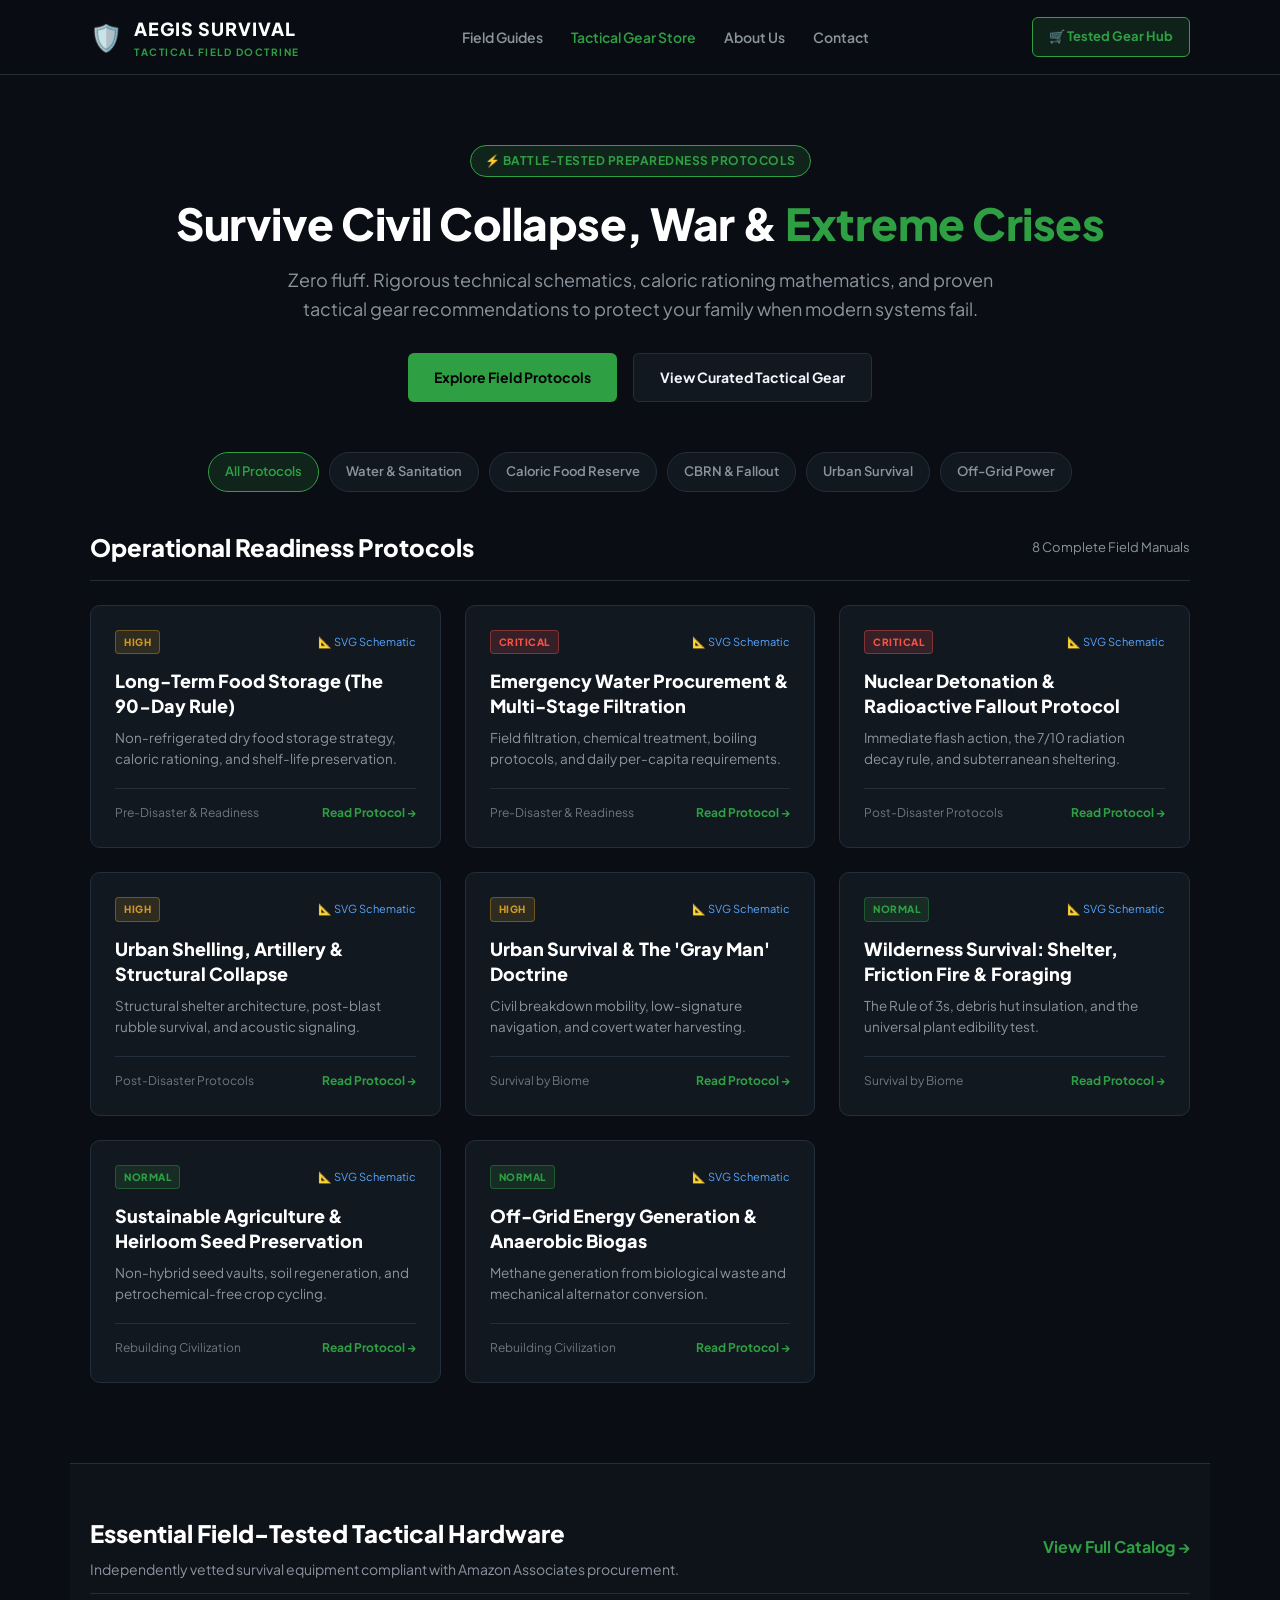
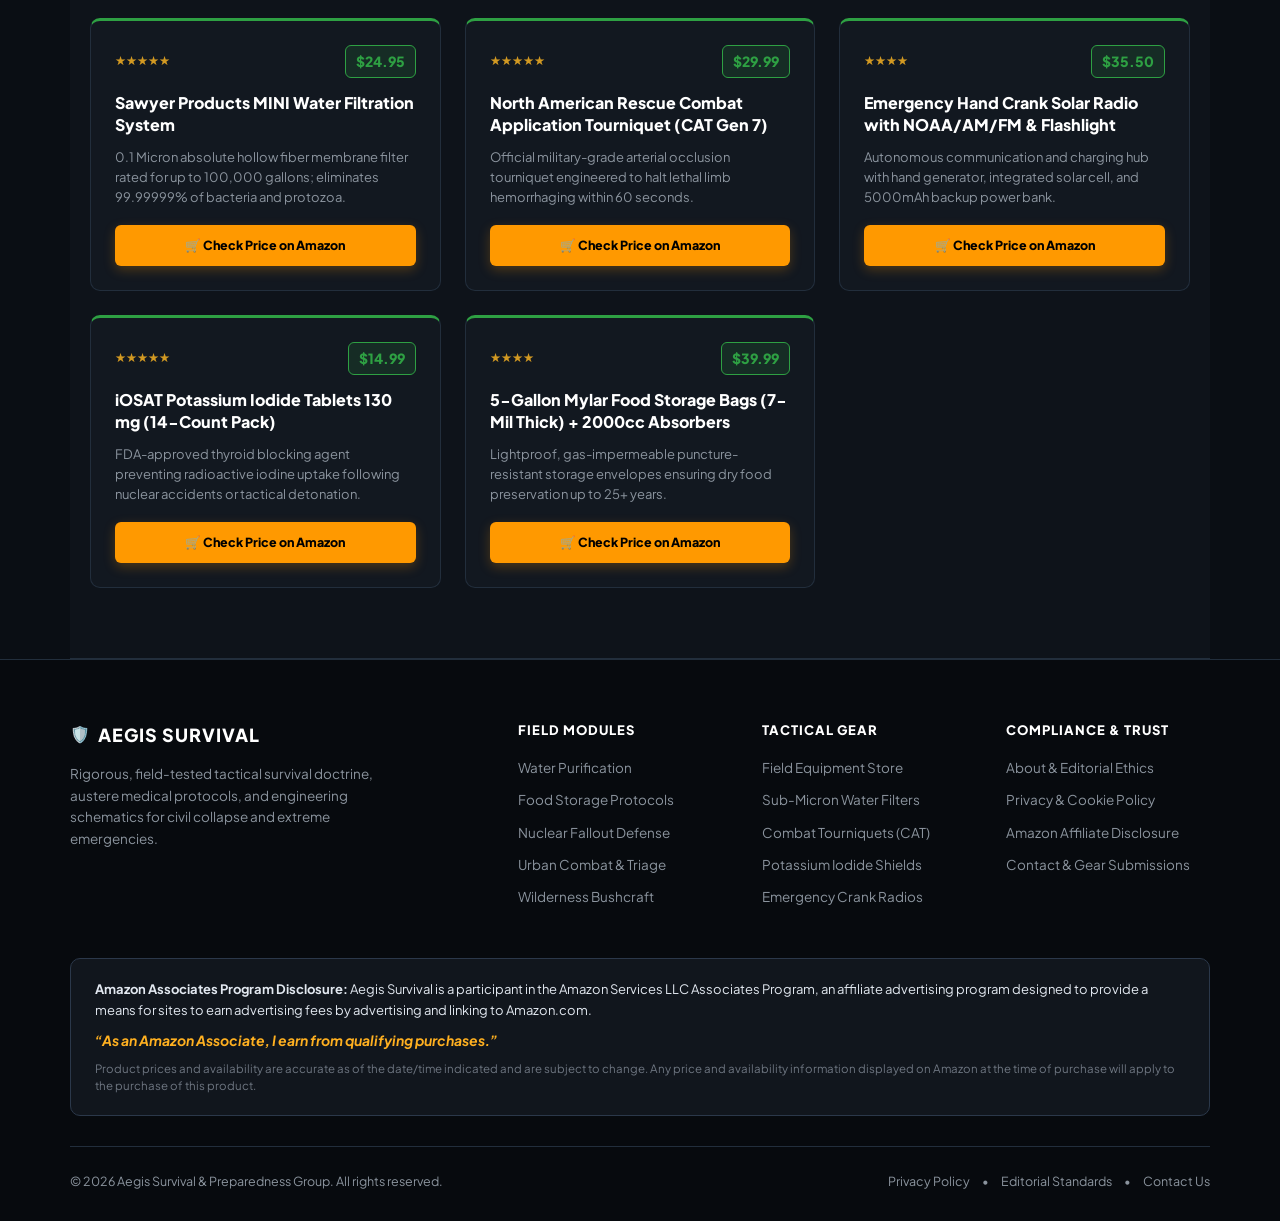
==== docs/index.html @ 5882fcbf "feat: Add production landing page & blog in docs/ for GitHub Pages" ====
<!DOCTYPE html>
<html lang="en">
<head>
  <meta charset="UTF-8">
  <meta name="viewport" content="width=device-width, initial-scale=1.0">
  <title>Aegis Survival | Operational Doctrine, Field Guides &amp; Tactical Gear</title>
  <meta name="description" content="Production-grade civil readiness protocols, bio-sand water filtration schematics, fallout protection factors, and field-tested emergency gear reviews.">
  <link rel="stylesheet" href="css/style.css">
  <link rel="preconnect" href="https://fonts.googleapis.com">
  <link rel="preconnect" href="https://fonts.gstatic.com" crossorigin>
  <link href="https://fonts.googleapis.com/css2?family=JetBrains+Mono:wght@400;600&family=Plus+Jakarta+Sans:wght@400;600;700;800&display=swap" rel="stylesheet">
</head>
<body>

  
  <header class="site-header">
    <div class="header-inner">
      <a href="index.html" class="site-logo">
        <span class="logo-shield">🛡️</span>
        <div class="logo-text">
          <span class="title">AEGIS SURVIVAL</span>
          <span class="subtitle">TACTICAL FIELD DOCTRINE</span>
        </div>
      </a>

      <nav class="nav-links">
        <a href="index.html">Field Guides</a>
        <a href="gear.html" class="nav-gear">Tactical Gear Store</a>
        <a href="about.html">About Us</a>
        <a href="contact.html">Contact</a>
      </nav>

      <div class="header-action">
        <a href="gear.html" class="btn-gear-nav">
          <span>🛒 Tested Gear Hub</span>
        </a>
      </div>
    </div>
  </header>


  <section class="hero-section">
    <div class="hero-badge">⚡ BATTLE-TESTED PREPAREDNESS PROTOCOLS</div>
    <h1 class="hero-title">Survive Civil Collapse, War &amp; <span>Extreme Crises</span></h1>
    <p class="hero-subtitle">
      Zero fluff. Rigorous technical schematics, caloric rationing mathematics, and proven tactical gear recommendations to protect your family when modern systems fail.
    </p>
    <div class="hero-actions">
      <a href="#protocols" class="btn-hero-primary">Explore Field Protocols</a>
      <a href="gear.html" class="btn-hero-secondary">View Curated Tactical Gear</a>
    </div>
  </section>

  <div class="filter-bar">
    <span class="filter-pill active">All Protocols</span>
    <span class="filter-pill">Water &amp; Sanitation</span>
    <span class="filter-pill">Caloric Food Reserve</span>
    <span class="filter-pill">CBRN &amp; Fallout</span>
    <span class="filter-pill">Urban Survival</span>
    <span class="filter-pill">Off-Grid Power</span>
  </div>

  <section class="articles-container" id="protocols">
    <div class="section-heading">
      <h2>Operational Readiness Protocols</h2>
      <span style="color: var(--text-muted); font-size: 13px;">8 Complete Field Manuals</span>
    </div>
    <div class="article-grid">
      
    <article class="article-card">
      <div class="card-meta">
        <span class="badge-priority priority-high">HIGH</span>
        <span class="badge-diagram">📐 SVG Schematic</span>
      </div>
      <h3 class="card-title">
        <a href="articles/food-storage.html">Long-Term Food Storage (The 90-Day Rule)</a>
      </h3>
      <p class="card-desc">Non-refrigerated dry food storage strategy, caloric rationing, and shelf-life preservation.</p>
      <div class="card-footer">
        <span>Pre-Disaster & Readiness</span>
        <a href="articles/food-storage.html" class="read-link">Read Protocol &rarr;</a>
      </div>
    </article>
    
    <article class="article-card">
      <div class="card-meta">
        <span class="badge-priority priority-critical">CRITICAL</span>
        <span class="badge-diagram">📐 SVG Schematic</span>
      </div>
      <h3 class="card-title">
        <a href="articles/water-purification.html">Emergency Water Procurement & Multi-Stage Filtration</a>
      </h3>
      <p class="card-desc">Field filtration, chemical treatment, boiling protocols, and daily per-capita requirements.</p>
      <div class="card-footer">
        <span>Pre-Disaster & Readiness</span>
        <a href="articles/water-purification.html" class="read-link">Read Protocol &rarr;</a>
      </div>
    </article>
    
    <article class="article-card">
      <div class="card-meta">
        <span class="badge-priority priority-critical">CRITICAL</span>
        <span class="badge-diagram">📐 SVG Schematic</span>
      </div>
      <h3 class="card-title">
        <a href="articles/nuclear-fallout-shelter.html">Nuclear Detonation & Radioactive Fallout Protocol</a>
      </h3>
      <p class="card-desc">Immediate flash action, the 7/10 radiation decay rule, and subterranean sheltering.</p>
      <div class="card-footer">
        <span>Post-Disaster Protocols</span>
        <a href="articles/nuclear-fallout-shelter.html" class="read-link">Read Protocol &rarr;</a>
      </div>
    </article>
    
    <article class="article-card">
      <div class="card-meta">
        <span class="badge-priority priority-high">HIGH</span>
        <span class="badge-diagram">📐 SVG Schematic</span>
      </div>
      <h3 class="card-title">
        <a href="articles/urban-combat-collapse.html">Urban Shelling, Artillery & Structural Collapse</a>
      </h3>
      <p class="card-desc">Structural shelter architecture, post-blast rubble survival, and acoustic signaling.</p>
      <div class="card-footer">
        <span>Post-Disaster Protocols</span>
        <a href="articles/urban-combat-collapse.html" class="read-link">Read Protocol &rarr;</a>
      </div>
    </article>
    
    <article class="article-card">
      <div class="card-meta">
        <span class="badge-priority priority-high">HIGH</span>
        <span class="badge-diagram">📐 SVG Schematic</span>
      </div>
      <h3 class="card-title">
        <a href="articles/urban-grayman.html">Urban Survival & The 'Gray Man' Doctrine</a>
      </h3>
      <p class="card-desc">Civil breakdown mobility, low-signature navigation, and covert water harvesting.</p>
      <div class="card-footer">
        <span>Survival by Biome</span>
        <a href="articles/urban-grayman.html" class="read-link">Read Protocol &rarr;</a>
      </div>
    </article>
    
    <article class="article-card">
      <div class="card-meta">
        <span class="badge-priority priority-normal">NORMAL</span>
        <span class="badge-diagram">📐 SVG Schematic</span>
      </div>
      <h3 class="card-title">
        <a href="articles/wilderness-survival.html">Wilderness Survival: Shelter, Friction Fire & Foraging</a>
      </h3>
      <p class="card-desc">The Rule of 3s, debris hut insulation, and the universal plant edibility test.</p>
      <div class="card-footer">
        <span>Survival by Biome</span>
        <a href="articles/wilderness-survival.html" class="read-link">Read Protocol &rarr;</a>
      </div>
    </article>
    
    <article class="article-card">
      <div class="card-meta">
        <span class="badge-priority priority-normal">NORMAL</span>
        <span class="badge-diagram">📐 SVG Schematic</span>
      </div>
      <h3 class="card-title">
        <a href="articles/heirloom-agriculture.html">Sustainable Agriculture & Heirloom Seed Preservation</a>
      </h3>
      <p class="card-desc">Non-hybrid seed vaults, soil regeneration, and petrochemical-free crop cycling.</p>
      <div class="card-footer">
        <span>Rebuilding Civilization</span>
        <a href="articles/heirloom-agriculture.html" class="read-link">Read Protocol &rarr;</a>
      </div>
    </article>
    
    <article class="article-card">
      <div class="card-meta">
        <span class="badge-priority priority-normal">NORMAL</span>
        <span class="badge-diagram">📐 SVG Schematic</span>
      </div>
      <h3 class="card-title">
        <a href="articles/offgrid-energy.html">Off-Grid Energy Generation & Anaerobic Biogas</a>
      </h3>
      <p class="card-desc">Methane generation from biological waste and mechanical alternator conversion.</p>
      <div class="card-footer">
        <span>Rebuilding Civilization</span>
        <a href="articles/offgrid-energy.html" class="read-link">Read Protocol &rarr;</a>
      </div>
    </article>
    
    </div>
  </section>

  <!-- Featured Curated Gear Showcase -->
  <section class="articles-container" style="background: rgba(18, 24, 32, 0.5); padding: 50px 20px 70px; border-top: 1px solid var(--border); border-bottom: 1px solid var(--border);">
    <div class="section-heading">
      <div>
        <h2>Essential Field-Tested Tactical Hardware</h2>
        <p style="color: var(--text-muted); font-size: 14px; margin-top: 4px;">Independently vetted survival equipment compliant with Amazon Associates procurement.</p>
      </div>
      <a href="gear.html" class="read-link">View Full Catalog &rarr;</a>
    </div>
    <div class="article-grid">
      
    <div class="article-card" style="border-top: 3px solid var(--primary);">
      <div class="card-meta">
        <span style="color: var(--amber); font-size: 12px; font-weight: 700;">★★★★★</span>
        <span class="gear-price-pill">$24.95</span>
      </div>
      <h3 class="card-title" style="font-size: 16px;">
        <a href="https://www.amazon.com/dp/B00FA2RLX2?tag=YOUR_PREP_TAG-20" target="_blank" rel="nofollow noopener sponsored">Sawyer Products MINI Water Filtration System</a>
      </h3>
      <p class="card-desc" style="font-size: 13px;">0.1 Micron absolute hollow fiber membrane filter rated for up to 100,000 gallons; eliminates 99.99999% of bacteria and protozoa.</p>
      <a href="https://www.amazon.com/dp/B00FA2RLX2?tag=YOUR_PREP_TAG-20" target="_blank" rel="nofollow noopener sponsored" class="btn-amazon-cta" style="margin-top: auto; padding: 10px 14px; font-size: 12.5px;">
        🛒 Check Price on Amazon
      </a>
    </div>
    
    <div class="article-card" style="border-top: 3px solid var(--primary);">
      <div class="card-meta">
        <span style="color: var(--amber); font-size: 12px; font-weight: 700;">★★★★★</span>
        <span class="gear-price-pill">$29.99</span>
      </div>
      <h3 class="card-title" style="font-size: 16px;">
        <a href="https://www.amazon.com/dp/B01ITAKG6A?tag=YOUR_PREP_TAG-20" target="_blank" rel="nofollow noopener sponsored">North American Rescue Combat Application Tourniquet (CAT Gen 7)</a>
      </h3>
      <p class="card-desc" style="font-size: 13px;">Official military-grade arterial occlusion tourniquet engineered to halt lethal limb hemorrhaging within 60 seconds.</p>
      <a href="https://www.amazon.com/dp/B01ITAKG6A?tag=YOUR_PREP_TAG-20" target="_blank" rel="nofollow noopener sponsored" class="btn-amazon-cta" style="margin-top: auto; padding: 10px 14px; font-size: 12.5px;">
        🛒 Check Price on Amazon
      </a>
    </div>
    
    <div class="article-card" style="border-top: 3px solid var(--primary);">
      <div class="card-meta">
        <span style="color: var(--amber); font-size: 12px; font-weight: 700;">★★★★</span>
        <span class="gear-price-pill">$35.50</span>
      </div>
      <h3 class="card-title" style="font-size: 16px;">
        <a href="https://www.amazon.com/dp/B08CZFWJVT?tag=YOUR_PREP_TAG-20" target="_blank" rel="nofollow noopener sponsored">Emergency Hand Crank Solar Radio with NOAA/AM/FM & Flashlight</a>
      </h3>
      <p class="card-desc" style="font-size: 13px;">Autonomous communication and charging hub with hand generator, integrated solar cell, and 5000mAh backup power bank.</p>
      <a href="https://www.amazon.com/dp/B08CZFWJVT?tag=YOUR_PREP_TAG-20" target="_blank" rel="nofollow noopener sponsored" class="btn-amazon-cta" style="margin-top: auto; padding: 10px 14px; font-size: 12.5px;">
        🛒 Check Price on Amazon
      </a>
    </div>
    
    <div class="article-card" style="border-top: 3px solid var(--primary);">
      <div class="card-meta">
        <span style="color: var(--amber); font-size: 12px; font-weight: 700;">★★★★★</span>
        <span class="gear-price-pill">$14.99</span>
      </div>
      <h3 class="card-title" style="font-size: 16px;">
        <a href="https://www.amazon.com/dp/B000068336?tag=YOUR_PREP_TAG-20" target="_blank" rel="nofollow noopener sponsored">iOSAT Potassium Iodide Tablets 130 mg (14-Count Pack)</a>
      </h3>
      <p class="card-desc" style="font-size: 13px;">FDA-approved thyroid blocking agent preventing radioactive iodine uptake following nuclear accidents or tactical detonation.</p>
      <a href="https://www.amazon.com/dp/B000068336?tag=YOUR_PREP_TAG-20" target="_blank" rel="nofollow noopener sponsored" class="btn-amazon-cta" style="margin-top: auto; padding: 10px 14px; font-size: 12.5px;">
        🛒 Check Price on Amazon
      </a>
    </div>
    
    <div class="article-card" style="border-top: 3px solid var(--primary);">
      <div class="card-meta">
        <span style="color: var(--amber); font-size: 12px; font-weight: 700;">★★★★</span>
        <span class="gear-price-pill">$39.99</span>
      </div>
      <h3 class="card-title" style="font-size: 16px;">
        <a href="https://www.amazon.com/dp/B089CVRPK3?tag=YOUR_PREP_TAG-20" target="_blank" rel="nofollow noopener sponsored">5-Gallon Mylar Food Storage Bags (7-Mil Thick) + 2000cc Absorbers</a>
      </h3>
      <p class="card-desc" style="font-size: 13px;">Lightproof, gas-impermeable puncture-resistant storage envelopes ensuring dry food preservation up to 25+ years.</p>
      <a href="https://www.amazon.com/dp/B089CVRPK3?tag=YOUR_PREP_TAG-20" target="_blank" rel="nofollow noopener sponsored" class="btn-amazon-cta" style="margin-top: auto; padding: 10px 14px; font-size: 12.5px;">
        🛒 Check Price on Amazon
      </a>
    </div>
    
    </div>
  </section>

  
  <footer class="site-footer">
    <div class="footer-container">
      <div class="footer-grid">
        <div class="footer-col brand-col">
          <div class="footer-logo">
            <span class="shield-icon">🛡️</span>
            <span class="brand-name">AEGIS SURVIVAL</span>
          </div>
          <p class="footer-desc">
            Rigorous, field-tested tactical survival doctrine, austere medical protocols, and engineering schematics for civil collapse and extreme emergencies.
          </p>
        </div>
        
        <div class="footer-col">
          <h4>Field Modules</h4>
          <ul>
            <li><a href="articles/water-purification.html">Water Purification</a></li>
            <li><a href="articles/food-storage.html">Food Storage Protocols</a></li>
            <li><a href="articles/nuclear-fallout-shelter.html">Nuclear Fallout Defense</a></li>
            <li><a href="articles/urban-combat-collapse.html">Urban Combat &amp; Triage</a></li>
            <li><a href="articles/wilderness-survival.html">Wilderness Bushcraft</a></li>
          </ul>
        </div>
        
        <div class="footer-col">
          <h4>Tactical Gear</h4>
          <ul>
            <li><a href="gear.html">Field Equipment Store</a></li>
            <li><a href="gear.html#filtration">Sub-Micron Water Filters</a></li>
            <li><a href="gear.html#medical">Combat Tourniquets (CAT)</a></li>
            <li><a href="gear.html#radiological">Potassium Iodide Shields</a></li>
            <li><a href="gear.html#comms">Emergency Crank Radios</a></li>
          </ul>
        </div>
        
        <div class="footer-col">
          <h4>Compliance &amp; Trust</h4>
          <ul>
            <li><a href="about.html">About &amp; Editorial Ethics</a></li>
            <li><a href="privacy-policy.html">Privacy &amp; Cookie Policy</a></li>
            <li><a href="privacy-policy.html#amazon-disclosure">Amazon Affiliate Disclosure</a></li>
            <li><a href="contact.html">Contact &amp; Gear Submissions</a></li>
          </ul>
        </div>
      </div>

      <!-- MANDATORY AMAZON AFFILIATE STATEMENT -->
      <div class="amazon-compliance-box">
        <p class="amazon-legal-statement">
          <strong>Amazon Associates Program Disclosure:</strong> Aegis Survival is a participant in the Amazon Services LLC Associates Program, an affiliate advertising program designed to provide a means for sites to earn advertising fees by advertising and linking to Amazon.com.
        </p>
        <p class="amazon-mandate-quote">
          <em>“As an Amazon Associate, I earn from qualifying purchases.”</em>
        </p>
        <p class="amazon-pricing-note">
          Product prices and availability are accurate as of the date/time indicated and are subject to change. Any price and availability information displayed on Amazon at the time of purchase will apply to the purchase of this product.
        </p>
      </div>

      <div class="footer-bottom">
        <p>&copy; 2026 Aegis Survival &amp; Preparedness Group. All rights reserved.</p>
        <div class="footer-bottom-links">
          <a href="privacy-policy.html">Privacy Policy</a>
          <span>•</span>
          <a href="about.html">Editorial Standards</a>
          <span>•</span>
          <a href="contact.html">Contact Us</a>
        </div>
      </div>
    </div>
  </footer>


</body>
</html>
---- docs/css/style.css ----
/* Aegis Survival - Modern Tactical Military Theme */
:root {
  --bg-dark: #0A0E14;
  --bg-card: #121820;
  --bg-surface: #18202B;
  --bg-surface-elevated: #1F2A38;
  --border: #222E3C;
  --border-focus: #35475E;
  
  --primary: #2EA043;
  --primary-hover: #3FB950;
  --primary-soft: rgba(46, 160, 67, 0.15);
  
  --amber: #D29922;
  --amber-soft: rgba(210, 153, 34, 0.15);
  
  --red: #F85149;
  --red-soft: rgba(248, 81, 73, 0.15);
  
  --cyan: #58A6FF;
  --cyan-soft: rgba(88, 166, 255, 0.15);
  
  --text-main: #F0F6FC;
  --text-muted: #8B949E;
  --text-dim: #6E7681;
  
  --container-max: 1140px;
  --radius-sm: 6px;
  --radius-md: 10px;
  --radius-lg: 16px;
}

* { box-sizing: border-box; margin: 0; padding: 0; }
html { scroll-behavior: smooth; }
body {
  font-family: 'Plus Jakarta Sans', -apple-system, BlinkMacSystemFont, "Segoe UI", Roboto, sans-serif;
  background-color: var(--bg-dark);
  color: var(--text-main);
  line-height: 1.65;
  font-size: 16px;
  overflow-x: hidden;
}

a { color: var(--cyan); text-decoration: none; transition: all 0.2s; }
a:hover { color: #80BFFF; }

/* Header & Nav */
.site-header {
  position: sticky;
  top: 0;
  z-index: 1000;
  background: rgba(10, 14, 20, 0.92);
  backdrop-filter: blur(12px);
  border-bottom: 1px solid var(--border);
}
.header-inner {
  max-width: var(--container-max);
  margin: 0 auto;
  padding: 14px 20px;
  display: flex;
  align-items: center;
  justify-content: space-between;
}
.site-logo {
  display: flex;
  align-items: center;
  gap: 12px;
  color: var(--text-main);
}
.site-logo:hover { color: var(--text-main); }
.logo-shield { font-size: 26px; }
.logo-text { display: flex; flex-direction: column; }
.logo-text .title { font-size: 18px; font-weight: 800; letter-spacing: 1px; color: #fff; }
.logo-text .subtitle { font-size: 10px; font-weight: 700; color: var(--primary); letter-spacing: 1.5px; }

.nav-links {
  display: flex;
  gap: 28px;
  align-items: center;
}
.nav-links a {
  color: var(--text-muted);
  font-weight: 600;
  font-size: 14px;
}
.nav-links a:hover { color: var(--text-main); }
.nav-links .nav-gear { color: var(--primary); }

.btn-gear-nav {
  background: var(--primary-soft);
  color: var(--primary);
  border: 1px solid var(--primary);
  padding: 8px 16px;
  border-radius: var(--radius-sm);
  font-size: 13px;
  font-weight: 700;
  display: inline-flex;
  align-items: center;
  gap: 8px;
  transition: all 0.2s;
}
.btn-gear-nav:hover {
  background: var(--primary);
  color: #000;
  box-shadow: 0 0 16px rgba(46, 160, 67, 0.4);
}

/* Hero Section */
.hero-section {
  padding: 70px 20px 50px;
  max-width: var(--container-max);
  margin: 0 auto;
  text-align: center;
}
.hero-badge {
  display: inline-flex;
  align-items: center;
  gap: 8px;
  background: var(--primary-soft);
  color: var(--primary);
  border: 1px solid var(--primary);
  padding: 5px 14px;
  border-radius: 20px;
  font-size: 12px;
  font-weight: 700;
  letter-spacing: 0.5px;
  margin-bottom: 20px;
}
.hero-title {
  font-size: 44px;
  font-weight: 800;
  letter-spacing: -0.5px;
  line-height: 1.2;
  margin-bottom: 16px;
  color: #fff;
}
.hero-title span { color: var(--primary); }
.hero-subtitle {
  font-size: 18px;
  color: var(--text-muted);
  max-width: 720px;
  margin: 0 auto 30px;
  line-height: 1.6;
}
.hero-actions {
  display: flex;
  justify-content: center;
  gap: 16px;
  flex-wrap: wrap;
}
.btn-hero-primary {
  background: var(--primary);
  color: #000;
  font-weight: 700;
  padding: 12px 26px;
  border-radius: var(--radius-sm);
  font-size: 14px;
  display: inline-flex;
  align-items: center;
  gap: 8px;
}
.btn-hero-primary:hover {
  background: var(--primary-hover);
  color: #000;
  box-shadow: 0 0 20px rgba(46, 160, 67, 0.4);
}
.btn-hero-secondary {
  background: var(--bg-card);
  border: 1px solid var(--border);
  color: var(--text-main);
  font-weight: 700;
  padding: 12px 26px;
  border-radius: var(--radius-sm);
  font-size: 14px;
}
.btn-hero-secondary:hover {
  border-color: var(--cyan);
  color: #fff;
}

/* Category Filter Bar */
.filter-bar {
  max-width: var(--container-max);
  margin: 0 auto 36px;
  padding: 0 20px;
  display: flex;
  gap: 10px;
  flex-wrap: wrap;
  justify-content: center;
}
.filter-pill {
  background: var(--bg-card);
  border: 1px solid var(--border);
  color: var(--text-muted);
  padding: 8px 16px;
  border-radius: 20px;
  font-size: 13px;
  font-weight: 600;
  cursor: pointer;
  transition: all 0.2s;
}
.filter-pill:hover, .filter-pill.active {
  background: var(--primary-soft);
  border-color: var(--primary);
  color: var(--primary);
}

/* Article Grid */
.articles-container {
  max-width: var(--container-max);
  margin: 0 auto;
  padding: 0 20px 80px;
}
.section-heading {
  display: flex;
  align-items: center;
  justify-content: space-between;
  margin-bottom: 24px;
  border-bottom: 1px solid var(--border);
  padding-bottom: 12px;
}
.section-heading h2 {
  font-size: 24px;
  font-weight: 800;
  color: #fff;
}

.article-grid {
  display: grid;
  grid-template-columns: repeat(auto-fill, minmax(340px, 1fr));
  gap: 24px;
}
.article-card {
  background: var(--bg-card);
  border: 1px solid var(--border);
  border-radius: var(--radius-md);
  padding: 24px;
  display: flex;
  flex-direction: column;
  transition: transform 0.2s, border-color 0.2s;
}
.article-card:hover {
  transform: translateY(-4px);
  border-color: var(--border-focus);
}
.card-meta {
  display: flex;
  align-items: center;
  justify-content: space-between;
  margin-bottom: 14px;
}
.badge-priority {
  font-size: 10px;
  font-weight: 800;
  padding: 3px 8px;
  border-radius: 4px;
  letter-spacing: 0.5px;
}
.priority-critical { background: var(--red-soft); color: var(--red); border: 1px solid rgba(248, 81, 73, 0.4); }
.priority-high { background: var(--amber-soft); color: var(--amber); border: 1px solid rgba(210, 153, 34, 0.4); }
.priority-normal { background: var(--primary-soft); color: var(--primary); border: 1px solid rgba(46, 160, 67, 0.4); }

.badge-diagram {
  font-size: 11px;
  color: var(--cyan);
  display: inline-flex;
  align-items: center;
  gap: 4px;
}
.card-title {
  font-size: 18px;
  font-weight: 800;
  line-height: 1.4;
  margin-bottom: 10px;
}
.card-title a { color: #fff; }
.card-title a:hover { color: var(--cyan); }
.card-desc {
  font-size: 13.5px;
  color: var(--text-muted);
  line-height: 1.55;
  margin-bottom: 18px;
  flex: 1;
}
.card-footer {
  display: flex;
  align-items: center;
  justify-content: space-between;
  border-top: 1px solid var(--border);
  padding-top: 14px;
  font-size: 12px;
  color: var(--text-dim);
}
.read-link {
  color: var(--primary);
  font-weight: 700;
  display: inline-flex;
  align-items: center;
  gap: 4px;
}
.read-link:hover { color: var(--primary-hover); }

/* Article Detail Page Layout */
.article-layout {
  max-width: 860px;
  margin: 40px auto 80px;
  padding: 0 20px;
}
.breadcrumbs {
  font-size: 13px;
  color: var(--text-dim);
  margin-bottom: 24px;
}
.breadcrumbs a { color: var(--text-muted); }
.breadcrumbs a:hover { color: var(--cyan); }

.article-header { margin-bottom: 30px; }
.article-header .priority-pill {
  display: inline-block;
  margin-bottom: 12px;
}
.article-page-title {
  font-size: 38px;
  font-weight: 800;
  line-height: 1.25;
  color: #fff;
  margin-bottom: 16px;
}
.article-byline {
  display: flex;
  gap: 16px;
  font-size: 13px;
  color: var(--text-muted);
  border-bottom: 1px solid var(--border);
  padding-bottom: 18px;
}

.article-lead {
  background: var(--bg-card);
  border-left: 4px solid var(--primary);
  padding: 16px 20px;
  border-radius: 0 var(--radius-sm) var(--radius-sm) 0;
  font-size: 16px;
  color: var(--text-main);
  line-height: 1.6;
  margin-bottom: 36px;
}

/* Diagram Container */
.diagram-wrapper {
  background: #000;
  border: 1px solid var(--border);
  border-radius: var(--radius-md);
  padding: 20px;
  margin: 36px 0;
}
.diagram-header {
  display: flex;
  justify-content: space-between;
  align-items: center;
  margin-bottom: 14px;
  font-size: 12px;
}
.diagram-label {
  color: var(--cyan);
  font-weight: 700;
  letter-spacing: 0.5px;
  text-transform: uppercase;
}
.diagram-asset-name {
  color: var(--text-dim);
  font-family: 'JetBrains Mono', monospace;
}
.diagram-box {
  width: 100%;
  max-height: 520px;
  display: flex;
  justify-content: center;
  align-items: center;
  background: #090D11;
  border-radius: var(--radius-sm);
  padding: 16px;
}
.diagram-box img, .diagram-box svg {
  max-width: 100%;
  max-height: 480px;
  object-fit: contain;
}

/* Article Markdown Typography */
.article-body {
  font-size: 16px;
  line-height: 1.75;
  color: #D1D5DB;
}
.article-body h2 {
  font-size: 24px;
  font-weight: 800;
  color: #fff;
  margin: 38px 0 16px;
  padding-bottom: 8px;
  border-bottom: 1px solid var(--border);
}
.article-body h3 {
  font-size: 19px;
  font-weight: 700;
  color: var(--amber);
  margin: 28px 0 12px;
}
.article-body p { margin-bottom: 18px; }
.article-body ul, .article-body ol {
  margin: 0 0 20px 24px;
}
.article-body li { margin-bottom: 8px; }
.article-body strong { color: #fff; }
.article-body code {
  background: var(--bg-surface);
  border: 1px solid var(--border);
  color: var(--cyan);
  padding: 2px 6px;
  border-radius: 4px;
  font-family: 'JetBrains Mono', monospace;
  font-size: 14px;
}
.article-body blockquote {
  background: rgba(210, 153, 34, 0.1);
  border-left: 3px solid var(--amber);
  padding: 12px 18px;
  margin: 24px 0;
  color: #F8FAFC;
  font-style: italic;
}

/* Checklist Section */
.checklist-section {
  background: var(--bg-card);
  border: 1px solid var(--border);
  border-radius: var(--radius-md);
  padding: 24px;
  margin: 40px 0;
}
.checklist-header {
  color: var(--primary);
  font-size: 16px;
  font-weight: 800;
  margin-bottom: 16px;
  display: flex;
  align-items: center;
  gap: 8px;
}
.checklist-item {
  display: flex;
  gap: 12px;
  padding: 12px 0;
  border-bottom: 1px solid rgba(255,255,255,0.06);
}
.checklist-item:last-child { border-bottom: none; }
.chk-box {
  color: var(--primary);
  font-size: 18px;
  line-height: 1;
}
.chk-title { font-weight: 700; font-size: 14px; color: #fff; }
.chk-spec { font-size: 13px; color: var(--text-muted); margin-top: 2px; }
.chk-formula {
  display: inline-block;
  background: var(--amber-soft);
  color: var(--amber);
  font-size: 11px;
  font-weight: 700;
  padding: 2px 8px;
  border-radius: 4px;
  margin-top: 4px;
}

/* STYLED CURATED TACTICAL GEAR CARD (AMAZON COMPLIANT) */
.curated-gear-box {
  background: linear-gradient(180deg, #16202C 0%, #10161F 100%);
  border: 2px solid #2B3D52;
  border-radius: var(--radius-lg);
  padding: 28px;
  margin: 50px 0 30px;
  box-shadow: 0 10px 30px rgba(0,0,0,0.4);
  position: relative;
}
.curated-gear-box::before {
  content: 'FIELD-TESTED EQUIPMENT RECOMMENDATION';
  position: absolute;
  top: -11px;
  left: 24px;
  background: var(--primary);
  color: #000;
  font-size: 10px;
  font-weight: 800;
  letter-spacing: 1px;
  padding: 3px 10px;
  border-radius: 4px;
}
.gear-grid {
  display: grid;
  grid-template-columns: 1fr;
  gap: 20px;
  margin-top: 10px;
}
.gear-product-card {
  background: var(--bg-card);
  border: 1px solid var(--border);
  border-radius: var(--radius-md);
  padding: 20px;
  display: flex;
  flex-direction: column;
}
.gear-card-top {
  display: flex;
  justify-content: space-between;
  align-items: flex-start;
  gap: 12px;
  margin-bottom: 8px;
}
.gear-title {
  font-size: 17px;
  font-weight: 800;
  color: #fff;
  line-height: 1.35;
}
.gear-price-pill {
  background: var(--primary-soft);
  color: var(--primary);
  border: 1px solid var(--primary);
  font-weight: 800;
  font-size: 14px;
  padding: 4px 10px;
  border-radius: var(--radius-sm);
  white-space: nowrap;
}
.gear-rating-row {
  display: flex;
  align-items: center;
  gap: 8px;
  font-size: 12px;
  color: var(--amber);
  font-weight: 700;
  margin-bottom: 12px;
}
.gear-specs {
  font-size: 13.5px;
  color: #C5D1DE;
  line-height: 1.5;
  margin-bottom: 16px;
}
.btn-amazon-cta {
  background: #FF9900;
  color: #000;
  font-weight: 800;
  font-size: 13.5px;
  padding: 12px 20px;
  border-radius: var(--radius-sm);
  display: inline-flex;
  align-items: center;
  justify-content: center;
  gap: 8px;
  transition: all 0.2s;
  box-shadow: 0 4px 12px rgba(255, 153, 0, 0.25);
}
.btn-amazon-cta:hover {
  background: #FFAC33;
  color: #000;
  box-shadow: 0 4px 18px rgba(255, 153, 0, 0.4);
}
.gear-asin-tag {
  font-size: 11px;
  color: var(--text-dim);
  margin-top: 8px;
  text-align: center;
}

/* Static Trust Pages (About, Privacy, Contact) */
.page-container {
  max-width: 860px;
  margin: 40px auto 80px;
  padding: 0 20px;
}
.page-header {
  border-bottom: 1px solid var(--border);
  padding-bottom: 24px;
  margin-bottom: 32px;
}
.page-header h1 {
  font-size: 36px;
  font-weight: 800;
  color: #fff;
  margin-bottom: 8px;
}
.page-header p {
  font-size: 16px;
  color: var(--text-muted);
}

.legal-card {
  background: var(--bg-card);
  border: 1px solid var(--border);
  border-radius: var(--radius-md);
  padding: 24px;
  margin-bottom: 24px;
}
.legal-card h2 {
  font-size: 20px;
  font-weight: 800;
  color: #fff;
  margin-bottom: 12px;
}
.legal-card p {
  color: #C5D1DE;
  margin-bottom: 12px;
  font-size: 14.5px;
}
.legal-card ul {
  margin: 0 0 16px 20px;
  color: #C5D1DE;
  font-size: 14.5px;
}

/* Contact Form */
.contact-form {
  background: var(--bg-card);
  border: 1px solid var(--border);
  border-radius: var(--radius-md);
  padding: 28px;
}
.form-group { margin-bottom: 18px; }
.form-group label {
  display: block;
  font-size: 12px;
  font-weight: 700;
  color: var(--text-muted);
  text-transform: uppercase;
  letter-spacing: 0.5px;
  margin-bottom: 6px;
}
.form-input, .form-textarea {
  width: 100%;
  background: var(--bg-surface);
  border: 1px solid var(--border);
  color: #fff;
  padding: 10px 14px;
  border-radius: var(--radius-sm);
  font-size: 14px;
  outline: none;
  font-family: inherit;
}
.form-input:focus, .form-textarea:focus { border-color: var(--cyan); }
.form-textarea { min-height: 120px; resize: vertical; }

/* Footer */
.site-footer {
  background: #070A0E;
  border-top: 1px solid var(--border);
  padding: 60px 20px 30px;
  color: var(--text-muted);
}
.footer-container {
  max-width: var(--container-max);
  margin: 0 auto;
}
.footer-grid {
  display: grid;
  grid-template-columns: 2fr 1fr 1fr 1fr;
  gap: 40px;
  margin-bottom: 40px;
}
.brand-col .footer-logo {
  display: flex;
  align-items: center;
  gap: 8px;
  margin-bottom: 14px;
}
.brand-col .brand-name {
  font-size: 18px;
  font-weight: 800;
  color: #fff;
  letter-spacing: 1px;
}
.brand-col .footer-desc {
  font-size: 13.5px;
  line-height: 1.6;
  max-width: 320px;
}

.footer-col h4 {
  font-size: 13px;
  font-weight: 800;
  color: #fff;
  text-transform: uppercase;
  letter-spacing: 1px;
  margin-bottom: 16px;
}
.footer-col ul { list-style: none; }
.footer-col li { margin-bottom: 10px; font-size: 13.5px; }
.footer-col a { color: var(--text-muted); }
.footer-col a:hover { color: var(--primary); }

/* Amazon Compliance Box */
.amazon-compliance-box {
  background: rgba(18, 24, 32, 0.9);
  border: 1px solid #2B384A;
  border-radius: var(--radius-md);
  padding: 20px 24px;
  margin-bottom: 30px;
}
.amazon-legal-statement {
  font-size: 13px;
  color: #E2E8F0;
  line-height: 1.6;
  margin-bottom: 8px;
}
.amazon-mandate-quote {
  font-size: 14px;
  font-weight: 700;
  color: #FFB020;
  display: block;
  margin-bottom: 8px;
}
.amazon-pricing-note {
  font-size: 11.5px;
  color: var(--text-dim);
  line-height: 1.5;
}

.footer-bottom {
  border-top: 1px solid var(--border);
  padding-top: 24px;
  display: flex;
  justify-content: space-between;
  align-items: center;
  font-size: 12.5px;
  flex-wrap: wrap;
  gap: 12px;
}
.footer-bottom-links {
  display: flex;
  gap: 12px;
  align-items: center;
}
.footer-bottom-links a { color: var(--text-muted); }
.footer-bottom-links a:hover { color: #fff; }

@media (max-width: 868px) {
  .hero-title { font-size: 32px; }
  .footer-grid { grid-template-columns: 1fr 1fr; }
  .nav-links { display: none; }
}
@media (max-width: 580px) {
  .footer-grid { grid-template-columns: 1fr; }
  .article-grid { grid-template-columns: 1fr; }
}
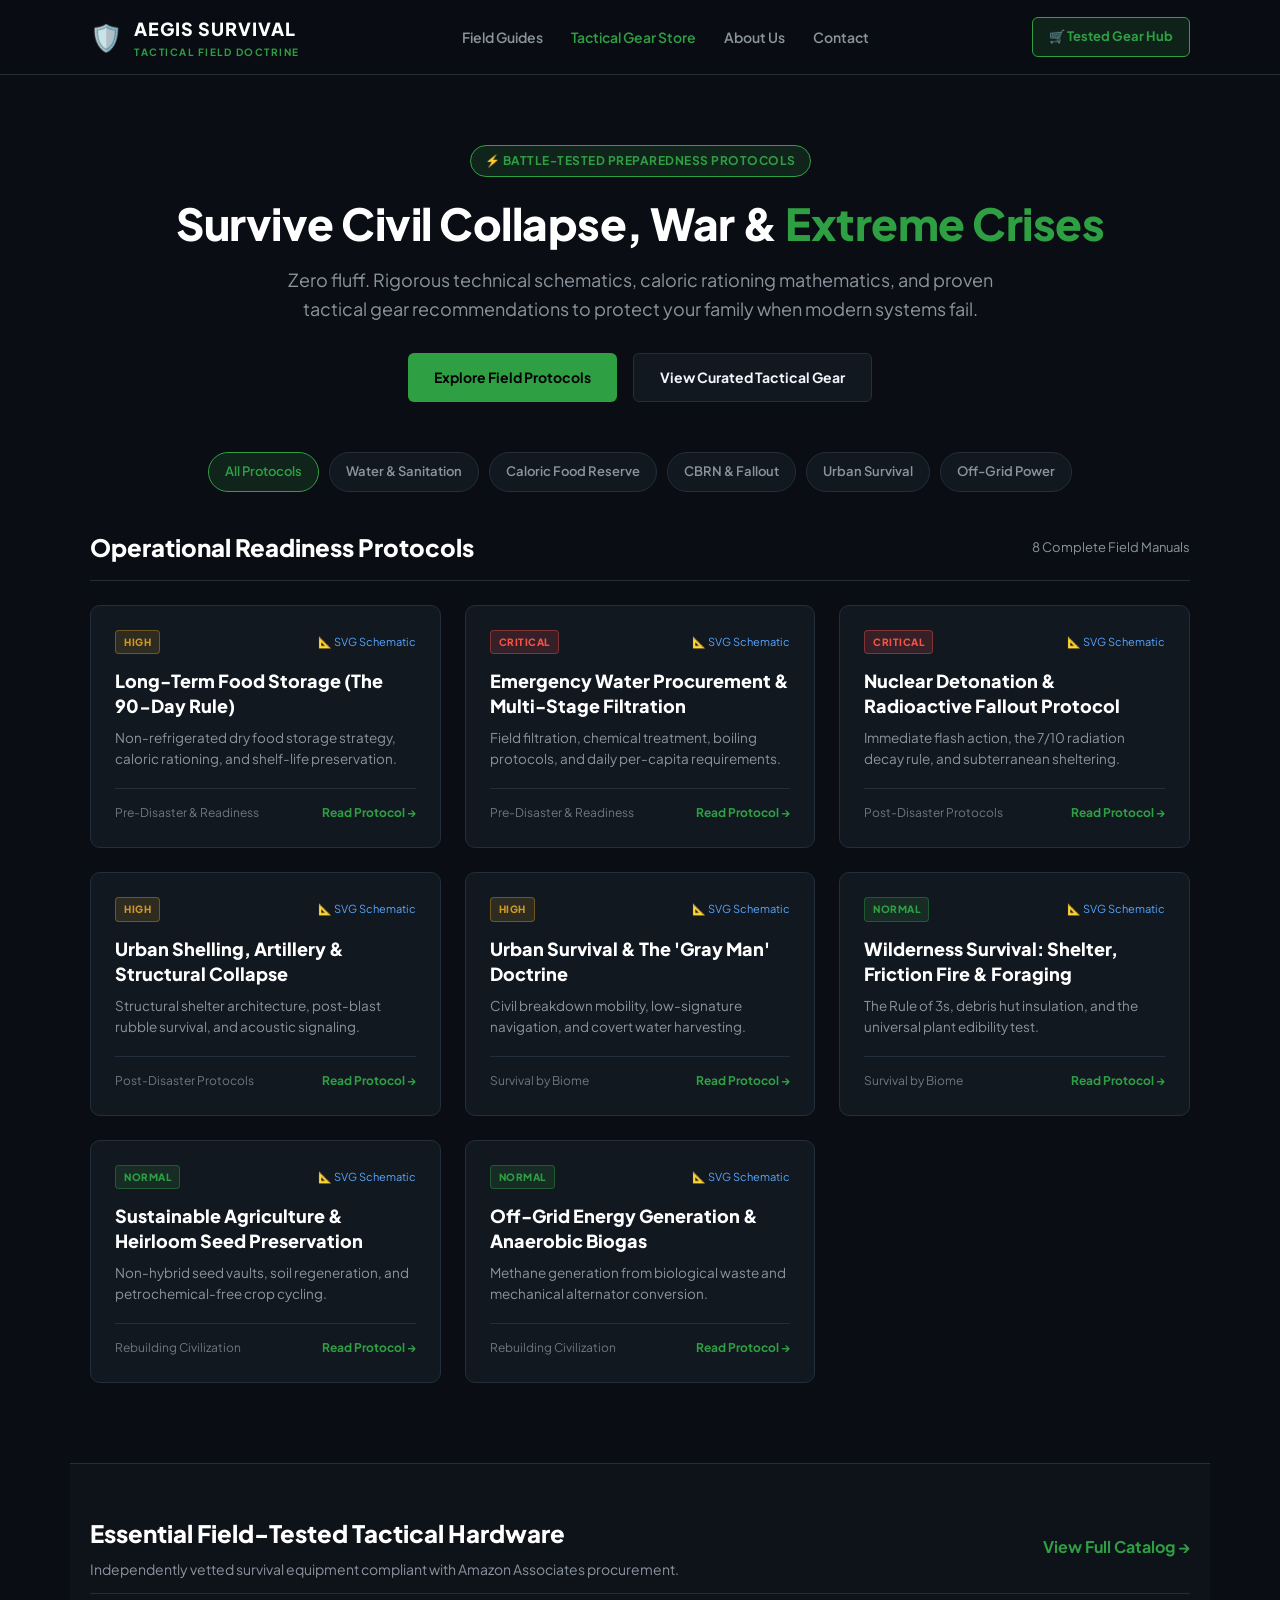
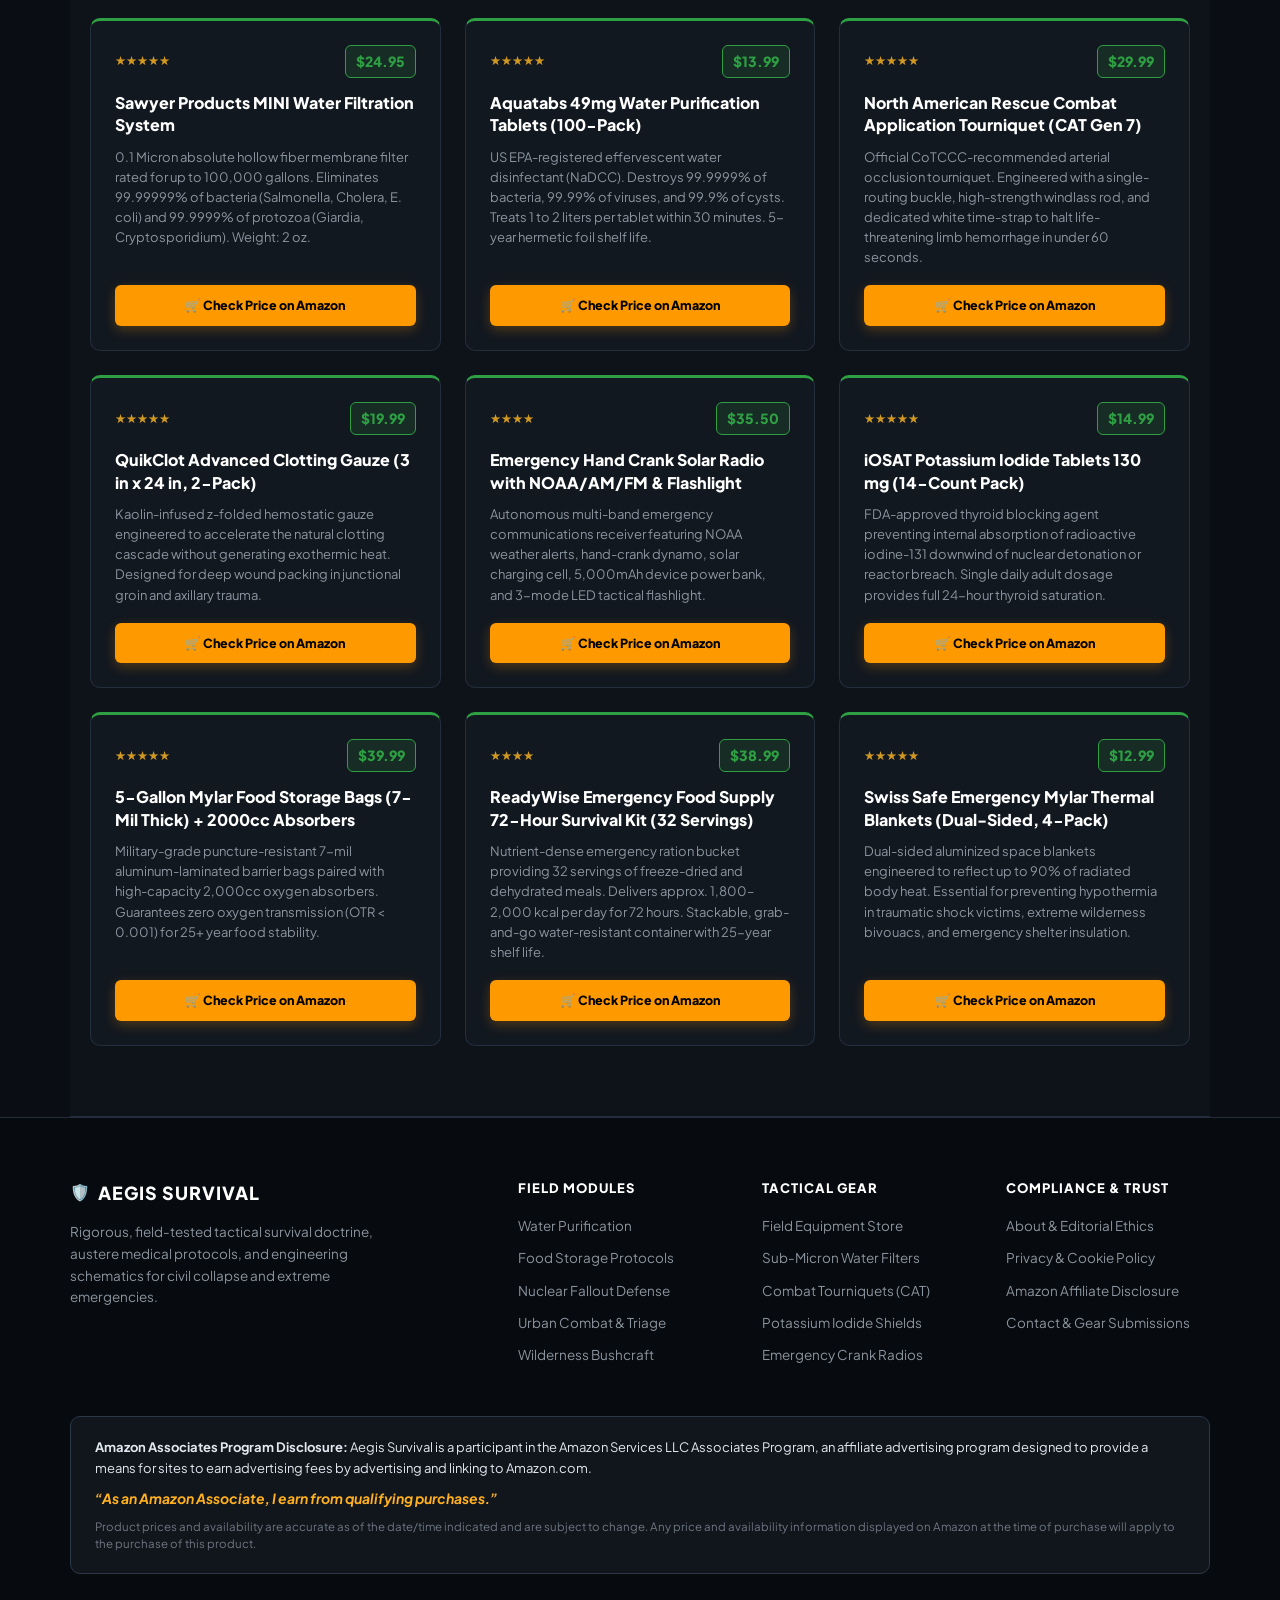
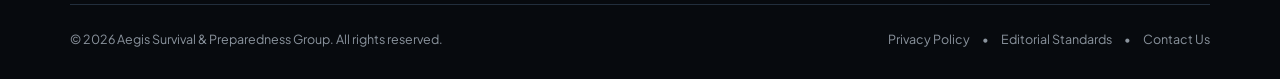
==== commit 057d2daf: "feat: expand official tactical gear catalog with live tag aegissurvival-20" ====
--- a/docs/index.html
+++ b/docs/index.html
@@ -207,10 +207,24 @@
         <span class="gear-price-pill">$24.95</span>
       </div>
       <h3 class="card-title" style="font-size: 16px;">
-        <a href="https://www.amazon.com/dp/B00FA2RLX2?tag=YOUR_PREP_TAG-20" target="_blank" rel="nofollow noopener sponsored">Sawyer Products MINI Water Filtration System</a>
-      </h3>
-      <p class="card-desc" style="font-size: 13px;">0.1 Micron absolute hollow fiber membrane filter rated for up to 100,000 gallons; eliminates 99.99999% of bacteria and protozoa.</p>
-      <a href="https://www.amazon.com/dp/B00FA2RLX2?tag=YOUR_PREP_TAG-20" target="_blank" rel="nofollow noopener sponsored" class="btn-amazon-cta" style="margin-top: auto; padding: 10px 14px; font-size: 12.5px;">
+        <a href="https://www.amazon.com/dp/B00FA2RLX2?tag=aegissurvival-20" target="_blank" rel="nofollow noopener sponsored">Sawyer Products MINI Water Filtration System</a>
+      </h3>
+      <p class="card-desc" style="font-size: 13px;">0.1 Micron absolute hollow fiber membrane filter rated for up to 100,000 gallons. Eliminates 99.99999% of bacteria (Salmonella, Cholera, E. coli) and 99.9999% of protozoa (Giardia, Cryptosporidium). Weight: 2 oz.</p>
+      <a href="https://www.amazon.com/dp/B00FA2RLX2?tag=aegissurvival-20" target="_blank" rel="nofollow noopener sponsored" class="btn-amazon-cta" style="margin-top: auto; padding: 10px 14px; font-size: 12.5px;">
+        🛒 Check Price on Amazon
+      </a>
+    </div>
+    
+    <div class="article-card" style="border-top: 3px solid var(--primary);">
+      <div class="card-meta">
+        <span style="color: var(--amber); font-size: 12px; font-weight: 700;">★★★★★</span>
+        <span class="gear-price-pill">$13.99</span>
+      </div>
+      <h3 class="card-title" style="font-size: 16px;">
+        <a href="https://www.amazon.com/dp/B00T72BFM6?tag=aegissurvival-20" target="_blank" rel="nofollow noopener sponsored">Aquatabs 49mg Water Purification Tablets (100-Pack)</a>
+      </h3>
+      <p class="card-desc" style="font-size: 13px;">US EPA-registered effervescent water disinfectant (NaDCC). Destroys 99.9999% of bacteria, 99.99% of viruses, and 99.9% of cysts. Treats 1 to 2 liters per tablet within 30 minutes. 5-year hermetic foil shelf life.</p>
+      <a href="https://www.amazon.com/dp/B00T72BFM6?tag=aegissurvival-20" target="_blank" rel="nofollow noopener sponsored" class="btn-amazon-cta" style="margin-top: auto; padding: 10px 14px; font-size: 12.5px;">
         🛒 Check Price on Amazon
       </a>
     </div>
@@ -221,10 +235,24 @@
         <span class="gear-price-pill">$29.99</span>
       </div>
       <h3 class="card-title" style="font-size: 16px;">
-        <a href="https://www.amazon.com/dp/B01ITAKG6A?tag=YOUR_PREP_TAG-20" target="_blank" rel="nofollow noopener sponsored">North American Rescue Combat Application Tourniquet (CAT Gen 7)</a>
-      </h3>
-      <p class="card-desc" style="font-size: 13px;">Official military-grade arterial occlusion tourniquet engineered to halt lethal limb hemorrhaging within 60 seconds.</p>
-      <a href="https://www.amazon.com/dp/B01ITAKG6A?tag=YOUR_PREP_TAG-20" target="_blank" rel="nofollow noopener sponsored" class="btn-amazon-cta" style="margin-top: auto; padding: 10px 14px; font-size: 12.5px;">
+        <a href="https://www.amazon.com/dp/B01ITAKG6A?tag=aegissurvival-20" target="_blank" rel="nofollow noopener sponsored">North American Rescue Combat Application Tourniquet (CAT Gen 7)</a>
+      </h3>
+      <p class="card-desc" style="font-size: 13px;">Official CoTCCC-recommended arterial occlusion tourniquet. Engineered with a single-routing buckle, high-strength windlass rod, and dedicated white time-strap to halt life-threatening limb hemorrhage in under 60 seconds.</p>
+      <a href="https://www.amazon.com/dp/B01ITAKG6A?tag=aegissurvival-20" target="_blank" rel="nofollow noopener sponsored" class="btn-amazon-cta" style="margin-top: auto; padding: 10px 14px; font-size: 12.5px;">
+        🛒 Check Price on Amazon
+      </a>
+    </div>
+    
+    <div class="article-card" style="border-top: 3px solid var(--primary);">
+      <div class="card-meta">
+        <span style="color: var(--amber); font-size: 12px; font-weight: 700;">★★★★★</span>
+        <span class="gear-price-pill">$19.99</span>
+      </div>
+      <h3 class="card-title" style="font-size: 16px;">
+        <a href="https://www.amazon.com/dp/B00HJTH506?tag=aegissurvival-20" target="_blank" rel="nofollow noopener sponsored">QuikClot Advanced Clotting Gauze (3 in x 24 in, 2-Pack)</a>
+      </h3>
+      <p class="card-desc" style="font-size: 13px;">Kaolin-infused z-folded hemostatic gauze engineered to accelerate the natural clotting cascade without generating exothermic heat. Designed for deep wound packing in junctional groin and axillary trauma.</p>
+      <a href="https://www.amazon.com/dp/B00HJTH506?tag=aegissurvival-20" target="_blank" rel="nofollow noopener sponsored" class="btn-amazon-cta" style="margin-top: auto; padding: 10px 14px; font-size: 12.5px;">
         🛒 Check Price on Amazon
       </a>
     </div>
@@ -235,10 +263,10 @@
         <span class="gear-price-pill">$35.50</span>
       </div>
       <h3 class="card-title" style="font-size: 16px;">
-        <a href="https://www.amazon.com/dp/B08CZFWJVT?tag=YOUR_PREP_TAG-20" target="_blank" rel="nofollow noopener sponsored">Emergency Hand Crank Solar Radio with NOAA/AM/FM & Flashlight</a>
-      </h3>
-      <p class="card-desc" style="font-size: 13px;">Autonomous communication and charging hub with hand generator, integrated solar cell, and 5000mAh backup power bank.</p>
-      <a href="https://www.amazon.com/dp/B08CZFWJVT?tag=YOUR_PREP_TAG-20" target="_blank" rel="nofollow noopener sponsored" class="btn-amazon-cta" style="margin-top: auto; padding: 10px 14px; font-size: 12.5px;">
+        <a href="https://www.amazon.com/dp/B08CZFWJVT?tag=aegissurvival-20" target="_blank" rel="nofollow noopener sponsored">Emergency Hand Crank Solar Radio with NOAA/AM/FM & Flashlight</a>
+      </h3>
+      <p class="card-desc" style="font-size: 13px;">Autonomous multi-band emergency communications receiver featuring NOAA weather alerts, hand-crank dynamo, solar charging cell, 5,000mAh device power bank, and 3-mode LED tactical flashlight.</p>
+      <a href="https://www.amazon.com/dp/B08CZFWJVT?tag=aegissurvival-20" target="_blank" rel="nofollow noopener sponsored" class="btn-amazon-cta" style="margin-top: auto; padding: 10px 14px; font-size: 12.5px;">
         🛒 Check Price on Amazon
       </a>
     </div>
@@ -249,10 +277,24 @@
         <span class="gear-price-pill">$14.99</span>
       </div>
       <h3 class="card-title" style="font-size: 16px;">
-        <a href="https://www.amazon.com/dp/B000068336?tag=YOUR_PREP_TAG-20" target="_blank" rel="nofollow noopener sponsored">iOSAT Potassium Iodide Tablets 130 mg (14-Count Pack)</a>
-      </h3>
-      <p class="card-desc" style="font-size: 13px;">FDA-approved thyroid blocking agent preventing radioactive iodine uptake following nuclear accidents or tactical detonation.</p>
-      <a href="https://www.amazon.com/dp/B000068336?tag=YOUR_PREP_TAG-20" target="_blank" rel="nofollow noopener sponsored" class="btn-amazon-cta" style="margin-top: auto; padding: 10px 14px; font-size: 12.5px;">
+        <a href="https://www.amazon.com/dp/B000068336?tag=aegissurvival-20" target="_blank" rel="nofollow noopener sponsored">iOSAT Potassium Iodide Tablets 130 mg (14-Count Pack)</a>
+      </h3>
+      <p class="card-desc" style="font-size: 13px;">FDA-approved thyroid blocking agent preventing internal absorption of radioactive iodine-131 downwind of nuclear detonation or reactor breach. Single daily adult dosage provides full 24-hour thyroid saturation.</p>
+      <a href="https://www.amazon.com/dp/B000068336?tag=aegissurvival-20" target="_blank" rel="nofollow noopener sponsored" class="btn-amazon-cta" style="margin-top: auto; padding: 10px 14px; font-size: 12.5px;">
+        🛒 Check Price on Amazon
+      </a>
+    </div>
+    
+    <div class="article-card" style="border-top: 3px solid var(--primary);">
+      <div class="card-meta">
+        <span style="color: var(--amber); font-size: 12px; font-weight: 700;">★★★★★</span>
+        <span class="gear-price-pill">$39.99</span>
+      </div>
+      <h3 class="card-title" style="font-size: 16px;">
+        <a href="https://www.amazon.com/dp/B089CVRPK3?tag=aegissurvival-20" target="_blank" rel="nofollow noopener sponsored">5-Gallon Mylar Food Storage Bags (7-Mil Thick) + 2000cc Absorbers</a>
+      </h3>
+      <p class="card-desc" style="font-size: 13px;">Military-grade puncture-resistant 7-mil aluminum-laminated barrier bags paired with high-capacity 2,000cc oxygen absorbers. Guarantees zero oxygen transmission (OTR < 0.001) for 25+ year food stability.</p>
+      <a href="https://www.amazon.com/dp/B089CVRPK3?tag=aegissurvival-20" target="_blank" rel="nofollow noopener sponsored" class="btn-amazon-cta" style="margin-top: auto; padding: 10px 14px; font-size: 12.5px;">
         🛒 Check Price on Amazon
       </a>
     </div>
@@ -260,13 +302,27 @@
     <div class="article-card" style="border-top: 3px solid var(--primary);">
       <div class="card-meta">
         <span style="color: var(--amber); font-size: 12px; font-weight: 700;">★★★★</span>
-        <span class="gear-price-pill">$39.99</span>
-      </div>
-      <h3 class="card-title" style="font-size: 16px;">
-        <a href="https://www.amazon.com/dp/B089CVRPK3?tag=YOUR_PREP_TAG-20" target="_blank" rel="nofollow noopener sponsored">5-Gallon Mylar Food Storage Bags (7-Mil Thick) + 2000cc Absorbers</a>
-      </h3>
-      <p class="card-desc" style="font-size: 13px;">Lightproof, gas-impermeable puncture-resistant storage envelopes ensuring dry food preservation up to 25+ years.</p>
-      <a href="https://www.amazon.com/dp/B089CVRPK3?tag=YOUR_PREP_TAG-20" target="_blank" rel="nofollow noopener sponsored" class="btn-amazon-cta" style="margin-top: auto; padding: 10px 14px; font-size: 12.5px;">
+        <span class="gear-price-pill">$38.99</span>
+      </div>
+      <h3 class="card-title" style="font-size: 16px;">
+        <a href="https://www.amazon.com/dp/B00G8S15B6?tag=aegissurvival-20" target="_blank" rel="nofollow noopener sponsored">ReadyWise Emergency Food Supply 72-Hour Survival Kit (32 Servings)</a>
+      </h3>
+      <p class="card-desc" style="font-size: 13px;">Nutrient-dense emergency ration bucket providing 32 servings of freeze-dried and dehydrated meals. Delivers approx. 1,800–2,000 kcal per day for 72 hours. Stackable, grab-and-go water-resistant container with 25-year shelf life.</p>
+      <a href="https://www.amazon.com/dp/B00G8S15B6?tag=aegissurvival-20" target="_blank" rel="nofollow noopener sponsored" class="btn-amazon-cta" style="margin-top: auto; padding: 10px 14px; font-size: 12.5px;">
+        🛒 Check Price on Amazon
+      </a>
+    </div>
+    
+    <div class="article-card" style="border-top: 3px solid var(--primary);">
+      <div class="card-meta">
+        <span style="color: var(--amber); font-size: 12px; font-weight: 700;">★★★★★</span>
+        <span class="gear-price-pill">$12.99</span>
+      </div>
+      <h3 class="card-title" style="font-size: 16px;">
+        <a href="https://www.amazon.com/dp/B01BW4KWW8?tag=aegissurvival-20" target="_blank" rel="nofollow noopener sponsored">Swiss Safe Emergency Mylar Thermal Blankets (Dual-Sided, 4-Pack)</a>
+      </h3>
+      <p class="card-desc" style="font-size: 13px;">Dual-sided aluminized space blankets engineered to reflect up to 90% of radiated body heat. Essential for preventing hypothermia in traumatic shock victims, extreme wilderness bivouacs, and emergency shelter insulation.</p>
+      <a href="https://www.amazon.com/dp/B01BW4KWW8?tag=aegissurvival-20" target="_blank" rel="nofollow noopener sponsored" class="btn-amazon-cta" style="margin-top: auto; padding: 10px 14px; font-size: 12.5px;">
         🛒 Check Price on Amazon
       </a>
     </div>
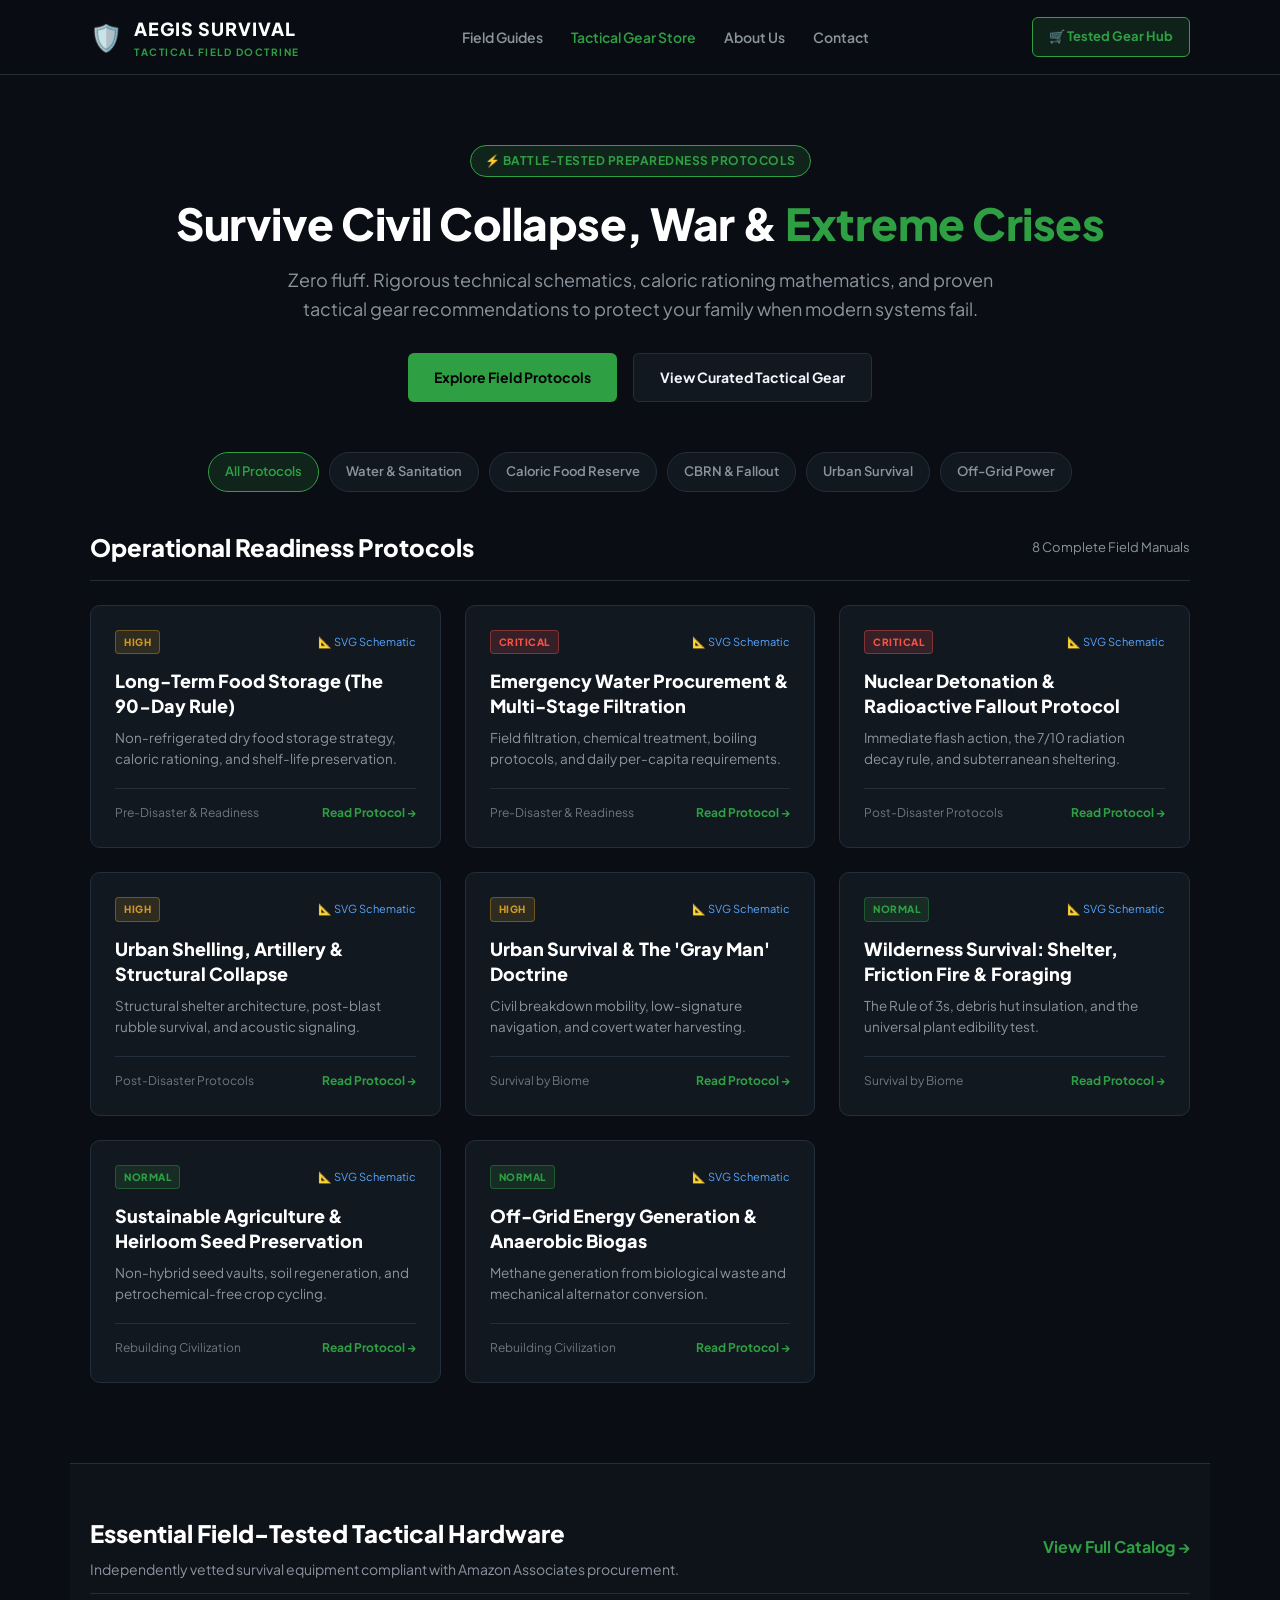
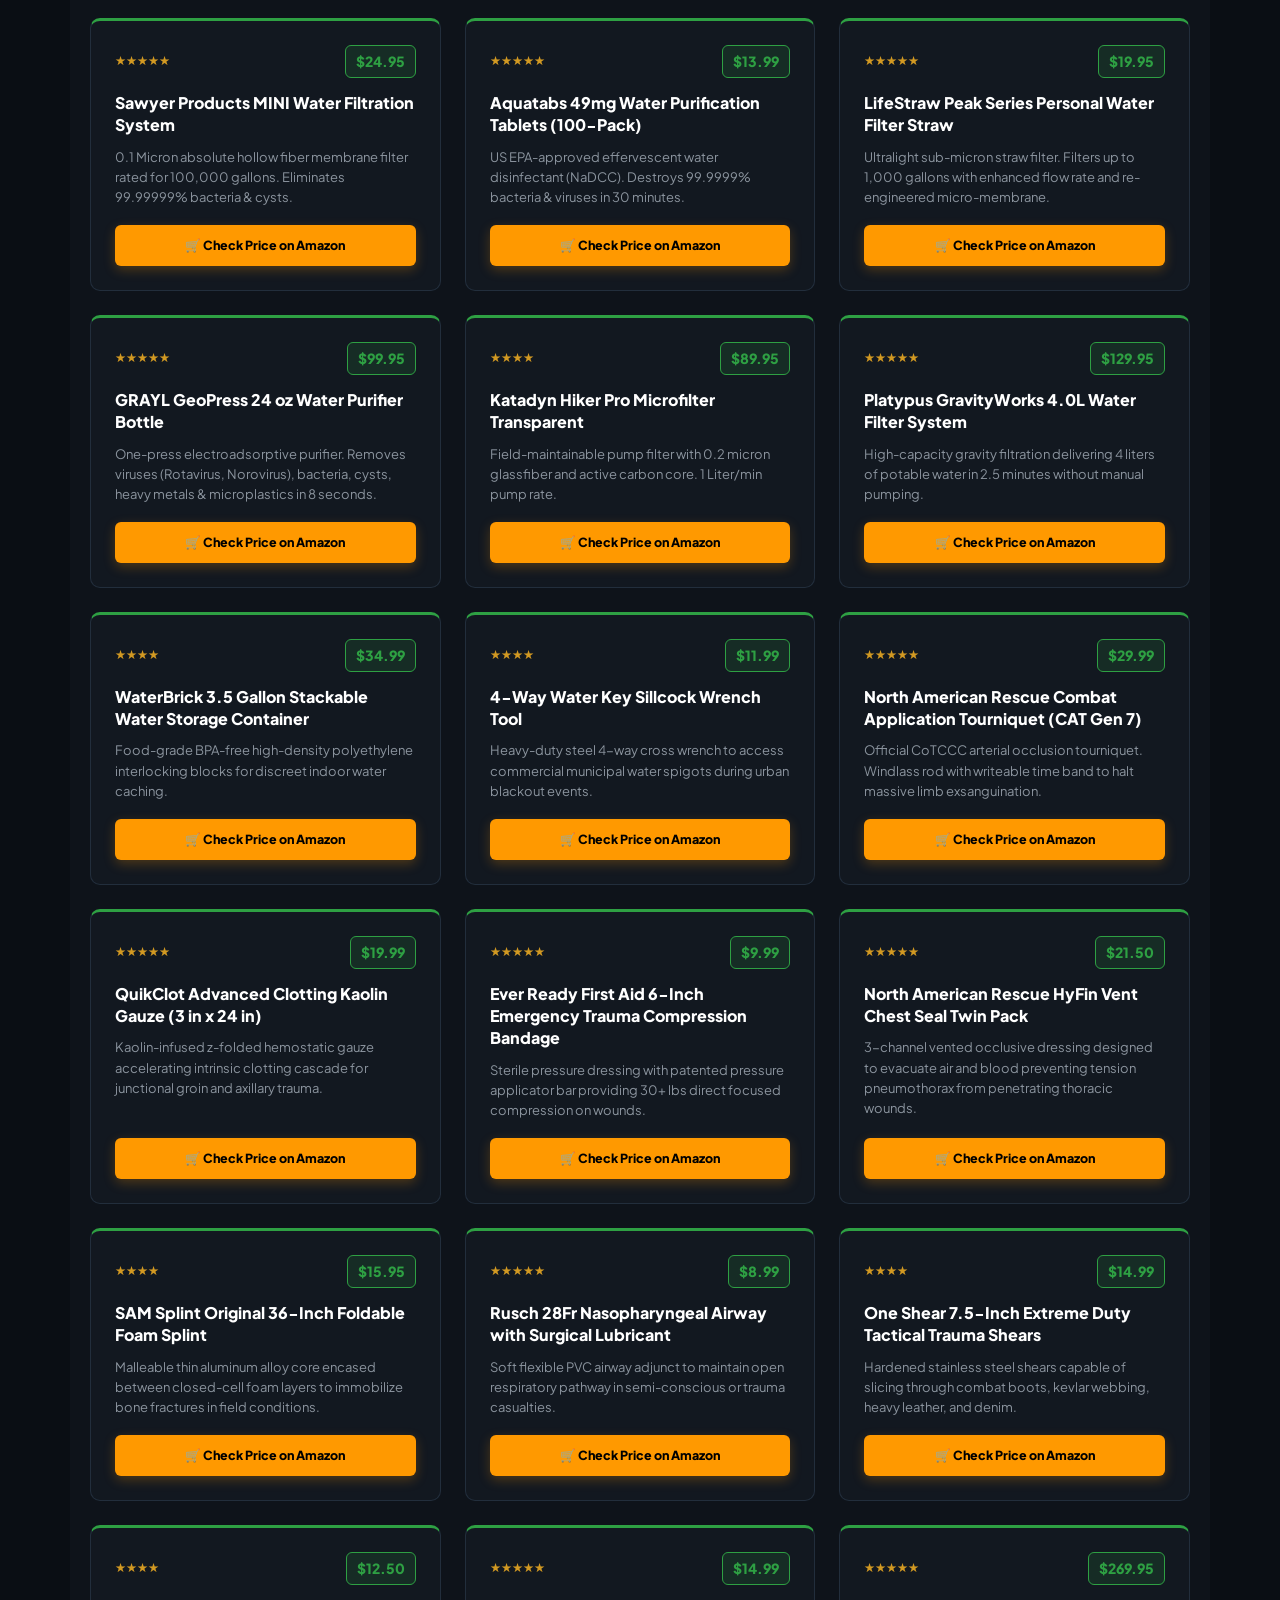
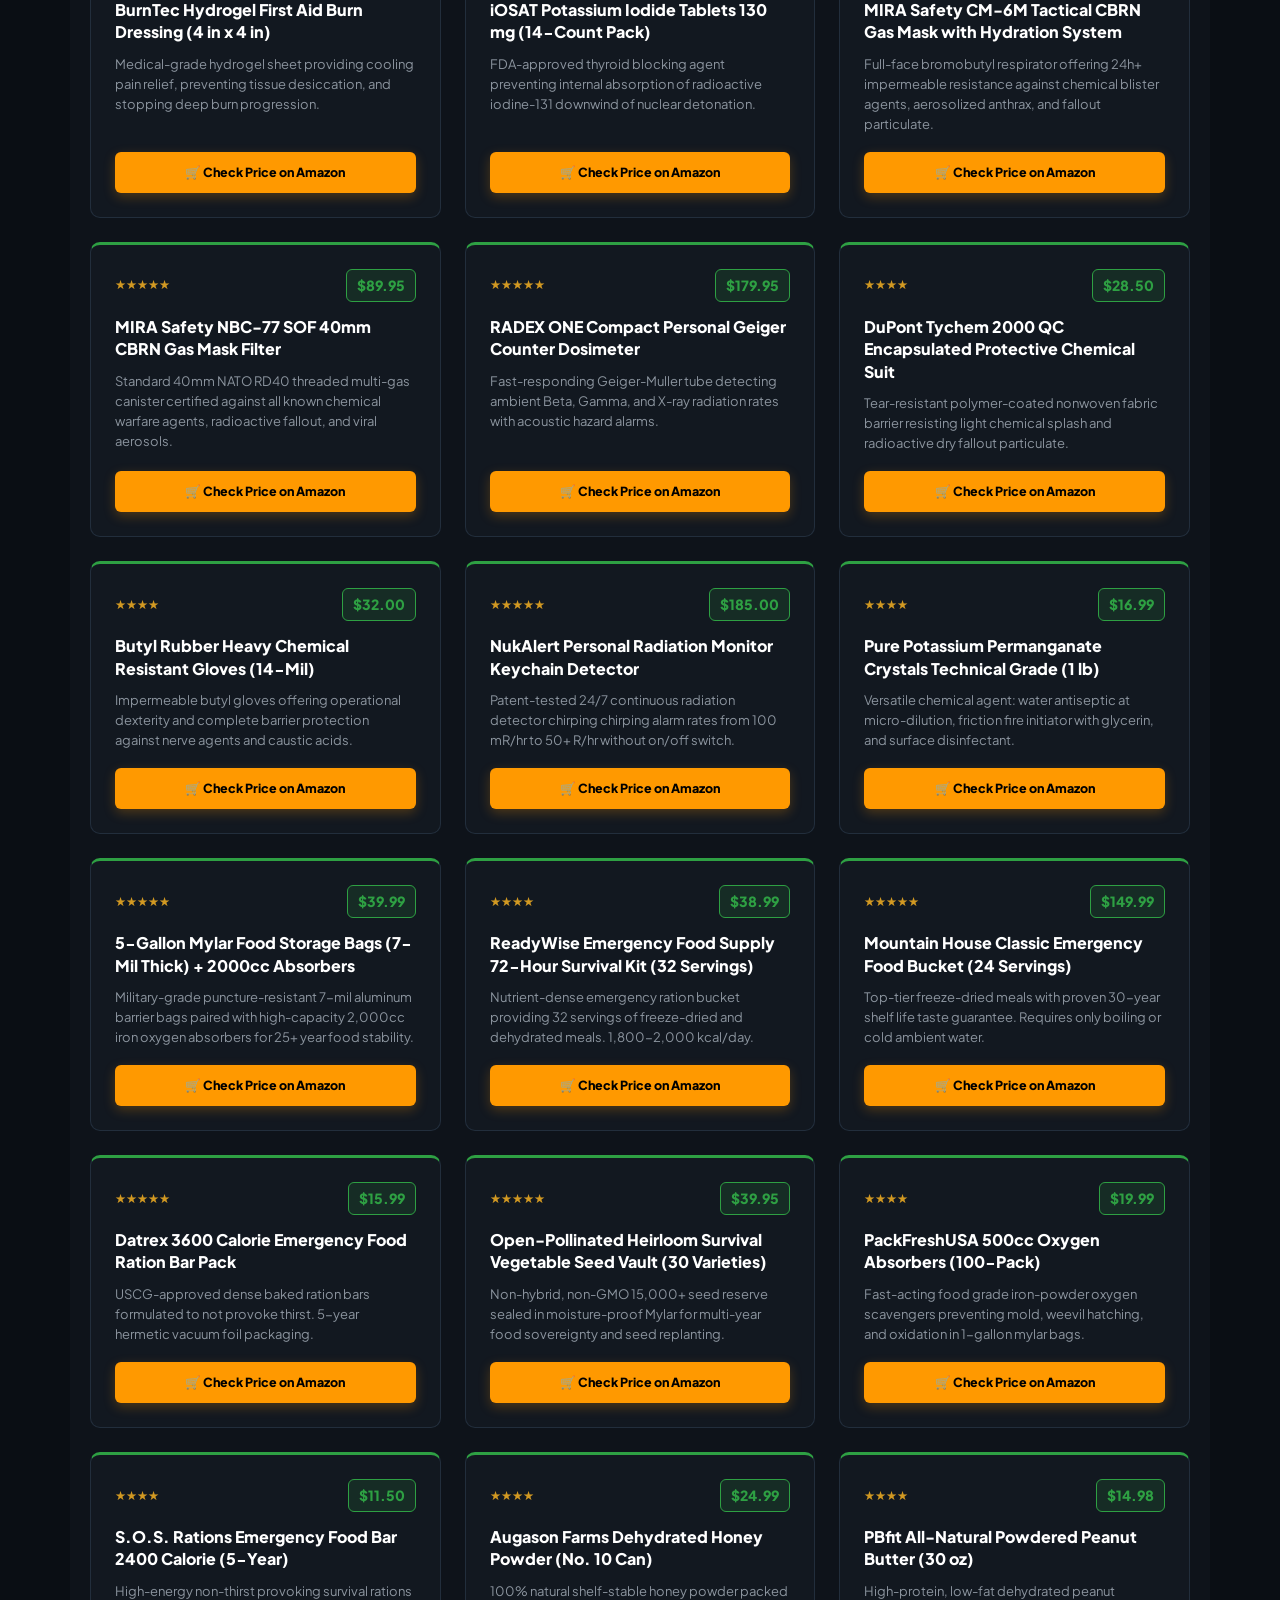
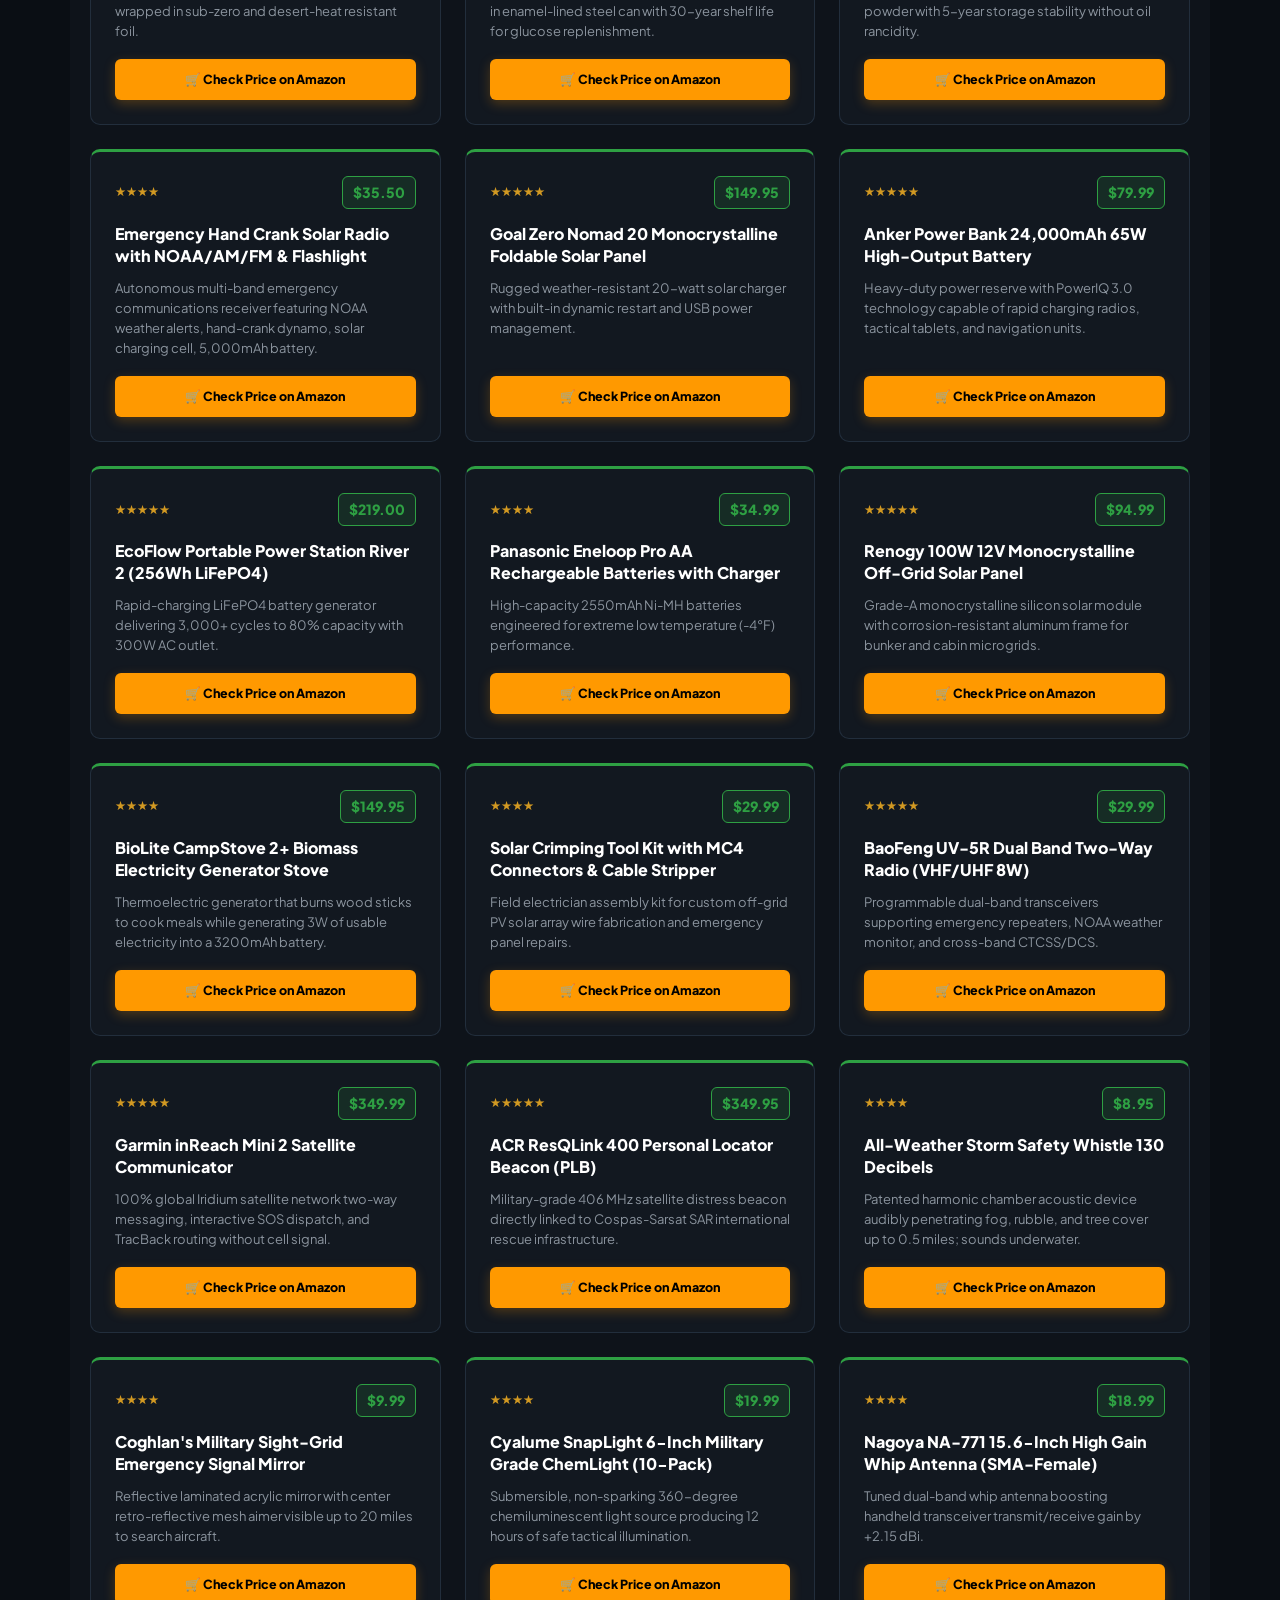
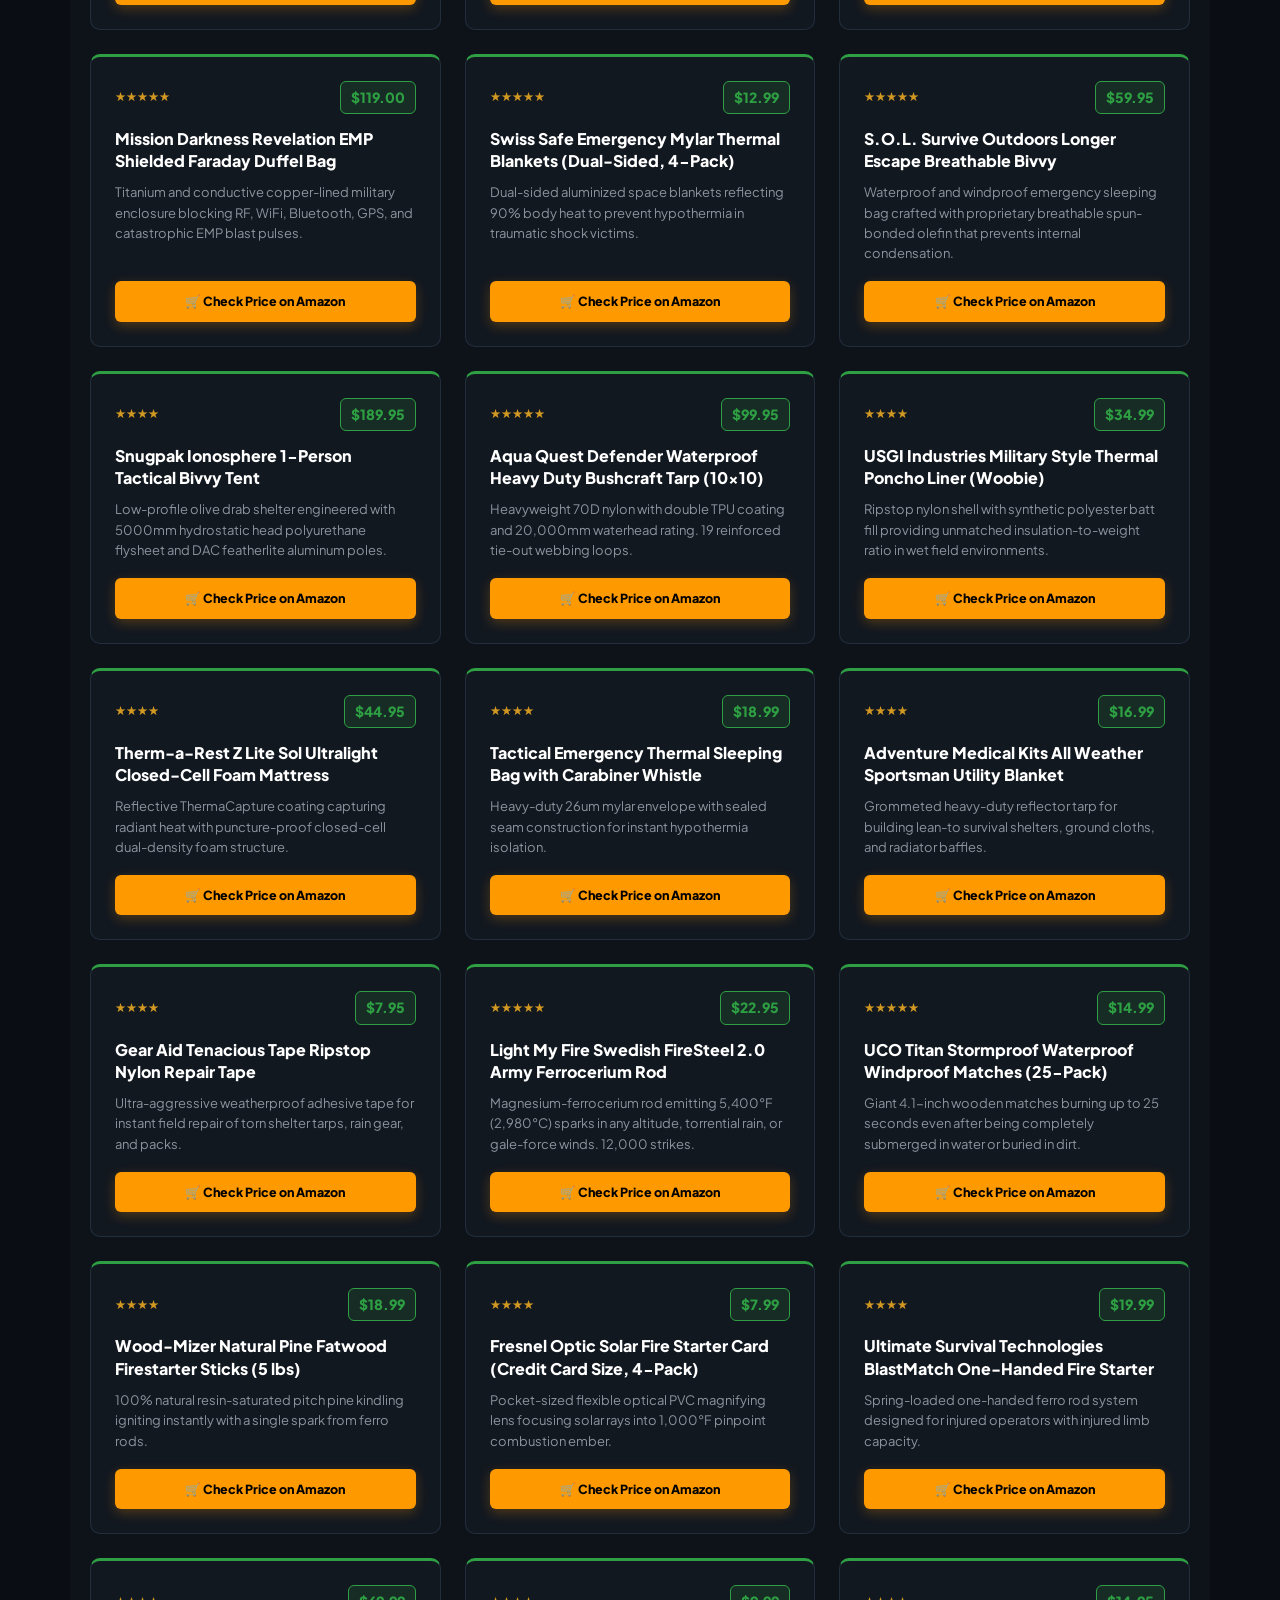
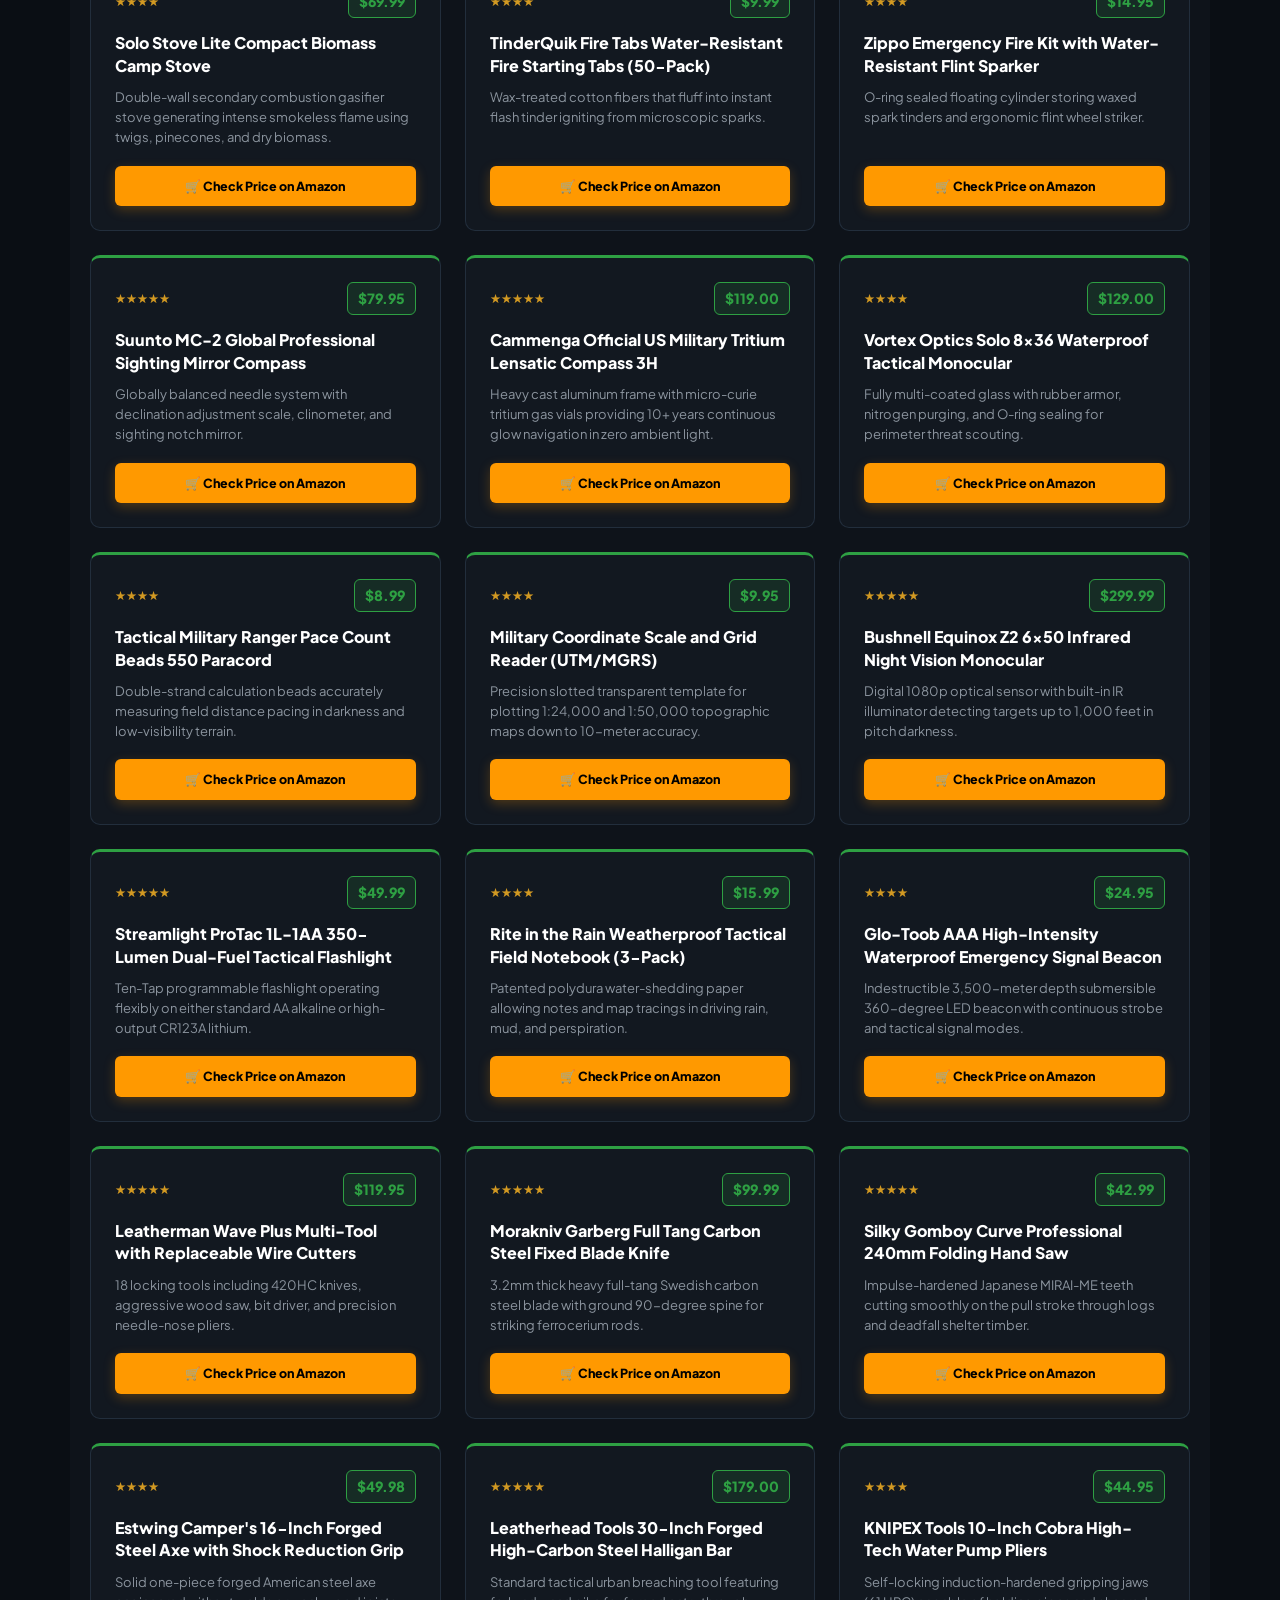
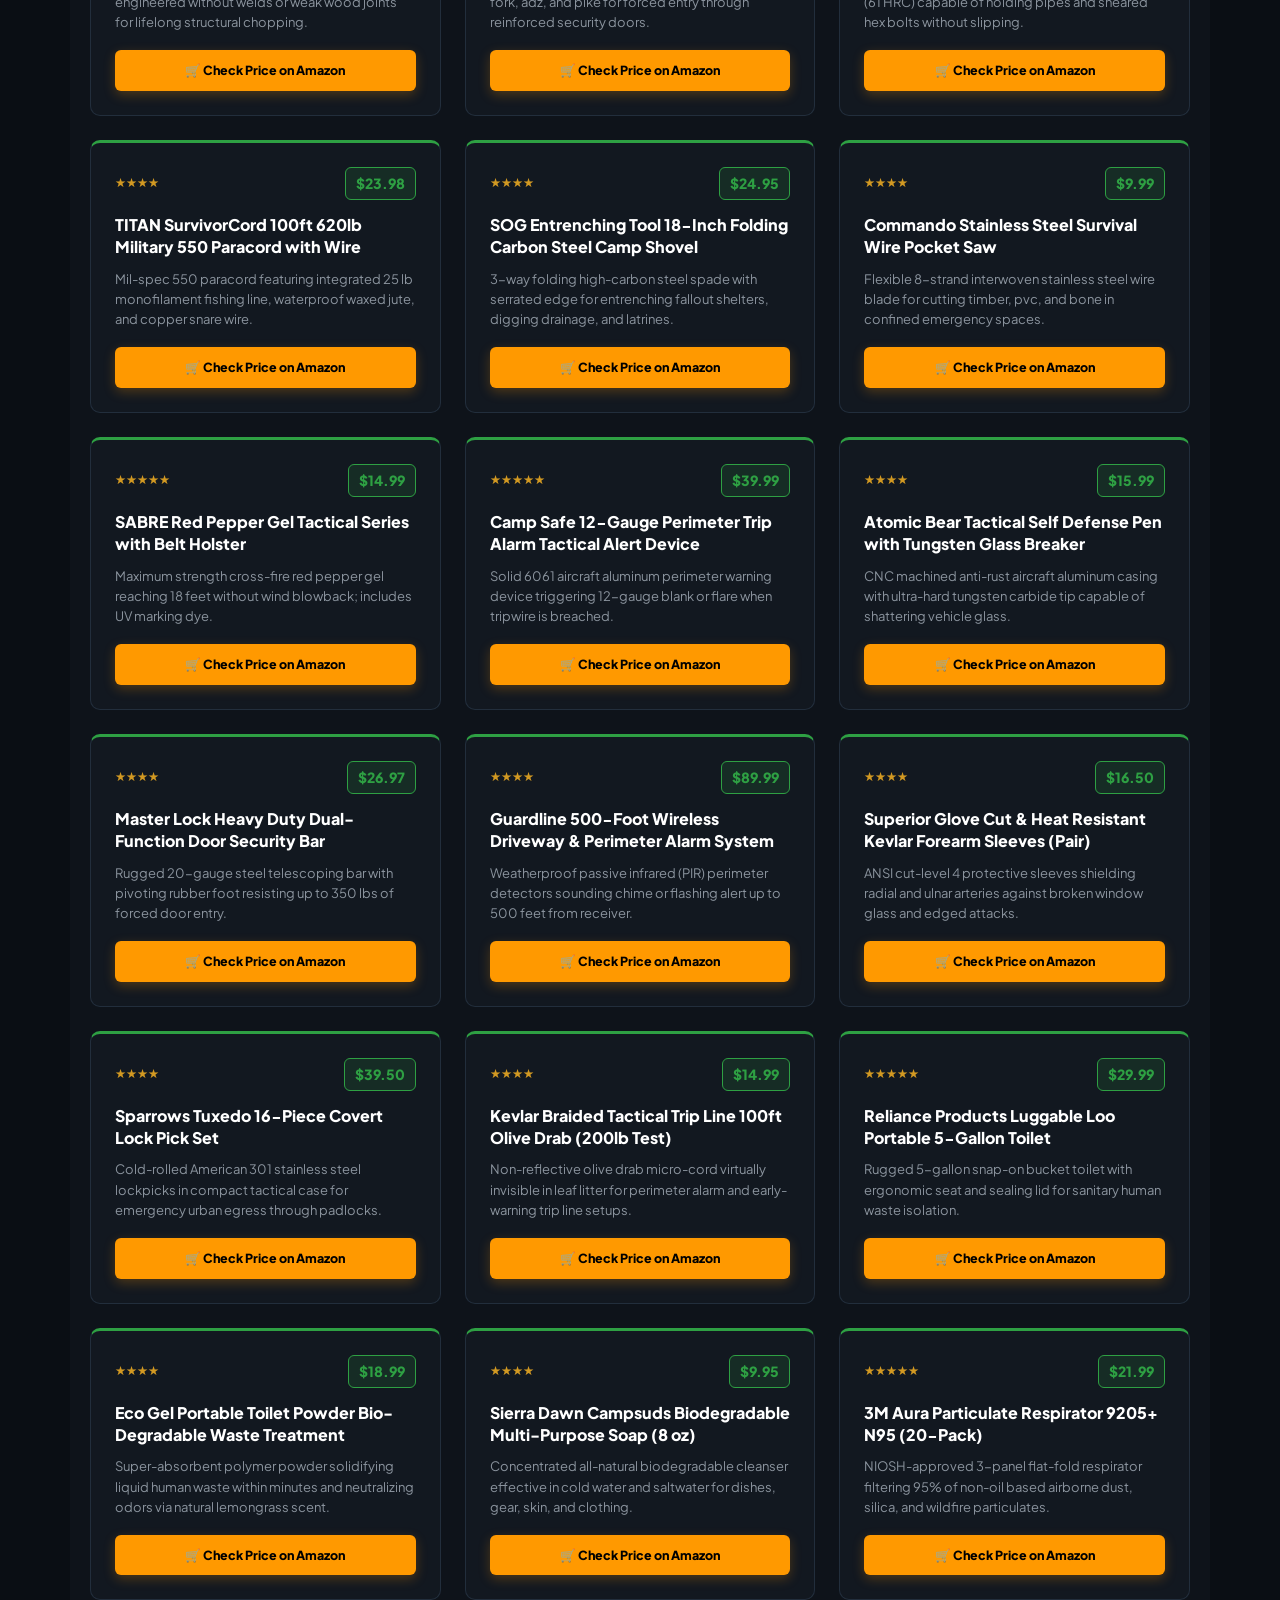
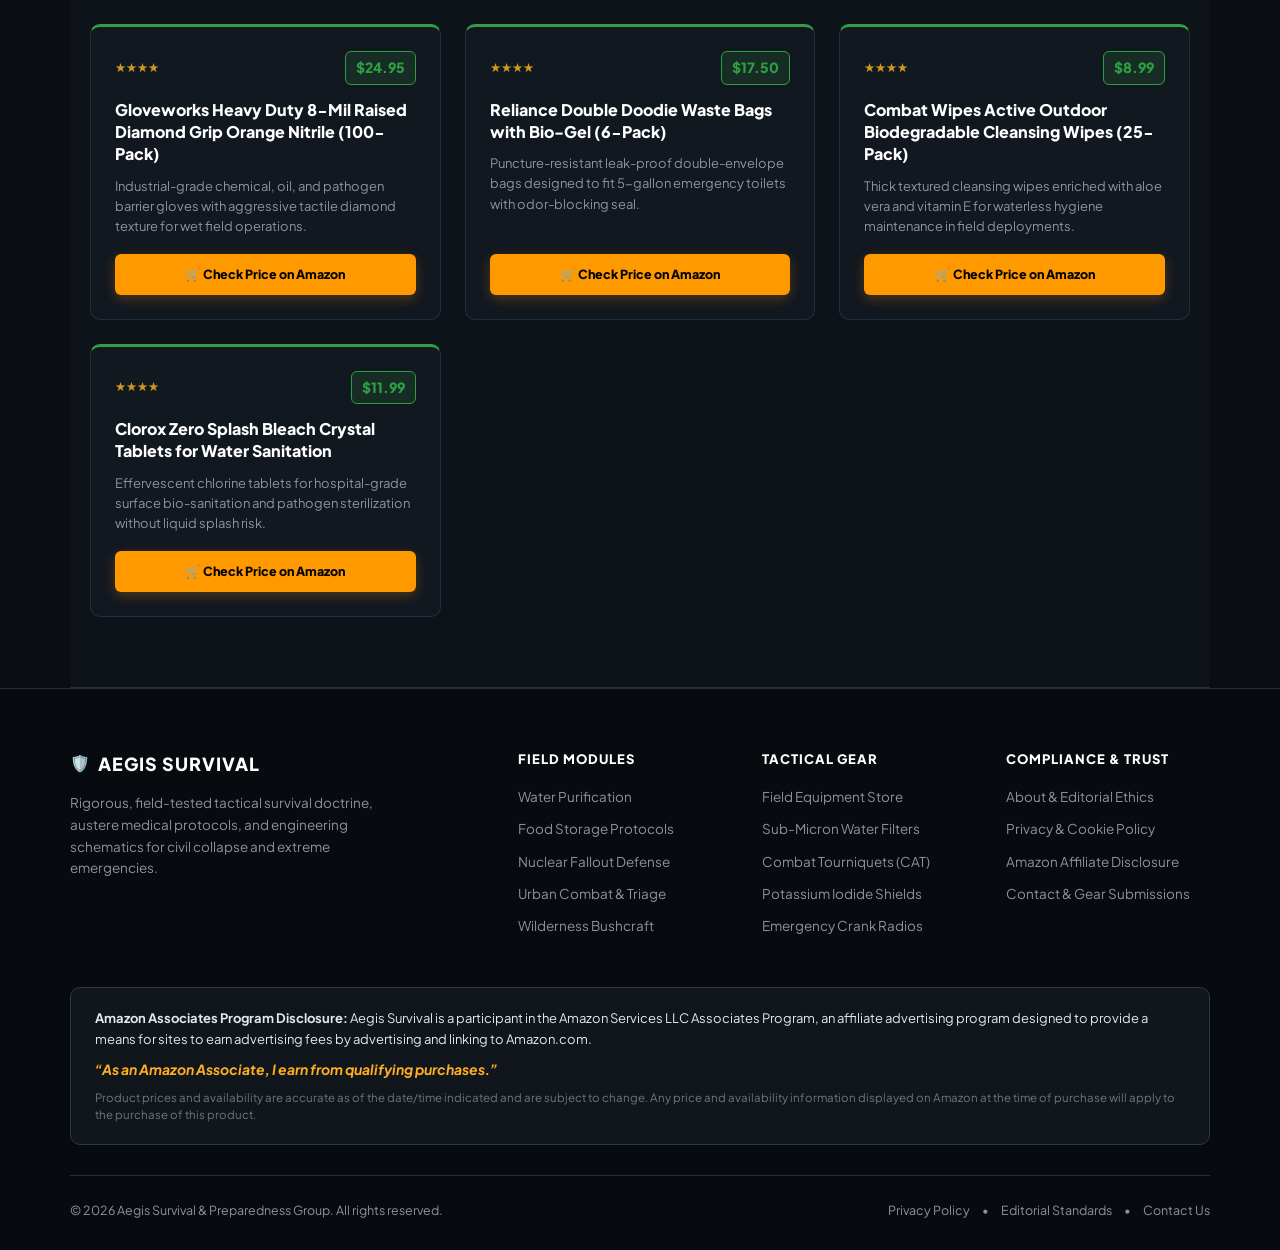
==== commit fbcab751: "feat: expand store to 100 core survival items" ====
--- a/docs/index.html
+++ b/docs/index.html
@@ -209,7 +209,7 @@
       <h3 class="card-title" style="font-size: 16px;">
         <a href="https://www.amazon.com/dp/B00FA2RLX2?tag=aegissurvival-20" target="_blank" rel="nofollow noopener sponsored">Sawyer Products MINI Water Filtration System</a>
       </h3>
-      <p class="card-desc" style="font-size: 13px;">0.1 Micron absolute hollow fiber membrane filter rated for up to 100,000 gallons. Eliminates 99.99999% of bacteria (Salmonella, Cholera, E. coli) and 99.9999% of protozoa (Giardia, Cryptosporidium). Weight: 2 oz.</p>
+      <p class="card-desc" style="font-size: 13px;">0.1 Micron absolute hollow fiber membrane filter rated for 100,000 gallons. Eliminates 99.99999% bacteria & cysts.</p>
       <a href="https://www.amazon.com/dp/B00FA2RLX2?tag=aegissurvival-20" target="_blank" rel="nofollow noopener sponsored" class="btn-amazon-cta" style="margin-top: auto; padding: 10px 14px; font-size: 12.5px;">
         🛒 Check Price on Amazon
       </a>
@@ -223,7 +223,7 @@
       <h3 class="card-title" style="font-size: 16px;">
         <a href="https://www.amazon.com/dp/B00T72BFM6?tag=aegissurvival-20" target="_blank" rel="nofollow noopener sponsored">Aquatabs 49mg Water Purification Tablets (100-Pack)</a>
       </h3>
-      <p class="card-desc" style="font-size: 13px;">US EPA-registered effervescent water disinfectant (NaDCC). Destroys 99.9999% of bacteria, 99.99% of viruses, and 99.9% of cysts. Treats 1 to 2 liters per tablet within 30 minutes. 5-year hermetic foil shelf life.</p>
+      <p class="card-desc" style="font-size: 13px;">US EPA-approved effervescent water disinfectant (NaDCC). Destroys 99.9999% bacteria & viruses in 30 minutes.</p>
       <a href="https://www.amazon.com/dp/B00T72BFM6?tag=aegissurvival-20" target="_blank" rel="nofollow noopener sponsored" class="btn-amazon-cta" style="margin-top: auto; padding: 10px 14px; font-size: 12.5px;">
         🛒 Check Price on Amazon
       </a>
@@ -232,12 +232,96 @@
     <div class="article-card" style="border-top: 3px solid var(--primary);">
       <div class="card-meta">
         <span style="color: var(--amber); font-size: 12px; font-weight: 700;">★★★★★</span>
+        <span class="gear-price-pill">$19.95</span>
+      </div>
+      <h3 class="card-title" style="font-size: 16px;">
+        <a href="https://www.amazon.com/dp/B09VVM27MD?tag=aegissurvival-20" target="_blank" rel="nofollow noopener sponsored">LifeStraw Peak Series Personal Water Filter Straw</a>
+      </h3>
+      <p class="card-desc" style="font-size: 13px;">Ultralight sub-micron straw filter. Filters up to 1,000 gallons with enhanced flow rate and re-engineered micro-membrane.</p>
+      <a href="https://www.amazon.com/dp/B09VVM27MD?tag=aegissurvival-20" target="_blank" rel="nofollow noopener sponsored" class="btn-amazon-cta" style="margin-top: auto; padding: 10px 14px; font-size: 12.5px;">
+        🛒 Check Price on Amazon
+      </a>
+    </div>
+    
+    <div class="article-card" style="border-top: 3px solid var(--primary);">
+      <div class="card-meta">
+        <span style="color: var(--amber); font-size: 12px; font-weight: 700;">★★★★★</span>
+        <span class="gear-price-pill">$99.95</span>
+      </div>
+      <h3 class="card-title" style="font-size: 16px;">
+        <a href="https://www.amazon.com/dp/B07H9Z9V3X?tag=aegissurvival-20" target="_blank" rel="nofollow noopener sponsored">GRAYL GeoPress 24 oz Water Purifier Bottle</a>
+      </h3>
+      <p class="card-desc" style="font-size: 13px;">One-press electroadsorptive purifier. Removes viruses (Rotavirus, Norovirus), bacteria, cysts, heavy metals & microplastics in 8 seconds.</p>
+      <a href="https://www.amazon.com/dp/B07H9Z9V3X?tag=aegissurvival-20" target="_blank" rel="nofollow noopener sponsored" class="btn-amazon-cta" style="margin-top: auto; padding: 10px 14px; font-size: 12.5px;">
+        🛒 Check Price on Amazon
+      </a>
+    </div>
+    
+    <div class="article-card" style="border-top: 3px solid var(--primary);">
+      <div class="card-meta">
+        <span style="color: var(--amber); font-size: 12px; font-weight: 700;">★★★★</span>
+        <span class="gear-price-pill">$89.95</span>
+      </div>
+      <h3 class="card-title" style="font-size: 16px;">
+        <a href="https://www.amazon.com/dp/B0007U019M?tag=aegissurvival-20" target="_blank" rel="nofollow noopener sponsored">Katadyn Hiker Pro Microfilter Transparent</a>
+      </h3>
+      <p class="card-desc" style="font-size: 13px;">Field-maintainable pump filter with 0.2 micron glassfiber and active carbon core. 1 Liter/min pump rate.</p>
+      <a href="https://www.amazon.com/dp/B0007U019M?tag=aegissurvival-20" target="_blank" rel="nofollow noopener sponsored" class="btn-amazon-cta" style="margin-top: auto; padding: 10px 14px; font-size: 12.5px;">
+        🛒 Check Price on Amazon
+      </a>
+    </div>
+    
+    <div class="article-card" style="border-top: 3px solid var(--primary);">
+      <div class="card-meta">
+        <span style="color: var(--amber); font-size: 12px; font-weight: 700;">★★★★★</span>
+        <span class="gear-price-pill">$129.95</span>
+      </div>
+      <h3 class="card-title" style="font-size: 16px;">
+        <a href="https://www.amazon.com/dp/B00AWN48UY?tag=aegissurvival-20" target="_blank" rel="nofollow noopener sponsored">Platypus GravityWorks 4.0L Water Filter System</a>
+      </h3>
+      <p class="card-desc" style="font-size: 13px;">High-capacity gravity filtration delivering 4 liters of potable water in 2.5 minutes without manual pumping.</p>
+      <a href="https://www.amazon.com/dp/B00AWN48UY?tag=aegissurvival-20" target="_blank" rel="nofollow noopener sponsored" class="btn-amazon-cta" style="margin-top: auto; padding: 10px 14px; font-size: 12.5px;">
+        🛒 Check Price on Amazon
+      </a>
+    </div>
+    
+    <div class="article-card" style="border-top: 3px solid var(--primary);">
+      <div class="card-meta">
+        <span style="color: var(--amber); font-size: 12px; font-weight: 700;">★★★★</span>
+        <span class="gear-price-pill">$34.99</span>
+      </div>
+      <h3 class="card-title" style="font-size: 16px;">
+        <a href="https://www.amazon.com/dp/B0053GVRJA?tag=aegissurvival-20" target="_blank" rel="nofollow noopener sponsored">WaterBrick 3.5 Gallon Stackable Water Storage Container</a>
+      </h3>
+      <p class="card-desc" style="font-size: 13px;">Food-grade BPA-free high-density polyethylene interlocking blocks for discreet indoor water caching.</p>
+      <a href="https://www.amazon.com/dp/B0053GVRJA?tag=aegissurvival-20" target="_blank" rel="nofollow noopener sponsored" class="btn-amazon-cta" style="margin-top: auto; padding: 10px 14px; font-size: 12.5px;">
+        🛒 Check Price on Amazon
+      </a>
+    </div>
+    
+    <div class="article-card" style="border-top: 3px solid var(--primary);">
+      <div class="card-meta">
+        <span style="color: var(--amber); font-size: 12px; font-weight: 700;">★★★★</span>
+        <span class="gear-price-pill">$11.99</span>
+      </div>
+      <h3 class="card-title" style="font-size: 16px;">
+        <a href="https://www.amazon.com/dp/B07PBWMBP3?tag=aegissurvival-20" target="_blank" rel="nofollow noopener sponsored">4-Way Water Key Sillcock Wrench Tool</a>
+      </h3>
+      <p class="card-desc" style="font-size: 13px;">Heavy-duty steel 4-way cross wrench to access commercial municipal water spigots during urban blackout events.</p>
+      <a href="https://www.amazon.com/dp/B07PBWMBP3?tag=aegissurvival-20" target="_blank" rel="nofollow noopener sponsored" class="btn-amazon-cta" style="margin-top: auto; padding: 10px 14px; font-size: 12.5px;">
+        🛒 Check Price on Amazon
+      </a>
+    </div>
+    
+    <div class="article-card" style="border-top: 3px solid var(--primary);">
+      <div class="card-meta">
+        <span style="color: var(--amber); font-size: 12px; font-weight: 700;">★★★★★</span>
         <span class="gear-price-pill">$29.99</span>
       </div>
       <h3 class="card-title" style="font-size: 16px;">
         <a href="https://www.amazon.com/dp/B01ITAKG6A?tag=aegissurvival-20" target="_blank" rel="nofollow noopener sponsored">North American Rescue Combat Application Tourniquet (CAT Gen 7)</a>
       </h3>
-      <p class="card-desc" style="font-size: 13px;">Official CoTCCC-recommended arterial occlusion tourniquet. Engineered with a single-routing buckle, high-strength windlass rod, and dedicated white time-strap to halt life-threatening limb hemorrhage in under 60 seconds.</p>
+      <p class="card-desc" style="font-size: 13px;">Official CoTCCC arterial occlusion tourniquet. Windlass rod with writeable time band to halt massive limb exsanguination.</p>
       <a href="https://www.amazon.com/dp/B01ITAKG6A?tag=aegissurvival-20" target="_blank" rel="nofollow noopener sponsored" class="btn-amazon-cta" style="margin-top: auto; padding: 10px 14px; font-size: 12.5px;">
         🛒 Check Price on Amazon
       </a>
@@ -249,9 +333,9 @@
         <span class="gear-price-pill">$19.99</span>
       </div>
       <h3 class="card-title" style="font-size: 16px;">
-        <a href="https://www.amazon.com/dp/B00HJTH506?tag=aegissurvival-20" target="_blank" rel="nofollow noopener sponsored">QuikClot Advanced Clotting Gauze (3 in x 24 in, 2-Pack)</a>
-      </h3>
-      <p class="card-desc" style="font-size: 13px;">Kaolin-infused z-folded hemostatic gauze engineered to accelerate the natural clotting cascade without generating exothermic heat. Designed for deep wound packing in junctional groin and axillary trauma.</p>
+        <a href="https://www.amazon.com/dp/B00HJTH506?tag=aegissurvival-20" target="_blank" rel="nofollow noopener sponsored">QuikClot Advanced Clotting Kaolin Gauze (3 in x 24 in)</a>
+      </h3>
+      <p class="card-desc" style="font-size: 13px;">Kaolin-infused z-folded hemostatic gauze accelerating intrinsic clotting cascade for junctional groin and axillary trauma.</p>
       <a href="https://www.amazon.com/dp/B00HJTH506?tag=aegissurvival-20" target="_blank" rel="nofollow noopener sponsored" class="btn-amazon-cta" style="margin-top: auto; padding: 10px 14px; font-size: 12.5px;">
         🛒 Check Price on Amazon
       </a>
@@ -259,13 +343,335 @@
     
     <div class="article-card" style="border-top: 3px solid var(--primary);">
       <div class="card-meta">
+        <span style="color: var(--amber); font-size: 12px; font-weight: 700;">★★★★★</span>
+        <span class="gear-price-pill">$9.99</span>
+      </div>
+      <h3 class="card-title" style="font-size: 16px;">
+        <a href="https://www.amazon.com/dp/B003DPVERM?tag=aegissurvival-20" target="_blank" rel="nofollow noopener sponsored">Ever Ready First Aid 6-Inch Emergency Trauma Compression Bandage</a>
+      </h3>
+      <p class="card-desc" style="font-size: 13px;">Sterile pressure dressing with patented pressure applicator bar providing 30+ lbs direct focused compression on wounds.</p>
+      <a href="https://www.amazon.com/dp/B003DPVERM?tag=aegissurvival-20" target="_blank" rel="nofollow noopener sponsored" class="btn-amazon-cta" style="margin-top: auto; padding: 10px 14px; font-size: 12.5px;">
+        🛒 Check Price on Amazon
+      </a>
+    </div>
+    
+    <div class="article-card" style="border-top: 3px solid var(--primary);">
+      <div class="card-meta">
+        <span style="color: var(--amber); font-size: 12px; font-weight: 700;">★★★★★</span>
+        <span class="gear-price-pill">$21.50</span>
+      </div>
+      <h3 class="card-title" style="font-size: 16px;">
+        <a href="https://www.amazon.com/dp/B00KQS2NGK?tag=aegissurvival-20" target="_blank" rel="nofollow noopener sponsored">North American Rescue HyFin Vent Chest Seal Twin Pack</a>
+      </h3>
+      <p class="card-desc" style="font-size: 13px;">3-channel vented occlusive dressing designed to evacuate air and blood preventing tension pneumothorax from penetrating thoracic wounds.</p>
+      <a href="https://www.amazon.com/dp/B00KQS2NGK?tag=aegissurvival-20" target="_blank" rel="nofollow noopener sponsored" class="btn-amazon-cta" style="margin-top: auto; padding: 10px 14px; font-size: 12.5px;">
+        🛒 Check Price on Amazon
+      </a>
+    </div>
+    
+    <div class="article-card" style="border-top: 3px solid var(--primary);">
+      <div class="card-meta">
+        <span style="color: var(--amber); font-size: 12px; font-weight: 700;">★★★★</span>
+        <span class="gear-price-pill">$15.95</span>
+      </div>
+      <h3 class="card-title" style="font-size: 16px;">
+        <a href="https://www.amazon.com/dp/B001J5H92C?tag=aegissurvival-20" target="_blank" rel="nofollow noopener sponsored">SAM Splint Original 36-Inch Foldable Foam Splint</a>
+      </h3>
+      <p class="card-desc" style="font-size: 13px;">Malleable thin aluminum alloy core encased between closed-cell foam layers to immobilize bone fractures in field conditions.</p>
+      <a href="https://www.amazon.com/dp/B001J5H92C?tag=aegissurvival-20" target="_blank" rel="nofollow noopener sponsored" class="btn-amazon-cta" style="margin-top: auto; padding: 10px 14px; font-size: 12.5px;">
+        🛒 Check Price on Amazon
+      </a>
+    </div>
+    
+    <div class="article-card" style="border-top: 3px solid var(--primary);">
+      <div class="card-meta">
+        <span style="color: var(--amber); font-size: 12px; font-weight: 700;">★★★★★</span>
+        <span class="gear-price-pill">$8.99</span>
+      </div>
+      <h3 class="card-title" style="font-size: 16px;">
+        <a href="https://www.amazon.com/dp/B00AE4J814?tag=aegissurvival-20" target="_blank" rel="nofollow noopener sponsored">Rusch 28Fr Nasopharyngeal Airway with Surgical Lubricant</a>
+      </h3>
+      <p class="card-desc" style="font-size: 13px;">Soft flexible PVC airway adjunct to maintain open respiratory pathway in semi-conscious or trauma casualties.</p>
+      <a href="https://www.amazon.com/dp/B00AE4J814?tag=aegissurvival-20" target="_blank" rel="nofollow noopener sponsored" class="btn-amazon-cta" style="margin-top: auto; padding: 10px 14px; font-size: 12.5px;">
+        🛒 Check Price on Amazon
+      </a>
+    </div>
+    
+    <div class="article-card" style="border-top: 3px solid var(--primary);">
+      <div class="card-meta">
+        <span style="color: var(--amber); font-size: 12px; font-weight: 700;">★★★★</span>
+        <span class="gear-price-pill">$14.99</span>
+      </div>
+      <h3 class="card-title" style="font-size: 16px;">
+        <a href="https://www.amazon.com/dp/B079Z5J7K5?tag=aegissurvival-20" target="_blank" rel="nofollow noopener sponsored">One Shear 7.5-Inch Extreme Duty Tactical Trauma Shears</a>
+      </h3>
+      <p class="card-desc" style="font-size: 13px;">Hardened stainless steel shears capable of slicing through combat boots, kevlar webbing, heavy leather, and denim.</p>
+      <a href="https://www.amazon.com/dp/B079Z5J7K5?tag=aegissurvival-20" target="_blank" rel="nofollow noopener sponsored" class="btn-amazon-cta" style="margin-top: auto; padding: 10px 14px; font-size: 12.5px;">
+        🛒 Check Price on Amazon
+      </a>
+    </div>
+    
+    <div class="article-card" style="border-top: 3px solid var(--primary);">
+      <div class="card-meta">
+        <span style="color: var(--amber); font-size: 12px; font-weight: 700;">★★★★</span>
+        <span class="gear-price-pill">$12.50</span>
+      </div>
+      <h3 class="card-title" style="font-size: 16px;">
+        <a href="https://www.amazon.com/dp/B00C12C81M?tag=aegissurvival-20" target="_blank" rel="nofollow noopener sponsored">BurnTec Hydrogel First Aid Burn Dressing (4 in x 4 in)</a>
+      </h3>
+      <p class="card-desc" style="font-size: 13px;">Medical-grade hydrogel sheet providing cooling pain relief, preventing tissue desiccation, and stopping deep burn progression.</p>
+      <a href="https://www.amazon.com/dp/B00C12C81M?tag=aegissurvival-20" target="_blank" rel="nofollow noopener sponsored" class="btn-amazon-cta" style="margin-top: auto; padding: 10px 14px; font-size: 12.5px;">
+        🛒 Check Price on Amazon
+      </a>
+    </div>
+    
+    <div class="article-card" style="border-top: 3px solid var(--primary);">
+      <div class="card-meta">
+        <span style="color: var(--amber); font-size: 12px; font-weight: 700;">★★★★★</span>
+        <span class="gear-price-pill">$14.99</span>
+      </div>
+      <h3 class="card-title" style="font-size: 16px;">
+        <a href="https://www.amazon.com/dp/B000068336?tag=aegissurvival-20" target="_blank" rel="nofollow noopener sponsored">iOSAT Potassium Iodide Tablets 130 mg (14-Count Pack)</a>
+      </h3>
+      <p class="card-desc" style="font-size: 13px;">FDA-approved thyroid blocking agent preventing internal absorption of radioactive iodine-131 downwind of nuclear detonation.</p>
+      <a href="https://www.amazon.com/dp/B000068336?tag=aegissurvival-20" target="_blank" rel="nofollow noopener sponsored" class="btn-amazon-cta" style="margin-top: auto; padding: 10px 14px; font-size: 12.5px;">
+        🛒 Check Price on Amazon
+      </a>
+    </div>
+    
+    <div class="article-card" style="border-top: 3px solid var(--primary);">
+      <div class="card-meta">
+        <span style="color: var(--amber); font-size: 12px; font-weight: 700;">★★★★★</span>
+        <span class="gear-price-pill">$269.95</span>
+      </div>
+      <h3 class="card-title" style="font-size: 16px;">
+        <a href="https://www.amazon.com/dp/B07N8DFFM6?tag=aegissurvival-20" target="_blank" rel="nofollow noopener sponsored">MIRA Safety CM-6M Tactical CBRN Gas Mask with Hydration System</a>
+      </h3>
+      <p class="card-desc" style="font-size: 13px;">Full-face bromobutyl respirator offering 24h+ impermeable resistance against chemical blister agents, aerosolized anthrax, and fallout particulate.</p>
+      <a href="https://www.amazon.com/dp/B07N8DFFM6?tag=aegissurvival-20" target="_blank" rel="nofollow noopener sponsored" class="btn-amazon-cta" style="margin-top: auto; padding: 10px 14px; font-size: 12.5px;">
+        🛒 Check Price on Amazon
+      </a>
+    </div>
+    
+    <div class="article-card" style="border-top: 3px solid var(--primary);">
+      <div class="card-meta">
+        <span style="color: var(--amber); font-size: 12px; font-weight: 700;">★★★★★</span>
+        <span class="gear-price-pill">$89.95</span>
+      </div>
+      <h3 class="card-title" style="font-size: 16px;">
+        <a href="https://www.amazon.com/dp/B07P8Z3R7N?tag=aegissurvival-20" target="_blank" rel="nofollow noopener sponsored">MIRA Safety NBC-77 SOF 40mm CBRN Gas Mask Filter</a>
+      </h3>
+      <p class="card-desc" style="font-size: 13px;">Standard 40mm NATO RD40 threaded multi-gas canister certified against all known chemical warfare agents, radioactive fallout, and viral aerosols.</p>
+      <a href="https://www.amazon.com/dp/B07P8Z3R7N?tag=aegissurvival-20" target="_blank" rel="nofollow noopener sponsored" class="btn-amazon-cta" style="margin-top: auto; padding: 10px 14px; font-size: 12.5px;">
+        🛒 Check Price on Amazon
+      </a>
+    </div>
+    
+    <div class="article-card" style="border-top: 3px solid var(--primary);">
+      <div class="card-meta">
+        <span style="color: var(--amber); font-size: 12px; font-weight: 700;">★★★★★</span>
+        <span class="gear-price-pill">$179.95</span>
+      </div>
+      <h3 class="card-title" style="font-size: 16px;">
+        <a href="https://www.amazon.com/dp/B01NAIJR1G?tag=aegissurvival-20" target="_blank" rel="nofollow noopener sponsored">RADEX ONE Compact Personal Geiger Counter Dosimeter</a>
+      </h3>
+      <p class="card-desc" style="font-size: 13px;">Fast-responding Geiger-Muller tube detecting ambient Beta, Gamma, and X-ray radiation rates with acoustic hazard alarms.</p>
+      <a href="https://www.amazon.com/dp/B01NAIJR1G?tag=aegissurvival-20" target="_blank" rel="nofollow noopener sponsored" class="btn-amazon-cta" style="margin-top: auto; padding: 10px 14px; font-size: 12.5px;">
+        🛒 Check Price on Amazon
+      </a>
+    </div>
+    
+    <div class="article-card" style="border-top: 3px solid var(--primary);">
+      <div class="card-meta">
+        <span style="color: var(--amber); font-size: 12px; font-weight: 700;">★★★★</span>
+        <span class="gear-price-pill">$28.50</span>
+      </div>
+      <h3 class="card-title" style="font-size: 16px;">
+        <a href="https://www.amazon.com/dp/B007PBKLLW?tag=aegissurvival-20" target="_blank" rel="nofollow noopener sponsored">DuPont Tychem 2000 QC Encapsulated Protective Chemical Suit</a>
+      </h3>
+      <p class="card-desc" style="font-size: 13px;">Tear-resistant polymer-coated nonwoven fabric barrier resisting light chemical splash and radioactive dry fallout particulate.</p>
+      <a href="https://www.amazon.com/dp/B007PBKLLW?tag=aegissurvival-20" target="_blank" rel="nofollow noopener sponsored" class="btn-amazon-cta" style="margin-top: auto; padding: 10px 14px; font-size: 12.5px;">
+        🛒 Check Price on Amazon
+      </a>
+    </div>
+    
+    <div class="article-card" style="border-top: 3px solid var(--primary);">
+      <div class="card-meta">
+        <span style="color: var(--amber); font-size: 12px; font-weight: 700;">★★★★</span>
+        <span class="gear-price-pill">$32.00</span>
+      </div>
+      <h3 class="card-title" style="font-size: 16px;">
+        <a href="https://www.amazon.com/dp/B004F3L7M8?tag=aegissurvival-20" target="_blank" rel="nofollow noopener sponsored">Butyl Rubber Heavy Chemical Resistant Gloves (14-Mil)</a>
+      </h3>
+      <p class="card-desc" style="font-size: 13px;">Impermeable butyl gloves offering operational dexterity and complete barrier protection against nerve agents and caustic acids.</p>
+      <a href="https://www.amazon.com/dp/B004F3L7M8?tag=aegissurvival-20" target="_blank" rel="nofollow noopener sponsored" class="btn-amazon-cta" style="margin-top: auto; padding: 10px 14px; font-size: 12.5px;">
+        🛒 Check Price on Amazon
+      </a>
+    </div>
+    
+    <div class="article-card" style="border-top: 3px solid var(--primary);">
+      <div class="card-meta">
+        <span style="color: var(--amber); font-size: 12px; font-weight: 700;">★★★★★</span>
+        <span class="gear-price-pill">$185.00</span>
+      </div>
+      <h3 class="card-title" style="font-size: 16px;">
+        <a href="https://www.amazon.com/dp/B0007VO90S?tag=aegissurvival-20" target="_blank" rel="nofollow noopener sponsored">NukAlert Personal Radiation Monitor Keychain Detector</a>
+      </h3>
+      <p class="card-desc" style="font-size: 13px;">Patent-tested 24/7 continuous radiation detector chirping chirping alarm rates from 100 mR/hr to 50+ R/hr without on/off switch.</p>
+      <a href="https://www.amazon.com/dp/B0007VO90S?tag=aegissurvival-20" target="_blank" rel="nofollow noopener sponsored" class="btn-amazon-cta" style="margin-top: auto; padding: 10px 14px; font-size: 12.5px;">
+        🛒 Check Price on Amazon
+      </a>
+    </div>
+    
+    <div class="article-card" style="border-top: 3px solid var(--primary);">
+      <div class="card-meta">
+        <span style="color: var(--amber); font-size: 12px; font-weight: 700;">★★★★</span>
+        <span class="gear-price-pill">$16.99</span>
+      </div>
+      <h3 class="card-title" style="font-size: 16px;">
+        <a href="https://www.amazon.com/dp/B08922C3L4?tag=aegissurvival-20" target="_blank" rel="nofollow noopener sponsored">Pure Potassium Permanganate Crystals Technical Grade (1 lb)</a>
+      </h3>
+      <p class="card-desc" style="font-size: 13px;">Versatile chemical agent: water antiseptic at micro-dilution, friction fire initiator with glycerin, and surface disinfectant.</p>
+      <a href="https://www.amazon.com/dp/B08922C3L4?tag=aegissurvival-20" target="_blank" rel="nofollow noopener sponsored" class="btn-amazon-cta" style="margin-top: auto; padding: 10px 14px; font-size: 12.5px;">
+        🛒 Check Price on Amazon
+      </a>
+    </div>
+    
+    <div class="article-card" style="border-top: 3px solid var(--primary);">
+      <div class="card-meta">
+        <span style="color: var(--amber); font-size: 12px; font-weight: 700;">★★★★★</span>
+        <span class="gear-price-pill">$39.99</span>
+      </div>
+      <h3 class="card-title" style="font-size: 16px;">
+        <a href="https://www.amazon.com/dp/B089CVRPK3?tag=aegissurvival-20" target="_blank" rel="nofollow noopener sponsored">5-Gallon Mylar Food Storage Bags (7-Mil Thick) + 2000cc Absorbers</a>
+      </h3>
+      <p class="card-desc" style="font-size: 13px;">Military-grade puncture-resistant 7-mil aluminum barrier bags paired with high-capacity 2,000cc iron oxygen absorbers for 25+ year food stability.</p>
+      <a href="https://www.amazon.com/dp/B089CVRPK3?tag=aegissurvival-20" target="_blank" rel="nofollow noopener sponsored" class="btn-amazon-cta" style="margin-top: auto; padding: 10px 14px; font-size: 12.5px;">
+        🛒 Check Price on Amazon
+      </a>
+    </div>
+    
+    <div class="article-card" style="border-top: 3px solid var(--primary);">
+      <div class="card-meta">
+        <span style="color: var(--amber); font-size: 12px; font-weight: 700;">★★★★</span>
+        <span class="gear-price-pill">$38.99</span>
+      </div>
+      <h3 class="card-title" style="font-size: 16px;">
+        <a href="https://www.amazon.com/dp/B00G8S15B6?tag=aegissurvival-20" target="_blank" rel="nofollow noopener sponsored">ReadyWise Emergency Food Supply 72-Hour Survival Kit (32 Servings)</a>
+      </h3>
+      <p class="card-desc" style="font-size: 13px;">Nutrient-dense emergency ration bucket providing 32 servings of freeze-dried and dehydrated meals. 1,800-2,000 kcal/day.</p>
+      <a href="https://www.amazon.com/dp/B00G8S15B6?tag=aegissurvival-20" target="_blank" rel="nofollow noopener sponsored" class="btn-amazon-cta" style="margin-top: auto; padding: 10px 14px; font-size: 12.5px;">
+        🛒 Check Price on Amazon
+      </a>
+    </div>
+    
+    <div class="article-card" style="border-top: 3px solid var(--primary);">
+      <div class="card-meta">
+        <span style="color: var(--amber); font-size: 12px; font-weight: 700;">★★★★★</span>
+        <span class="gear-price-pill">$149.99</span>
+      </div>
+      <h3 class="card-title" style="font-size: 16px;">
+        <a href="https://www.amazon.com/dp/B07H8H75W5?tag=aegissurvival-20" target="_blank" rel="nofollow noopener sponsored">Mountain House Classic Emergency Food Bucket (24 Servings)</a>
+      </h3>
+      <p class="card-desc" style="font-size: 13px;">Top-tier freeze-dried meals with proven 30-year shelf life taste guarantee. Requires only boiling or cold ambient water.</p>
+      <a href="https://www.amazon.com/dp/B07H8H75W5?tag=aegissurvival-20" target="_blank" rel="nofollow noopener sponsored" class="btn-amazon-cta" style="margin-top: auto; padding: 10px 14px; font-size: 12.5px;">
+        🛒 Check Price on Amazon
+      </a>
+    </div>
+    
+    <div class="article-card" style="border-top: 3px solid var(--primary);">
+      <div class="card-meta">
+        <span style="color: var(--amber); font-size: 12px; font-weight: 700;">★★★★★</span>
+        <span class="gear-price-pill">$15.99</span>
+      </div>
+      <h3 class="card-title" style="font-size: 16px;">
+        <a href="https://www.amazon.com/dp/B001CS54E2?tag=aegissurvival-20" target="_blank" rel="nofollow noopener sponsored">Datrex 3600 Calorie Emergency Food Ration Bar Pack</a>
+      </h3>
+      <p class="card-desc" style="font-size: 13px;">USCG-approved dense baked ration bars formulated to not provoke thirst. 5-year hermetic vacuum foil packaging.</p>
+      <a href="https://www.amazon.com/dp/B001CS54E2?tag=aegissurvival-20" target="_blank" rel="nofollow noopener sponsored" class="btn-amazon-cta" style="margin-top: auto; padding: 10px 14px; font-size: 12.5px;">
+        🛒 Check Price on Amazon
+      </a>
+    </div>
+    
+    <div class="article-card" style="border-top: 3px solid var(--primary);">
+      <div class="card-meta">
+        <span style="color: var(--amber); font-size: 12px; font-weight: 700;">★★★★★</span>
+        <span class="gear-price-pill">$39.95</span>
+      </div>
+      <h3 class="card-title" style="font-size: 16px;">
+        <a href="https://www.amazon.com/dp/B00LPX2T8S?tag=aegissurvival-20" target="_blank" rel="nofollow noopener sponsored">Open-Pollinated Heirloom Survival Vegetable Seed Vault (30 Varieties)</a>
+      </h3>
+      <p class="card-desc" style="font-size: 13px;">Non-hybrid, non-GMO 15,000+ seed reserve sealed in moisture-proof Mylar for multi-year food sovereignty and seed replanting.</p>
+      <a href="https://www.amazon.com/dp/B00LPX2T8S?tag=aegissurvival-20" target="_blank" rel="nofollow noopener sponsored" class="btn-amazon-cta" style="margin-top: auto; padding: 10px 14px; font-size: 12.5px;">
+        🛒 Check Price on Amazon
+      </a>
+    </div>
+    
+    <div class="article-card" style="border-top: 3px solid var(--primary);">
+      <div class="card-meta">
+        <span style="color: var(--amber); font-size: 12px; font-weight: 700;">★★★★</span>
+        <span class="gear-price-pill">$19.99</span>
+      </div>
+      <h3 class="card-title" style="font-size: 16px;">
+        <a href="https://www.amazon.com/dp/B00BLZ6Z1W?tag=aegissurvival-20" target="_blank" rel="nofollow noopener sponsored">PackFreshUSA 500cc Oxygen Absorbers (100-Pack)</a>
+      </h3>
+      <p class="card-desc" style="font-size: 13px;">Fast-acting food grade iron-powder oxygen scavengers preventing mold, weevil hatching, and oxidation in 1-gallon mylar bags.</p>
+      <a href="https://www.amazon.com/dp/B00BLZ6Z1W?tag=aegissurvival-20" target="_blank" rel="nofollow noopener sponsored" class="btn-amazon-cta" style="margin-top: auto; padding: 10px 14px; font-size: 12.5px;">
+        🛒 Check Price on Amazon
+      </a>
+    </div>
+    
+    <div class="article-card" style="border-top: 3px solid var(--primary);">
+      <div class="card-meta">
+        <span style="color: var(--amber); font-size: 12px; font-weight: 700;">★★★★</span>
+        <span class="gear-price-pill">$11.50</span>
+      </div>
+      <h3 class="card-title" style="font-size: 16px;">
+        <a href="https://www.amazon.com/dp/B004KA8V2W?tag=aegissurvival-20" target="_blank" rel="nofollow noopener sponsored">S.O.S. Rations Emergency Food Bar 2400 Calorie (5-Year)</a>
+      </h3>
+      <p class="card-desc" style="font-size: 13px;">High-energy non-thirst provoking survival rations wrapped in sub-zero and desert-heat resistant foil.</p>
+      <a href="https://www.amazon.com/dp/B004KA8V2W?tag=aegissurvival-20" target="_blank" rel="nofollow noopener sponsored" class="btn-amazon-cta" style="margin-top: auto; padding: 10px 14px; font-size: 12.5px;">
+        🛒 Check Price on Amazon
+      </a>
+    </div>
+    
+    <div class="article-card" style="border-top: 3px solid var(--primary);">
+      <div class="card-meta">
+        <span style="color: var(--amber); font-size: 12px; font-weight: 700;">★★★★</span>
+        <span class="gear-price-pill">$24.99</span>
+      </div>
+      <h3 class="card-title" style="font-size: 16px;">
+        <a href="https://www.amazon.com/dp/B0096GLM62?tag=aegissurvival-20" target="_blank" rel="nofollow noopener sponsored">Augason Farms Dehydrated Honey Powder (No. 10 Can)</a>
+      </h3>
+      <p class="card-desc" style="font-size: 13px;">100% natural shelf-stable honey powder packed in enamel-lined steel can with 30-year shelf life for glucose replenishment.</p>
+      <a href="https://www.amazon.com/dp/B0096GLM62?tag=aegissurvival-20" target="_blank" rel="nofollow noopener sponsored" class="btn-amazon-cta" style="margin-top: auto; padding: 10px 14px; font-size: 12.5px;">
+        🛒 Check Price on Amazon
+      </a>
+    </div>
+    
+    <div class="article-card" style="border-top: 3px solid var(--primary);">
+      <div class="card-meta">
+        <span style="color: var(--amber); font-size: 12px; font-weight: 700;">★★★★</span>
+        <span class="gear-price-pill">$14.98</span>
+      </div>
+      <h3 class="card-title" style="font-size: 16px;">
+        <a href="https://www.amazon.com/dp/B01KKEECLS?tag=aegissurvival-20" target="_blank" rel="nofollow noopener sponsored">PBfit All-Natural Powdered Peanut Butter (30 oz)</a>
+      </h3>
+      <p class="card-desc" style="font-size: 13px;">High-protein, low-fat dehydrated peanut powder with 5-year storage stability without oil rancidity.</p>
+      <a href="https://www.amazon.com/dp/B01KKEECLS?tag=aegissurvival-20" target="_blank" rel="nofollow noopener sponsored" class="btn-amazon-cta" style="margin-top: auto; padding: 10px 14px; font-size: 12.5px;">
+        🛒 Check Price on Amazon
+      </a>
+    </div>
+    
+    <div class="article-card" style="border-top: 3px solid var(--primary);">
+      <div class="card-meta">
         <span style="color: var(--amber); font-size: 12px; font-weight: 700;">★★★★</span>
         <span class="gear-price-pill">$35.50</span>
       </div>
       <h3 class="card-title" style="font-size: 16px;">
         <a href="https://www.amazon.com/dp/B08CZFWJVT?tag=aegissurvival-20" target="_blank" rel="nofollow noopener sponsored">Emergency Hand Crank Solar Radio with NOAA/AM/FM & Flashlight</a>
       </h3>
-      <p class="card-desc" style="font-size: 13px;">Autonomous multi-band emergency communications receiver featuring NOAA weather alerts, hand-crank dynamo, solar charging cell, 5,000mAh device power bank, and 3-mode LED tactical flashlight.</p>
+      <p class="card-desc" style="font-size: 13px;">Autonomous multi-band emergency communications receiver featuring NOAA weather alerts, hand-crank dynamo, solar charging cell, 5,000mAh battery.</p>
       <a href="https://www.amazon.com/dp/B08CZFWJVT?tag=aegissurvival-20" target="_blank" rel="nofollow noopener sponsored" class="btn-amazon-cta" style="margin-top: auto; padding: 10px 14px; font-size: 12.5px;">
         🛒 Check Price on Amazon
       </a>
@@ -274,13 +680,713 @@
     <div class="article-card" style="border-top: 3px solid var(--primary);">
       <div class="card-meta">
         <span style="color: var(--amber); font-size: 12px; font-weight: 700;">★★★★★</span>
+        <span class="gear-price-pill">$149.95</span>
+      </div>
+      <h3 class="card-title" style="font-size: 16px;">
+        <a href="https://www.amazon.com/dp/B084Z1XF4K?tag=aegissurvival-20" target="_blank" rel="nofollow noopener sponsored">Goal Zero Nomad 20 Monocrystalline Foldable Solar Panel</a>
+      </h3>
+      <p class="card-desc" style="font-size: 13px;">Rugged weather-resistant 20-watt solar charger with built-in dynamic restart and USB power management.</p>
+      <a href="https://www.amazon.com/dp/B084Z1XF4K?tag=aegissurvival-20" target="_blank" rel="nofollow noopener sponsored" class="btn-amazon-cta" style="margin-top: auto; padding: 10px 14px; font-size: 12.5px;">
+        🛒 Check Price on Amazon
+      </a>
+    </div>
+    
+    <div class="article-card" style="border-top: 3px solid var(--primary);">
+      <div class="card-meta">
+        <span style="color: var(--amber); font-size: 12px; font-weight: 700;">★★★★★</span>
+        <span class="gear-price-pill">$79.99</span>
+      </div>
+      <h3 class="card-title" style="font-size: 16px;">
+        <a href="https://www.amazon.com/dp/B0BYP2F3SG?tag=aegissurvival-20" target="_blank" rel="nofollow noopener sponsored">Anker Power Bank 24,000mAh 65W High-Output Battery</a>
+      </h3>
+      <p class="card-desc" style="font-size: 13px;">Heavy-duty power reserve with PowerIQ 3.0 technology capable of rapid charging radios, tactical tablets, and navigation units.</p>
+      <a href="https://www.amazon.com/dp/B0BYP2F3SG?tag=aegissurvival-20" target="_blank" rel="nofollow noopener sponsored" class="btn-amazon-cta" style="margin-top: auto; padding: 10px 14px; font-size: 12.5px;">
+        🛒 Check Price on Amazon
+      </a>
+    </div>
+    
+    <div class="article-card" style="border-top: 3px solid var(--primary);">
+      <div class="card-meta">
+        <span style="color: var(--amber); font-size: 12px; font-weight: 700;">★★★★★</span>
+        <span class="gear-price-pill">$219.00</span>
+      </div>
+      <h3 class="card-title" style="font-size: 16px;">
+        <a href="https://www.amazon.com/dp/B0B8MV3P7T?tag=aegissurvival-20" target="_blank" rel="nofollow noopener sponsored">EcoFlow Portable Power Station River 2 (256Wh LiFePO4)</a>
+      </h3>
+      <p class="card-desc" style="font-size: 13px;">Rapid-charging LiFePO4 battery generator delivering 3,000+ cycles to 80% capacity with 300W AC outlet.</p>
+      <a href="https://www.amazon.com/dp/B0B8MV3P7T?tag=aegissurvival-20" target="_blank" rel="nofollow noopener sponsored" class="btn-amazon-cta" style="margin-top: auto; padding: 10px 14px; font-size: 12.5px;">
+        🛒 Check Price on Amazon
+      </a>
+    </div>
+    
+    <div class="article-card" style="border-top: 3px solid var(--primary);">
+      <div class="card-meta">
+        <span style="color: var(--amber); font-size: 12px; font-weight: 700;">★★★★</span>
+        <span class="gear-price-pill">$34.99</span>
+      </div>
+      <h3 class="card-title" style="font-size: 16px;">
+        <a href="https://www.amazon.com/dp/B00JHKSMJU?tag=aegissurvival-20" target="_blank" rel="nofollow noopener sponsored">Panasonic Eneloop Pro AA Rechargeable Batteries with Charger</a>
+      </h3>
+      <p class="card-desc" style="font-size: 13px;">High-capacity 2550mAh Ni-MH batteries engineered for extreme low temperature (-4°F) performance.</p>
+      <a href="https://www.amazon.com/dp/B00JHKSMJU?tag=aegissurvival-20" target="_blank" rel="nofollow noopener sponsored" class="btn-amazon-cta" style="margin-top: auto; padding: 10px 14px; font-size: 12.5px;">
+        🛒 Check Price on Amazon
+      </a>
+    </div>
+    
+    <div class="article-card" style="border-top: 3px solid var(--primary);">
+      <div class="card-meta">
+        <span style="color: var(--amber); font-size: 12px; font-weight: 700;">★★★★★</span>
+        <span class="gear-price-pill">$94.99</span>
+      </div>
+      <h3 class="card-title" style="font-size: 16px;">
+        <a href="https://www.amazon.com/dp/B07GF5JY35?tag=aegissurvival-20" target="_blank" rel="nofollow noopener sponsored">Renogy 100W 12V Monocrystalline Off-Grid Solar Panel</a>
+      </h3>
+      <p class="card-desc" style="font-size: 13px;">Grade-A monocrystalline silicon solar module with corrosion-resistant aluminum frame for bunker and cabin microgrids.</p>
+      <a href="https://www.amazon.com/dp/B07GF5JY35?tag=aegissurvival-20" target="_blank" rel="nofollow noopener sponsored" class="btn-amazon-cta" style="margin-top: auto; padding: 10px 14px; font-size: 12.5px;">
+        🛒 Check Price on Amazon
+      </a>
+    </div>
+    
+    <div class="article-card" style="border-top: 3px solid var(--primary);">
+      <div class="card-meta">
+        <span style="color: var(--amber); font-size: 12px; font-weight: 700;">★★★★</span>
+        <span class="gear-price-pill">$149.95</span>
+      </div>
+      <h3 class="card-title" style="font-size: 16px;">
+        <a href="https://www.amazon.com/dp/B0872MBH67?tag=aegissurvival-20" target="_blank" rel="nofollow noopener sponsored">BioLite CampStove 2+ Biomass Electricity Generator Stove</a>
+      </h3>
+      <p class="card-desc" style="font-size: 13px;">Thermoelectric generator that burns wood sticks to cook meals while generating 3W of usable electricity into a 3200mAh battery.</p>
+      <a href="https://www.amazon.com/dp/B0872MBH67?tag=aegissurvival-20" target="_blank" rel="nofollow noopener sponsored" class="btn-amazon-cta" style="margin-top: auto; padding: 10px 14px; font-size: 12.5px;">
+        🛒 Check Price on Amazon
+      </a>
+    </div>
+    
+    <div class="article-card" style="border-top: 3px solid var(--primary);">
+      <div class="card-meta">
+        <span style="color: var(--amber); font-size: 12px; font-weight: 700;">★★★★</span>
+        <span class="gear-price-pill">$29.99</span>
+      </div>
+      <h3 class="card-title" style="font-size: 16px;">
+        <a href="https://www.amazon.com/dp/B08B5R3B39?tag=aegissurvival-20" target="_blank" rel="nofollow noopener sponsored">Solar Crimping Tool Kit with MC4 Connectors & Cable Stripper</a>
+      </h3>
+      <p class="card-desc" style="font-size: 13px;">Field electrician assembly kit for custom off-grid PV solar array wire fabrication and emergency panel repairs.</p>
+      <a href="https://www.amazon.com/dp/B08B5R3B39?tag=aegissurvival-20" target="_blank" rel="nofollow noopener sponsored" class="btn-amazon-cta" style="margin-top: auto; padding: 10px 14px; font-size: 12.5px;">
+        🛒 Check Price on Amazon
+      </a>
+    </div>
+    
+    <div class="article-card" style="border-top: 3px solid var(--primary);">
+      <div class="card-meta">
+        <span style="color: var(--amber); font-size: 12px; font-weight: 700;">★★★★★</span>
+        <span class="gear-price-pill">$29.99</span>
+      </div>
+      <h3 class="card-title" style="font-size: 16px;">
+        <a href="https://www.amazon.com/dp/B074XPB313?tag=aegissurvival-20" target="_blank" rel="nofollow noopener sponsored">BaoFeng UV-5R Dual Band Two-Way Radio (VHF/UHF 8W)</a>
+      </h3>
+      <p class="card-desc" style="font-size: 13px;">Programmable dual-band transceivers supporting emergency repeaters, NOAA weather monitor, and cross-band CTCSS/DCS.</p>
+      <a href="https://www.amazon.com/dp/B074XPB313?tag=aegissurvival-20" target="_blank" rel="nofollow noopener sponsored" class="btn-amazon-cta" style="margin-top: auto; padding: 10px 14px; font-size: 12.5px;">
+        🛒 Check Price on Amazon
+      </a>
+    </div>
+    
+    <div class="article-card" style="border-top: 3px solid var(--primary);">
+      <div class="card-meta">
+        <span style="color: var(--amber); font-size: 12px; font-weight: 700;">★★★★★</span>
+        <span class="gear-price-pill">$349.99</span>
+      </div>
+      <h3 class="card-title" style="font-size: 16px;">
+        <a href="https://www.amazon.com/dp/B09PQV95P8?tag=aegissurvival-20" target="_blank" rel="nofollow noopener sponsored">Garmin inReach Mini 2 Satellite Communicator</a>
+      </h3>
+      <p class="card-desc" style="font-size: 13px;">100% global Iridium satellite network two-way messaging, interactive SOS dispatch, and TracBack routing without cell signal.</p>
+      <a href="https://www.amazon.com/dp/B09PQV95P8?tag=aegissurvival-20" target="_blank" rel="nofollow noopener sponsored" class="btn-amazon-cta" style="margin-top: auto; padding: 10px 14px; font-size: 12.5px;">
+        🛒 Check Price on Amazon
+      </a>
+    </div>
+    
+    <div class="article-card" style="border-top: 3px solid var(--primary);">
+      <div class="card-meta">
+        <span style="color: var(--amber); font-size: 12px; font-weight: 700;">★★★★★</span>
+        <span class="gear-price-pill">$349.95</span>
+      </div>
+      <h3 class="card-title" style="font-size: 16px;">
+        <a href="https://www.amazon.com/dp/B07R7Q8Z9F?tag=aegissurvival-20" target="_blank" rel="nofollow noopener sponsored">ACR ResQLink 400 Personal Locator Beacon (PLB)</a>
+      </h3>
+      <p class="card-desc" style="font-size: 13px;">Military-grade 406 MHz satellite distress beacon directly linked to Cospas-Sarsat SAR international rescue infrastructure.</p>
+      <a href="https://www.amazon.com/dp/B07R7Q8Z9F?tag=aegissurvival-20" target="_blank" rel="nofollow noopener sponsored" class="btn-amazon-cta" style="margin-top: auto; padding: 10px 14px; font-size: 12.5px;">
+        🛒 Check Price on Amazon
+      </a>
+    </div>
+    
+    <div class="article-card" style="border-top: 3px solid var(--primary);">
+      <div class="card-meta">
+        <span style="color: var(--amber); font-size: 12px; font-weight: 700;">★★★★</span>
+        <span class="gear-price-pill">$8.95</span>
+      </div>
+      <h3 class="card-title" style="font-size: 16px;">
+        <a href="https://www.amazon.com/dp/B0007U1T3E?tag=aegissurvival-20" target="_blank" rel="nofollow noopener sponsored">All-Weather Storm Safety Whistle 130 Decibels</a>
+      </h3>
+      <p class="card-desc" style="font-size: 13px;">Patented harmonic chamber acoustic device audibly penetrating fog, rubble, and tree cover up to 0.5 miles; sounds underwater.</p>
+      <a href="https://www.amazon.com/dp/B0007U1T3E?tag=aegissurvival-20" target="_blank" rel="nofollow noopener sponsored" class="btn-amazon-cta" style="margin-top: auto; padding: 10px 14px; font-size: 12.5px;">
+        🛒 Check Price on Amazon
+      </a>
+    </div>
+    
+    <div class="article-card" style="border-top: 3px solid var(--primary);">
+      <div class="card-meta">
+        <span style="color: var(--amber); font-size: 12px; font-weight: 700;">★★★★</span>
+        <span class="gear-price-pill">$9.99</span>
+      </div>
+      <h3 class="card-title" style="font-size: 16px;">
+        <a href="https://www.amazon.com/dp/B000RZQI6W?tag=aegissurvival-20" target="_blank" rel="nofollow noopener sponsored">Coghlan's Military Sight-Grid Emergency Signal Mirror</a>
+      </h3>
+      <p class="card-desc" style="font-size: 13px;">Reflective laminated acrylic mirror with center retro-reflective mesh aimer visible up to 20 miles to search aircraft.</p>
+      <a href="https://www.amazon.com/dp/B000RZQI6W?tag=aegissurvival-20" target="_blank" rel="nofollow noopener sponsored" class="btn-amazon-cta" style="margin-top: auto; padding: 10px 14px; font-size: 12.5px;">
+        🛒 Check Price on Amazon
+      </a>
+    </div>
+    
+    <div class="article-card" style="border-top: 3px solid var(--primary);">
+      <div class="card-meta">
+        <span style="color: var(--amber); font-size: 12px; font-weight: 700;">★★★★</span>
+        <span class="gear-price-pill">$19.99</span>
+      </div>
+      <h3 class="card-title" style="font-size: 16px;">
+        <a href="https://www.amazon.com/dp/B004NBZ7E4?tag=aegissurvival-20" target="_blank" rel="nofollow noopener sponsored">Cyalume SnapLight 6-Inch Military Grade ChemLight (10-Pack)</a>
+      </h3>
+      <p class="card-desc" style="font-size: 13px;">Submersible, non-sparking 360-degree chemiluminescent light source producing 12 hours of safe tactical illumination.</p>
+      <a href="https://www.amazon.com/dp/B004NBZ7E4?tag=aegissurvival-20" target="_blank" rel="nofollow noopener sponsored" class="btn-amazon-cta" style="margin-top: auto; padding: 10px 14px; font-size: 12.5px;">
+        🛒 Check Price on Amazon
+      </a>
+    </div>
+    
+    <div class="article-card" style="border-top: 3px solid var(--primary);">
+      <div class="card-meta">
+        <span style="color: var(--amber); font-size: 12px; font-weight: 700;">★★★★</span>
+        <span class="gear-price-pill">$18.99</span>
+      </div>
+      <h3 class="card-title" style="font-size: 16px;">
+        <a href="https://www.amazon.com/dp/B00KC4PW52?tag=aegissurvival-20" target="_blank" rel="nofollow noopener sponsored">Nagoya NA-771 15.6-Inch High Gain Whip Antenna (SMA-Female)</a>
+      </h3>
+      <p class="card-desc" style="font-size: 13px;">Tuned dual-band whip antenna boosting handheld transceiver transmit/receive gain by +2.15 dBi.</p>
+      <a href="https://www.amazon.com/dp/B00KC4PW52?tag=aegissurvival-20" target="_blank" rel="nofollow noopener sponsored" class="btn-amazon-cta" style="margin-top: auto; padding: 10px 14px; font-size: 12.5px;">
+        🛒 Check Price on Amazon
+      </a>
+    </div>
+    
+    <div class="article-card" style="border-top: 3px solid var(--primary);">
+      <div class="card-meta">
+        <span style="color: var(--amber); font-size: 12px; font-weight: 700;">★★★★★</span>
+        <span class="gear-price-pill">$119.00</span>
+      </div>
+      <h3 class="card-title" style="font-size: 16px;">
+        <a href="https://www.amazon.com/dp/B079D9D99F?tag=aegissurvival-20" target="_blank" rel="nofollow noopener sponsored">Mission Darkness Revelation EMP Shielded Faraday Duffel Bag</a>
+      </h3>
+      <p class="card-desc" style="font-size: 13px;">Titanium and conductive copper-lined military enclosure blocking RF, WiFi, Bluetooth, GPS, and catastrophic EMP blast pulses.</p>
+      <a href="https://www.amazon.com/dp/B079D9D99F?tag=aegissurvival-20" target="_blank" rel="nofollow noopener sponsored" class="btn-amazon-cta" style="margin-top: auto; padding: 10px 14px; font-size: 12.5px;">
+        🛒 Check Price on Amazon
+      </a>
+    </div>
+    
+    <div class="article-card" style="border-top: 3px solid var(--primary);">
+      <div class="card-meta">
+        <span style="color: var(--amber); font-size: 12px; font-weight: 700;">★★★★★</span>
+        <span class="gear-price-pill">$12.99</span>
+      </div>
+      <h3 class="card-title" style="font-size: 16px;">
+        <a href="https://www.amazon.com/dp/B01BW4KWW8?tag=aegissurvival-20" target="_blank" rel="nofollow noopener sponsored">Swiss Safe Emergency Mylar Thermal Blankets (Dual-Sided, 4-Pack)</a>
+      </h3>
+      <p class="card-desc" style="font-size: 13px;">Dual-sided aluminized space blankets reflecting 90% body heat to prevent hypothermia in traumatic shock victims.</p>
+      <a href="https://www.amazon.com/dp/B01BW4KWW8?tag=aegissurvival-20" target="_blank" rel="nofollow noopener sponsored" class="btn-amazon-cta" style="margin-top: auto; padding: 10px 14px; font-size: 12.5px;">
+        🛒 Check Price on Amazon
+      </a>
+    </div>
+    
+    <div class="article-card" style="border-top: 3px solid var(--primary);">
+      <div class="card-meta">
+        <span style="color: var(--amber); font-size: 12px; font-weight: 700;">★★★★★</span>
+        <span class="gear-price-pill">$59.95</span>
+      </div>
+      <h3 class="card-title" style="font-size: 16px;">
+        <a href="https://www.amazon.com/dp/B0075ZSN7M?tag=aegissurvival-20" target="_blank" rel="nofollow noopener sponsored">S.O.L. Survive Outdoors Longer Escape Breathable Bivvy</a>
+      </h3>
+      <p class="card-desc" style="font-size: 13px;">Waterproof and windproof emergency sleeping bag crafted with proprietary breathable spun-bonded olefin that prevents internal condensation.</p>
+      <a href="https://www.amazon.com/dp/B0075ZSN7M?tag=aegissurvival-20" target="_blank" rel="nofollow noopener sponsored" class="btn-amazon-cta" style="margin-top: auto; padding: 10px 14px; font-size: 12.5px;">
+        🛒 Check Price on Amazon
+      </a>
+    </div>
+    
+    <div class="article-card" style="border-top: 3px solid var(--primary);">
+      <div class="card-meta">
+        <span style="color: var(--amber); font-size: 12px; font-weight: 700;">★★★★</span>
+        <span class="gear-price-pill">$189.95</span>
+      </div>
+      <h3 class="card-title" style="font-size: 16px;">
+        <a href="https://www.amazon.com/dp/B003U9C5U2?tag=aegissurvival-20" target="_blank" rel="nofollow noopener sponsored">Snugpak Ionosphere 1-Person Tactical Bivvy Tent</a>
+      </h3>
+      <p class="card-desc" style="font-size: 13px;">Low-profile olive drab shelter engineered with 5000mm hydrostatic head polyurethane flysheet and DAC featherlite aluminum poles.</p>
+      <a href="https://www.amazon.com/dp/B003U9C5U2?tag=aegissurvival-20" target="_blank" rel="nofollow noopener sponsored" class="btn-amazon-cta" style="margin-top: auto; padding: 10px 14px; font-size: 12.5px;">
+        🛒 Check Price on Amazon
+      </a>
+    </div>
+    
+    <div class="article-card" style="border-top: 3px solid var(--primary);">
+      <div class="card-meta">
+        <span style="color: var(--amber); font-size: 12px; font-weight: 700;">★★★★★</span>
+        <span class="gear-price-pill">$99.95</span>
+      </div>
+      <h3 class="card-title" style="font-size: 16px;">
+        <a href="https://www.amazon.com/dp/B004R33UZE?tag=aegissurvival-20" target="_blank" rel="nofollow noopener sponsored">Aqua Quest Defender Waterproof Heavy Duty Bushcraft Tarp (10x10)</a>
+      </h3>
+      <p class="card-desc" style="font-size: 13px;">Heavyweight 70D nylon with double TPU coating and 20,000mm waterhead rating. 19 reinforced tie-out webbing loops.</p>
+      <a href="https://www.amazon.com/dp/B004R33UZE?tag=aegissurvival-20" target="_blank" rel="nofollow noopener sponsored" class="btn-amazon-cta" style="margin-top: auto; padding: 10px 14px; font-size: 12.5px;">
+        🛒 Check Price on Amazon
+      </a>
+    </div>
+    
+    <div class="article-card" style="border-top: 3px solid var(--primary);">
+      <div class="card-meta">
+        <span style="color: var(--amber); font-size: 12px; font-weight: 700;">★★★★</span>
+        <span class="gear-price-pill">$34.99</span>
+      </div>
+      <h3 class="card-title" style="font-size: 16px;">
+        <a href="https://www.amazon.com/dp/B07N8N9K68?tag=aegissurvival-20" target="_blank" rel="nofollow noopener sponsored">USGI Industries Military Style Thermal Poncho Liner (Woobie)</a>
+      </h3>
+      <p class="card-desc" style="font-size: 13px;">Ripstop nylon shell with synthetic polyester batt fill providing unmatched insulation-to-weight ratio in wet field environments.</p>
+      <a href="https://www.amazon.com/dp/B07N8N9K68?tag=aegissurvival-20" target="_blank" rel="nofollow noopener sponsored" class="btn-amazon-cta" style="margin-top: auto; padding: 10px 14px; font-size: 12.5px;">
+        🛒 Check Price on Amazon
+      </a>
+    </div>
+    
+    <div class="article-card" style="border-top: 3px solid var(--primary);">
+      <div class="card-meta">
+        <span style="color: var(--amber); font-size: 12px; font-weight: 700;">★★★★</span>
+        <span class="gear-price-pill">$44.95</span>
+      </div>
+      <h3 class="card-title" style="font-size: 16px;">
+        <a href="https://www.amazon.com/dp/B004534DAC?tag=aegissurvival-20" target="_blank" rel="nofollow noopener sponsored">Therm-a-Rest Z Lite Sol Ultralight Closed-Cell Foam Mattress</a>
+      </h3>
+      <p class="card-desc" style="font-size: 13px;">Reflective ThermaCapture coating capturing radiant heat with puncture-proof closed-cell dual-density foam structure.</p>
+      <a href="https://www.amazon.com/dp/B004534DAC?tag=aegissurvival-20" target="_blank" rel="nofollow noopener sponsored" class="btn-amazon-cta" style="margin-top: auto; padding: 10px 14px; font-size: 12.5px;">
+        🛒 Check Price on Amazon
+      </a>
+    </div>
+    
+    <div class="article-card" style="border-top: 3px solid var(--primary);">
+      <div class="card-meta">
+        <span style="color: var(--amber); font-size: 12px; font-weight: 700;">★★★★</span>
+        <span class="gear-price-pill">$18.99</span>
+      </div>
+      <h3 class="card-title" style="font-size: 16px;">
+        <a href="https://www.amazon.com/dp/B07C378Y36?tag=aegissurvival-20" target="_blank" rel="nofollow noopener sponsored">Tactical Emergency Thermal Sleeping Bag with Carabiner Whistle</a>
+      </h3>
+      <p class="card-desc" style="font-size: 13px;">Heavy-duty 26um mylar envelope with sealed seam construction for instant hypothermia isolation.</p>
+      <a href="https://www.amazon.com/dp/B07C378Y36?tag=aegissurvival-20" target="_blank" rel="nofollow noopener sponsored" class="btn-amazon-cta" style="margin-top: auto; padding: 10px 14px; font-size: 12.5px;">
+        🛒 Check Price on Amazon
+      </a>
+    </div>
+    
+    <div class="article-card" style="border-top: 3px solid var(--primary);">
+      <div class="card-meta">
+        <span style="color: var(--amber); font-size: 12px; font-weight: 700;">★★★★</span>
+        <span class="gear-price-pill">$16.99</span>
+      </div>
+      <h3 class="card-title" style="font-size: 16px;">
+        <a href="https://www.amazon.com/dp/B000GCRW42?tag=aegissurvival-20" target="_blank" rel="nofollow noopener sponsored">Adventure Medical Kits All Weather Sportsman Utility Blanket</a>
+      </h3>
+      <p class="card-desc" style="font-size: 13px;">Grommeted heavy-duty reflector tarp for building lean-to survival shelters, ground cloths, and radiator baffles.</p>
+      <a href="https://www.amazon.com/dp/B000GCRW42?tag=aegissurvival-20" target="_blank" rel="nofollow noopener sponsored" class="btn-amazon-cta" style="margin-top: auto; padding: 10px 14px; font-size: 12.5px;">
+        🛒 Check Price on Amazon
+      </a>
+    </div>
+    
+    <div class="article-card" style="border-top: 3px solid var(--primary);">
+      <div class="card-meta">
+        <span style="color: var(--amber); font-size: 12px; font-weight: 700;">★★★★</span>
+        <span class="gear-price-pill">$7.95</span>
+      </div>
+      <h3 class="card-title" style="font-size: 16px;">
+        <a href="https://www.amazon.com/dp/B000FKMIU6?tag=aegissurvival-20" target="_blank" rel="nofollow noopener sponsored">Gear Aid Tenacious Tape Ripstop Nylon Repair Tape</a>
+      </h3>
+      <p class="card-desc" style="font-size: 13px;">Ultra-aggressive weatherproof adhesive tape for instant field repair of torn shelter tarps, rain gear, and packs.</p>
+      <a href="https://www.amazon.com/dp/B000FKMIU6?tag=aegissurvival-20" target="_blank" rel="nofollow noopener sponsored" class="btn-amazon-cta" style="margin-top: auto; padding: 10px 14px; font-size: 12.5px;">
+        🛒 Check Price on Amazon
+      </a>
+    </div>
+    
+    <div class="article-card" style="border-top: 3px solid var(--primary);">
+      <div class="card-meta">
+        <span style="color: var(--amber); font-size: 12px; font-weight: 700;">★★★★★</span>
+        <span class="gear-price-pill">$22.95</span>
+      </div>
+      <h3 class="card-title" style="font-size: 16px;">
+        <a href="https://www.amazon.com/dp/B00440VI80?tag=aegissurvival-20" target="_blank" rel="nofollow noopener sponsored">Light My Fire Swedish FireSteel 2.0 Army Ferrocerium Rod</a>
+      </h3>
+      <p class="card-desc" style="font-size: 13px;">Magnesium-ferrocerium rod emitting 5,400°F (2,980°C) sparks in any altitude, torrential rain, or gale-force winds. 12,000 strikes.</p>
+      <a href="https://www.amazon.com/dp/B00440VI80?tag=aegissurvival-20" target="_blank" rel="nofollow noopener sponsored" class="btn-amazon-cta" style="margin-top: auto; padding: 10px 14px; font-size: 12.5px;">
+        🛒 Check Price on Amazon
+      </a>
+    </div>
+    
+    <div class="article-card" style="border-top: 3px solid var(--primary);">
+      <div class="card-meta">
+        <span style="color: var(--amber); font-size: 12px; font-weight: 700;">★★★★★</span>
         <span class="gear-price-pill">$14.99</span>
       </div>
       <h3 class="card-title" style="font-size: 16px;">
-        <a href="https://www.amazon.com/dp/B000068336?tag=aegissurvival-20" target="_blank" rel="nofollow noopener sponsored">iOSAT Potassium Iodide Tablets 130 mg (14-Count Pack)</a>
-      </h3>
-      <p class="card-desc" style="font-size: 13px;">FDA-approved thyroid blocking agent preventing internal absorption of radioactive iodine-131 downwind of nuclear detonation or reactor breach. Single daily adult dosage provides full 24-hour thyroid saturation.</p>
-      <a href="https://www.amazon.com/dp/B000068336?tag=aegissurvival-20" target="_blank" rel="nofollow noopener sponsored" class="btn-amazon-cta" style="margin-top: auto; padding: 10px 14px; font-size: 12.5px;">
+        <a href="https://www.amazon.com/dp/B00P0L9B72?tag=aegissurvival-20" target="_blank" rel="nofollow noopener sponsored">UCO Titan Stormproof Waterproof Windproof Matches (25-Pack)</a>
+      </h3>
+      <p class="card-desc" style="font-size: 13px;">Giant 4.1-inch wooden matches burning up to 25 seconds even after being completely submerged in water or buried in dirt.</p>
+      <a href="https://www.amazon.com/dp/B00P0L9B72?tag=aegissurvival-20" target="_blank" rel="nofollow noopener sponsored" class="btn-amazon-cta" style="margin-top: auto; padding: 10px 14px; font-size: 12.5px;">
+        🛒 Check Price on Amazon
+      </a>
+    </div>
+    
+    <div class="article-card" style="border-top: 3px solid var(--primary);">
+      <div class="card-meta">
+        <span style="color: var(--amber); font-size: 12px; font-weight: 700;">★★★★</span>
+        <span class="gear-price-pill">$18.99</span>
+      </div>
+      <h3 class="card-title" style="font-size: 16px;">
+        <a href="https://www.amazon.com/dp/B01DCRK80A?tag=aegissurvival-20" target="_blank" rel="nofollow noopener sponsored">Wood-Mizer Natural Pine Fatwood Firestarter Sticks (5 lbs)</a>
+      </h3>
+      <p class="card-desc" style="font-size: 13px;">100% natural resin-saturated pitch pine kindling igniting instantly with a single spark from ferro rods.</p>
+      <a href="https://www.amazon.com/dp/B01DCRK80A?tag=aegissurvival-20" target="_blank" rel="nofollow noopener sponsored" class="btn-amazon-cta" style="margin-top: auto; padding: 10px 14px; font-size: 12.5px;">
+        🛒 Check Price on Amazon
+      </a>
+    </div>
+    
+    <div class="article-card" style="border-top: 3px solid var(--primary);">
+      <div class="card-meta">
+        <span style="color: var(--amber); font-size: 12px; font-weight: 700;">★★★★</span>
+        <span class="gear-price-pill">$7.99</span>
+      </div>
+      <h3 class="card-title" style="font-size: 16px;">
+        <a href="https://www.amazon.com/dp/B07K6Q17F5?tag=aegissurvival-20" target="_blank" rel="nofollow noopener sponsored">Fresnel Optic Solar Fire Starter Card (Credit Card Size, 4-Pack)</a>
+      </h3>
+      <p class="card-desc" style="font-size: 13px;">Pocket-sized flexible optical PVC magnifying lens focusing solar rays into 1,000°F pinpoint combustion ember.</p>
+      <a href="https://www.amazon.com/dp/B07K6Q17F5?tag=aegissurvival-20" target="_blank" rel="nofollow noopener sponsored" class="btn-amazon-cta" style="margin-top: auto; padding: 10px 14px; font-size: 12.5px;">
+        🛒 Check Price on Amazon
+      </a>
+    </div>
+    
+    <div class="article-card" style="border-top: 3px solid var(--primary);">
+      <div class="card-meta">
+        <span style="color: var(--amber); font-size: 12px; font-weight: 700;">★★★★</span>
+        <span class="gear-price-pill">$19.99</span>
+      </div>
+      <h3 class="card-title" style="font-size: 16px;">
+        <a href="https://www.amazon.com/dp/B002APM4S4?tag=aegissurvival-20" target="_blank" rel="nofollow noopener sponsored">Ultimate Survival Technologies BlastMatch One-Handed Fire Starter</a>
+      </h3>
+      <p class="card-desc" style="font-size: 13px;">Spring-loaded one-handed ferro rod system designed for injured operators with injured limb capacity.</p>
+      <a href="https://www.amazon.com/dp/B002APM4S4?tag=aegissurvival-20" target="_blank" rel="nofollow noopener sponsored" class="btn-amazon-cta" style="margin-top: auto; padding: 10px 14px; font-size: 12.5px;">
+        🛒 Check Price on Amazon
+      </a>
+    </div>
+    
+    <div class="article-card" style="border-top: 3px solid var(--primary);">
+      <div class="card-meta">
+        <span style="color: var(--amber); font-size: 12px; font-weight: 700;">★★★★</span>
+        <span class="gear-price-pill">$69.99</span>
+      </div>
+      <h3 class="card-title" style="font-size: 16px;">
+        <a href="https://www.amazon.com/dp/B00C3DFDUK?tag=aegissurvival-20" target="_blank" rel="nofollow noopener sponsored">Solo Stove Lite Compact Biomass Camp Stove</a>
+      </h3>
+      <p class="card-desc" style="font-size: 13px;">Double-wall secondary combustion gasifier stove generating intense smokeless flame using twigs, pinecones, and dry biomass.</p>
+      <a href="https://www.amazon.com/dp/B00C3DFDUK?tag=aegissurvival-20" target="_blank" rel="nofollow noopener sponsored" class="btn-amazon-cta" style="margin-top: auto; padding: 10px 14px; font-size: 12.5px;">
+        🛒 Check Price on Amazon
+      </a>
+    </div>
+    
+    <div class="article-card" style="border-top: 3px solid var(--primary);">
+      <div class="card-meta">
+        <span style="color: var(--amber); font-size: 12px; font-weight: 700;">★★★★</span>
+        <span class="gear-price-pill">$9.99</span>
+      </div>
+      <h3 class="card-title" style="font-size: 16px;">
+        <a href="https://www.amazon.com/dp/B004R1J3Z2?tag=aegissurvival-20" target="_blank" rel="nofollow noopener sponsored">TinderQuik Fire Tabs Water-Resistant Fire Starting Tabs (50-Pack)</a>
+      </h3>
+      <p class="card-desc" style="font-size: 13px;">Wax-treated cotton fibers that fluff into instant flash tinder igniting from microscopic sparks.</p>
+      <a href="https://www.amazon.com/dp/B004R1J3Z2?tag=aegissurvival-20" target="_blank" rel="nofollow noopener sponsored" class="btn-amazon-cta" style="margin-top: auto; padding: 10px 14px; font-size: 12.5px;">
+        🛒 Check Price on Amazon
+      </a>
+    </div>
+    
+    <div class="article-card" style="border-top: 3px solid var(--primary);">
+      <div class="card-meta">
+        <span style="color: var(--amber); font-size: 12px; font-weight: 700;">★★★★</span>
+        <span class="gear-price-pill">$14.95</span>
+      </div>
+      <h3 class="card-title" style="font-size: 16px;">
+        <a href="https://www.amazon.com/dp/B079C1K37V?tag=aegissurvival-20" target="_blank" rel="nofollow noopener sponsored">Zippo Emergency Fire Kit with Water-Resistant Flint Sparker</a>
+      </h3>
+      <p class="card-desc" style="font-size: 13px;">O-ring sealed floating cylinder storing waxed spark tinders and ergonomic flint wheel striker.</p>
+      <a href="https://www.amazon.com/dp/B079C1K37V?tag=aegissurvival-20" target="_blank" rel="nofollow noopener sponsored" class="btn-amazon-cta" style="margin-top: auto; padding: 10px 14px; font-size: 12.5px;">
+        🛒 Check Price on Amazon
+      </a>
+    </div>
+    
+    <div class="article-card" style="border-top: 3px solid var(--primary);">
+      <div class="card-meta">
+        <span style="color: var(--amber); font-size: 12px; font-weight: 700;">★★★★★</span>
+        <span class="gear-price-pill">$79.95</span>
+      </div>
+      <h3 class="card-title" style="font-size: 16px;">
+        <a href="https://www.amazon.com/dp/B000FEXZMW?tag=aegissurvival-20" target="_blank" rel="nofollow noopener sponsored">Suunto MC-2 Global Professional Sighting Mirror Compass</a>
+      </h3>
+      <p class="card-desc" style="font-size: 13px;">Globally balanced needle system with declination adjustment scale, clinometer, and sighting notch mirror.</p>
+      <a href="https://www.amazon.com/dp/B000FEXZMW?tag=aegissurvival-20" target="_blank" rel="nofollow noopener sponsored" class="btn-amazon-cta" style="margin-top: auto; padding: 10px 14px; font-size: 12.5px;">
+        🛒 Check Price on Amazon
+      </a>
+    </div>
+    
+    <div class="article-card" style="border-top: 3px solid var(--primary);">
+      <div class="card-meta">
+        <span style="color: var(--amber); font-size: 12px; font-weight: 700;">★★★★★</span>
+        <span class="gear-price-pill">$119.00</span>
+      </div>
+      <h3 class="card-title" style="font-size: 16px;">
+        <a href="https://www.amazon.com/dp/B0016S849A?tag=aegissurvival-20" target="_blank" rel="nofollow noopener sponsored">Cammenga Official US Military Tritium Lensatic Compass 3H</a>
+      </h3>
+      <p class="card-desc" style="font-size: 13px;">Heavy cast aluminum frame with micro-curie tritium gas vials providing 10+ years continuous glow navigation in zero ambient light.</p>
+      <a href="https://www.amazon.com/dp/B0016S849A?tag=aegissurvival-20" target="_blank" rel="nofollow noopener sponsored" class="btn-amazon-cta" style="margin-top: auto; padding: 10px 14px; font-size: 12.5px;">
+        🛒 Check Price on Amazon
+      </a>
+    </div>
+    
+    <div class="article-card" style="border-top: 3px solid var(--primary);">
+      <div class="card-meta">
+        <span style="color: var(--amber); font-size: 12px; font-weight: 700;">★★★★</span>
+        <span class="gear-price-pill">$129.00</span>
+      </div>
+      <h3 class="card-title" style="font-size: 16px;">
+        <a href="https://www.amazon.com/dp/B002K88C3O?tag=aegissurvival-20" target="_blank" rel="nofollow noopener sponsored">Vortex Optics Solo 8x36 Waterproof Tactical Monocular</a>
+      </h3>
+      <p class="card-desc" style="font-size: 13px;">Fully multi-coated glass with rubber armor, nitrogen purging, and O-ring sealing for perimeter threat scouting.</p>
+      <a href="https://www.amazon.com/dp/B002K88C3O?tag=aegissurvival-20" target="_blank" rel="nofollow noopener sponsored" class="btn-amazon-cta" style="margin-top: auto; padding: 10px 14px; font-size: 12.5px;">
+        🛒 Check Price on Amazon
+      </a>
+    </div>
+    
+    <div class="article-card" style="border-top: 3px solid var(--primary);">
+      <div class="card-meta">
+        <span style="color: var(--amber); font-size: 12px; font-weight: 700;">★★★★</span>
+        <span class="gear-price-pill">$8.99</span>
+      </div>
+      <h3 class="card-title" style="font-size: 16px;">
+        <a href="https://www.amazon.com/dp/B00K6EAM06?tag=aegissurvival-20" target="_blank" rel="nofollow noopener sponsored">Tactical Military Ranger Pace Count Beads 550 Paracord</a>
+      </h3>
+      <p class="card-desc" style="font-size: 13px;">Double-strand calculation beads accurately measuring field distance pacing in darkness and low-visibility terrain.</p>
+      <a href="https://www.amazon.com/dp/B00K6EAM06?tag=aegissurvival-20" target="_blank" rel="nofollow noopener sponsored" class="btn-amazon-cta" style="margin-top: auto; padding: 10px 14px; font-size: 12.5px;">
+        🛒 Check Price on Amazon
+      </a>
+    </div>
+    
+    <div class="article-card" style="border-top: 3px solid var(--primary);">
+      <div class="card-meta">
+        <span style="color: var(--amber); font-size: 12px; font-weight: 700;">★★★★</span>
+        <span class="gear-price-pill">$9.95</span>
+      </div>
+      <h3 class="card-title" style="font-size: 16px;">
+        <a href="https://www.amazon.com/dp/B001F0PBVU?tag=aegissurvival-20" target="_blank" rel="nofollow noopener sponsored">Military Coordinate Scale and Grid Reader (UTM/MGRS)</a>
+      </h3>
+      <p class="card-desc" style="font-size: 13px;">Precision slotted transparent template for plotting 1:24,000 and 1:50,000 topographic maps down to 10-meter accuracy.</p>
+      <a href="https://www.amazon.com/dp/B001F0PBVU?tag=aegissurvival-20" target="_blank" rel="nofollow noopener sponsored" class="btn-amazon-cta" style="margin-top: auto; padding: 10px 14px; font-size: 12.5px;">
+        🛒 Check Price on Amazon
+      </a>
+    </div>
+    
+    <div class="article-card" style="border-top: 3px solid var(--primary);">
+      <div class="card-meta">
+        <span style="color: var(--amber); font-size: 12px; font-weight: 700;">★★★★★</span>
+        <span class="gear-price-pill">$299.99</span>
+      </div>
+      <h3 class="card-title" style="font-size: 16px;">
+        <a href="https://www.amazon.com/dp/B07GQ5XGB9?tag=aegissurvival-20" target="_blank" rel="nofollow noopener sponsored">Bushnell Equinox Z2 6x50 Infrared Night Vision Monocular</a>
+      </h3>
+      <p class="card-desc" style="font-size: 13px;">Digital 1080p optical sensor with built-in IR illuminator detecting targets up to 1,000 feet in pitch darkness.</p>
+      <a href="https://www.amazon.com/dp/B07GQ5XGB9?tag=aegissurvival-20" target="_blank" rel="nofollow noopener sponsored" class="btn-amazon-cta" style="margin-top: auto; padding: 10px 14px; font-size: 12.5px;">
+        🛒 Check Price on Amazon
+      </a>
+    </div>
+    
+    <div class="article-card" style="border-top: 3px solid var(--primary);">
+      <div class="card-meta">
+        <span style="color: var(--amber); font-size: 12px; font-weight: 700;">★★★★★</span>
+        <span class="gear-price-pill">$49.99</span>
+      </div>
+      <h3 class="card-title" style="font-size: 16px;">
+        <a href="https://www.amazon.com/dp/B01G75P1SC?tag=aegissurvival-20" target="_blank" rel="nofollow noopener sponsored">Streamlight ProTac 1L-1AA 350-Lumen Dual-Fuel Tactical Flashlight</a>
+      </h3>
+      <p class="card-desc" style="font-size: 13px;">Ten-Tap programmable flashlight operating flexibly on either standard AA alkaline or high-output CR123A lithium.</p>
+      <a href="https://www.amazon.com/dp/B01G75P1SC?tag=aegissurvival-20" target="_blank" rel="nofollow noopener sponsored" class="btn-amazon-cta" style="margin-top: auto; padding: 10px 14px; font-size: 12.5px;">
+        🛒 Check Price on Amazon
+      </a>
+    </div>
+    
+    <div class="article-card" style="border-top: 3px solid var(--primary);">
+      <div class="card-meta">
+        <span style="color: var(--amber); font-size: 12px; font-weight: 700;">★★★★</span>
+        <span class="gear-price-pill">$15.99</span>
+      </div>
+      <h3 class="card-title" style="font-size: 16px;">
+        <a href="https://www.amazon.com/dp/B0016H2M78?tag=aegissurvival-20" target="_blank" rel="nofollow noopener sponsored">Rite in the Rain Weatherproof Tactical Field Notebook (3-Pack)</a>
+      </h3>
+      <p class="card-desc" style="font-size: 13px;">Patented polydura water-shedding paper allowing notes and map tracings in driving rain, mud, and perspiration.</p>
+      <a href="https://www.amazon.com/dp/B0016H2M78?tag=aegissurvival-20" target="_blank" rel="nofollow noopener sponsored" class="btn-amazon-cta" style="margin-top: auto; padding: 10px 14px; font-size: 12.5px;">
+        🛒 Check Price on Amazon
+      </a>
+    </div>
+    
+    <div class="article-card" style="border-top: 3px solid var(--primary);">
+      <div class="card-meta">
+        <span style="color: var(--amber); font-size: 12px; font-weight: 700;">★★★★</span>
+        <span class="gear-price-pill">$24.95</span>
+      </div>
+      <h3 class="card-title" style="font-size: 16px;">
+        <a href="https://www.amazon.com/dp/B0068D25E6?tag=aegissurvival-20" target="_blank" rel="nofollow noopener sponsored">Glo-Toob AAA High-Intensity Waterproof Emergency Signal Beacon</a>
+      </h3>
+      <p class="card-desc" style="font-size: 13px;">Indestructible 3,500-meter depth submersible 360-degree LED beacon with continuous strobe and tactical signal modes.</p>
+      <a href="https://www.amazon.com/dp/B0068D25E6?tag=aegissurvival-20" target="_blank" rel="nofollow noopener sponsored" class="btn-amazon-cta" style="margin-top: auto; padding: 10px 14px; font-size: 12.5px;">
+        🛒 Check Price on Amazon
+      </a>
+    </div>
+    
+    <div class="article-card" style="border-top: 3px solid var(--primary);">
+      <div class="card-meta">
+        <span style="color: var(--amber); font-size: 12px; font-weight: 700;">★★★★★</span>
+        <span class="gear-price-pill">$119.95</span>
+      </div>
+      <h3 class="card-title" style="font-size: 16px;">
+        <a href="https://www.amazon.com/dp/B079MJ6P4P?tag=aegissurvival-20" target="_blank" rel="nofollow noopener sponsored">Leatherman Wave Plus Multi-Tool with Replaceable Wire Cutters</a>
+      </h3>
+      <p class="card-desc" style="font-size: 13px;">18 locking tools including 420HC knives, aggressive wood saw, bit driver, and precision needle-nose pliers.</p>
+      <a href="https://www.amazon.com/dp/B079MJ6P4P?tag=aegissurvival-20" target="_blank" rel="nofollow noopener sponsored" class="btn-amazon-cta" style="margin-top: auto; padding: 10px 14px; font-size: 12.5px;">
+        🛒 Check Price on Amazon
+      </a>
+    </div>
+    
+    <div class="article-card" style="border-top: 3px solid var(--primary);">
+      <div class="card-meta">
+        <span style="color: var(--amber); font-size: 12px; font-weight: 700;">★★★★★</span>
+        <span class="gear-price-pill">$99.99</span>
+      </div>
+      <h3 class="card-title" style="font-size: 16px;">
+        <a href="https://www.amazon.com/dp/B079D89828?tag=aegissurvival-20" target="_blank" rel="nofollow noopener sponsored">Morakniv Garberg Full Tang Carbon Steel Fixed Blade Knife</a>
+      </h3>
+      <p class="card-desc" style="font-size: 13px;">3.2mm thick heavy full-tang Swedish carbon steel blade with ground 90-degree spine for striking ferrocerium rods.</p>
+      <a href="https://www.amazon.com/dp/B079D89828?tag=aegissurvival-20" target="_blank" rel="nofollow noopener sponsored" class="btn-amazon-cta" style="margin-top: auto; padding: 10px 14px; font-size: 12.5px;">
+        🛒 Check Price on Amazon
+      </a>
+    </div>
+    
+    <div class="article-card" style="border-top: 3px solid var(--primary);">
+      <div class="card-meta">
+        <span style="color: var(--amber); font-size: 12px; font-weight: 700;">★★★★★</span>
+        <span class="gear-price-pill">$42.99</span>
+      </div>
+      <h3 class="card-title" style="font-size: 16px;">
+        <a href="https://www.amazon.com/dp/B0014C80GG?tag=aegissurvival-20" target="_blank" rel="nofollow noopener sponsored">Silky Gomboy Curve Professional 240mm Folding Hand Saw</a>
+      </h3>
+      <p class="card-desc" style="font-size: 13px;">Impulse-hardened Japanese MIRAI-ME teeth cutting smoothly on the pull stroke through logs and deadfall shelter timber.</p>
+      <a href="https://www.amazon.com/dp/B0014C80GG?tag=aegissurvival-20" target="_blank" rel="nofollow noopener sponsored" class="btn-amazon-cta" style="margin-top: auto; padding: 10px 14px; font-size: 12.5px;">
+        🛒 Check Price on Amazon
+      </a>
+    </div>
+    
+    <div class="article-card" style="border-top: 3px solid var(--primary);">
+      <div class="card-meta">
+        <span style="color: var(--amber); font-size: 12px; font-weight: 700;">★★★★</span>
+        <span class="gear-price-pill">$49.98</span>
+      </div>
+      <h3 class="card-title" style="font-size: 16px;">
+        <a href="https://www.amazon.com/dp/B00047F130?tag=aegissurvival-20" target="_blank" rel="nofollow noopener sponsored">Estwing Camper's 16-Inch Forged Steel Axe with Shock Reduction Grip</a>
+      </h3>
+      <p class="card-desc" style="font-size: 13px;">Solid one-piece forged American steel axe engineered without welds or weak wood joints for lifelong structural chopping.</p>
+      <a href="https://www.amazon.com/dp/B00047F130?tag=aegissurvival-20" target="_blank" rel="nofollow noopener sponsored" class="btn-amazon-cta" style="margin-top: auto; padding: 10px 14px; font-size: 12.5px;">
+        🛒 Check Price on Amazon
+      </a>
+    </div>
+    
+    <div class="article-card" style="border-top: 3px solid var(--primary);">
+      <div class="card-meta">
+        <span style="color: var(--amber); font-size: 12px; font-weight: 700;">★★★★★</span>
+        <span class="gear-price-pill">$179.00</span>
+      </div>
+      <h3 class="card-title" style="font-size: 16px;">
+        <a href="https://www.amazon.com/dp/B00TY69R24?tag=aegissurvival-20" target="_blank" rel="nofollow noopener sponsored">Leatherhead Tools 30-Inch Forged High-Carbon Steel Halligan Bar</a>
+      </h3>
+      <p class="card-desc" style="font-size: 13px;">Standard tactical urban breaching tool featuring fork, adz, and pike for forced entry through reinforced security doors.</p>
+      <a href="https://www.amazon.com/dp/B00TY69R24?tag=aegissurvival-20" target="_blank" rel="nofollow noopener sponsored" class="btn-amazon-cta" style="margin-top: auto; padding: 10px 14px; font-size: 12.5px;">
+        🛒 Check Price on Amazon
+      </a>
+    </div>
+    
+    <div class="article-card" style="border-top: 3px solid var(--primary);">
+      <div class="card-meta">
+        <span style="color: var(--amber); font-size: 12px; font-weight: 700;">★★★★</span>
+        <span class="gear-price-pill">$44.95</span>
+      </div>
+      <h3 class="card-title" style="font-size: 16px;">
+        <a href="https://www.amazon.com/dp/B000X4OG94?tag=aegissurvival-20" target="_blank" rel="nofollow noopener sponsored">KNIPEX Tools 10-Inch Cobra High-Tech Water Pump Pliers</a>
+      </h3>
+      <p class="card-desc" style="font-size: 13px;">Self-locking induction-hardened gripping jaws (61 HRC) capable of holding pipes and sheared hex bolts without slipping.</p>
+      <a href="https://www.amazon.com/dp/B000X4OG94?tag=aegissurvival-20" target="_blank" rel="nofollow noopener sponsored" class="btn-amazon-cta" style="margin-top: auto; padding: 10px 14px; font-size: 12.5px;">
+        🛒 Check Price on Amazon
+      </a>
+    </div>
+    
+    <div class="article-card" style="border-top: 3px solid var(--primary);">
+      <div class="card-meta">
+        <span style="color: var(--amber); font-size: 12px; font-weight: 700;">★★★★</span>
+        <span class="gear-price-pill">$23.98</span>
+      </div>
+      <h3 class="card-title" style="font-size: 16px;">
+        <a href="https://www.amazon.com/dp/B01D21HNY8?tag=aegissurvival-20" target="_blank" rel="nofollow noopener sponsored">TITAN SurvivorCord 100ft 620lb Military 550 Paracord with Wire</a>
+      </h3>
+      <p class="card-desc" style="font-size: 13px;">Mil-spec 550 paracord featuring integrated 25 lb monofilament fishing line, waterproof waxed jute, and copper snare wire.</p>
+      <a href="https://www.amazon.com/dp/B01D21HNY8?tag=aegissurvival-20" target="_blank" rel="nofollow noopener sponsored" class="btn-amazon-cta" style="margin-top: auto; padding: 10px 14px; font-size: 12.5px;">
+        🛒 Check Price on Amazon
+      </a>
+    </div>
+    
+    <div class="article-card" style="border-top: 3px solid var(--primary);">
+      <div class="card-meta">
+        <span style="color: var(--amber); font-size: 12px; font-weight: 700;">★★★★</span>
+        <span class="gear-price-pill">$24.95</span>
+      </div>
+      <h3 class="card-title" style="font-size: 16px;">
+        <a href="https://www.amazon.com/dp/B0038A054C?tag=aegissurvival-20" target="_blank" rel="nofollow noopener sponsored">SOG Entrenching Tool 18-Inch Folding Carbon Steel Camp Shovel</a>
+      </h3>
+      <p class="card-desc" style="font-size: 13px;">3-way folding high-carbon steel spade with serrated edge for entrenching fallout shelters, digging drainage, and latrines.</p>
+      <a href="https://www.amazon.com/dp/B0038A054C?tag=aegissurvival-20" target="_blank" rel="nofollow noopener sponsored" class="btn-amazon-cta" style="margin-top: auto; padding: 10px 14px; font-size: 12.5px;">
+        🛒 Check Price on Amazon
+      </a>
+    </div>
+    
+    <div class="article-card" style="border-top: 3px solid var(--primary);">
+      <div class="card-meta">
+        <span style="color: var(--amber); font-size: 12px; font-weight: 700;">★★★★</span>
+        <span class="gear-price-pill">$9.99</span>
+      </div>
+      <h3 class="card-title" style="font-size: 16px;">
+        <a href="https://www.amazon.com/dp/B004U9D2P2?tag=aegissurvival-20" target="_blank" rel="nofollow noopener sponsored">Commando Stainless Steel Survival Wire Pocket Saw</a>
+      </h3>
+      <p class="card-desc" style="font-size: 13px;">Flexible 8-strand interwoven stainless steel wire blade for cutting timber, pvc, and bone in confined emergency spaces.</p>
+      <a href="https://www.amazon.com/dp/B004U9D2P2?tag=aegissurvival-20" target="_blank" rel="nofollow noopener sponsored" class="btn-amazon-cta" style="margin-top: auto; padding: 10px 14px; font-size: 12.5px;">
+        🛒 Check Price on Amazon
+      </a>
+    </div>
+    
+    <div class="article-card" style="border-top: 3px solid var(--primary);">
+      <div class="card-meta">
+        <span style="color: var(--amber); font-size: 12px; font-weight: 700;">★★★★★</span>
+        <span class="gear-price-pill">$14.99</span>
+      </div>
+      <h3 class="card-title" style="font-size: 16px;">
+        <a href="https://www.amazon.com/dp/B004NKSPR6?tag=aegissurvival-20" target="_blank" rel="nofollow noopener sponsored">SABRE Red Pepper Gel Tactical Series with Belt Holster</a>
+      </h3>
+      <p class="card-desc" style="font-size: 13px;">Maximum strength cross-fire red pepper gel reaching 18 feet without wind blowback; includes UV marking dye.</p>
+      <a href="https://www.amazon.com/dp/B004NKSPR6?tag=aegissurvival-20" target="_blank" rel="nofollow noopener sponsored" class="btn-amazon-cta" style="margin-top: auto; padding: 10px 14px; font-size: 12.5px;">
         🛒 Check Price on Amazon
       </a>
     </div>
@@ -291,38 +1397,206 @@
         <span class="gear-price-pill">$39.99</span>
       </div>
       <h3 class="card-title" style="font-size: 16px;">
-        <a href="https://www.amazon.com/dp/B089CVRPK3?tag=aegissurvival-20" target="_blank" rel="nofollow noopener sponsored">5-Gallon Mylar Food Storage Bags (7-Mil Thick) + 2000cc Absorbers</a>
-      </h3>
-      <p class="card-desc" style="font-size: 13px;">Military-grade puncture-resistant 7-mil aluminum-laminated barrier bags paired with high-capacity 2,000cc oxygen absorbers. Guarantees zero oxygen transmission (OTR < 0.001) for 25+ year food stability.</p>
-      <a href="https://www.amazon.com/dp/B089CVRPK3?tag=aegissurvival-20" target="_blank" rel="nofollow noopener sponsored" class="btn-amazon-cta" style="margin-top: auto; padding: 10px 14px; font-size: 12.5px;">
-        🛒 Check Price on Amazon
-      </a>
-    </div>
-    
-    <div class="article-card" style="border-top: 3px solid var(--primary);">
-      <div class="card-meta">
-        <span style="color: var(--amber); font-size: 12px; font-weight: 700;">★★★★</span>
-        <span class="gear-price-pill">$38.99</span>
-      </div>
-      <h3 class="card-title" style="font-size: 16px;">
-        <a href="https://www.amazon.com/dp/B00G8S15B6?tag=aegissurvival-20" target="_blank" rel="nofollow noopener sponsored">ReadyWise Emergency Food Supply 72-Hour Survival Kit (32 Servings)</a>
-      </h3>
-      <p class="card-desc" style="font-size: 13px;">Nutrient-dense emergency ration bucket providing 32 servings of freeze-dried and dehydrated meals. Delivers approx. 1,800–2,000 kcal per day for 72 hours. Stackable, grab-and-go water-resistant container with 25-year shelf life.</p>
-      <a href="https://www.amazon.com/dp/B00G8S15B6?tag=aegissurvival-20" target="_blank" rel="nofollow noopener sponsored" class="btn-amazon-cta" style="margin-top: auto; padding: 10px 14px; font-size: 12.5px;">
-        🛒 Check Price on Amazon
-      </a>
-    </div>
-    
-    <div class="article-card" style="border-top: 3px solid var(--primary);">
-      <div class="card-meta">
-        <span style="color: var(--amber); font-size: 12px; font-weight: 700;">★★★★★</span>
-        <span class="gear-price-pill">$12.99</span>
-      </div>
-      <h3 class="card-title" style="font-size: 16px;">
-        <a href="https://www.amazon.com/dp/B01BW4KWW8?tag=aegissurvival-20" target="_blank" rel="nofollow noopener sponsored">Swiss Safe Emergency Mylar Thermal Blankets (Dual-Sided, 4-Pack)</a>
-      </h3>
-      <p class="card-desc" style="font-size: 13px;">Dual-sided aluminized space blankets engineered to reflect up to 90% of radiated body heat. Essential for preventing hypothermia in traumatic shock victims, extreme wilderness bivouacs, and emergency shelter insulation.</p>
-      <a href="https://www.amazon.com/dp/B01BW4KWW8?tag=aegissurvival-20" target="_blank" rel="nofollow noopener sponsored" class="btn-amazon-cta" style="margin-top: auto; padding: 10px 14px; font-size: 12.5px;">
+        <a href="https://www.amazon.com/dp/B0892B1ZZZ?tag=aegissurvival-20" target="_blank" rel="nofollow noopener sponsored">Camp Safe 12-Gauge Perimeter Trip Alarm Tactical Alert Device</a>
+      </h3>
+      <p class="card-desc" style="font-size: 13px;">Solid 6061 aircraft aluminum perimeter warning device triggering 12-gauge blank or flare when tripwire is breached.</p>
+      <a href="https://www.amazon.com/dp/B0892B1ZZZ?tag=aegissurvival-20" target="_blank" rel="nofollow noopener sponsored" class="btn-amazon-cta" style="margin-top: auto; padding: 10px 14px; font-size: 12.5px;">
+        🛒 Check Price on Amazon
+      </a>
+    </div>
+    
+    <div class="article-card" style="border-top: 3px solid var(--primary);">
+      <div class="card-meta">
+        <span style="color: var(--amber); font-size: 12px; font-weight: 700;">★★★★</span>
+        <span class="gear-price-pill">$15.99</span>
+      </div>
+      <h3 class="card-title" style="font-size: 16px;">
+        <a href="https://www.amazon.com/dp/B01C2M8O5C?tag=aegissurvival-20" target="_blank" rel="nofollow noopener sponsored">Atomic Bear Tactical Self Defense Pen with Tungsten Glass Breaker</a>
+      </h3>
+      <p class="card-desc" style="font-size: 13px;">CNC machined anti-rust aircraft aluminum casing with ultra-hard tungsten carbide tip capable of shattering vehicle glass.</p>
+      <a href="https://www.amazon.com/dp/B01C2M8O5C?tag=aegissurvival-20" target="_blank" rel="nofollow noopener sponsored" class="btn-amazon-cta" style="margin-top: auto; padding: 10px 14px; font-size: 12.5px;">
+        🛒 Check Price on Amazon
+      </a>
+    </div>
+    
+    <div class="article-card" style="border-top: 3px solid var(--primary);">
+      <div class="card-meta">
+        <span style="color: var(--amber); font-size: 12px; font-weight: 700;">★★★★</span>
+        <span class="gear-price-pill">$26.97</span>
+      </div>
+      <h3 class="card-title" style="font-size: 16px;">
+        <a href="https://www.amazon.com/dp/B0002ZPY48?tag=aegissurvival-20" target="_blank" rel="nofollow noopener sponsored">Master Lock Heavy Duty Dual-Function Door Security Bar</a>
+      </h3>
+      <p class="card-desc" style="font-size: 13px;">Rugged 20-gauge steel telescoping bar with pivoting rubber foot resisting up to 350 lbs of forced door entry.</p>
+      <a href="https://www.amazon.com/dp/B0002ZPY48?tag=aegissurvival-20" target="_blank" rel="nofollow noopener sponsored" class="btn-amazon-cta" style="margin-top: auto; padding: 10px 14px; font-size: 12.5px;">
+        🛒 Check Price on Amazon
+      </a>
+    </div>
+    
+    <div class="article-card" style="border-top: 3px solid var(--primary);">
+      <div class="card-meta">
+        <span style="color: var(--amber); font-size: 12px; font-weight: 700;">★★★★</span>
+        <span class="gear-price-pill">$89.99</span>
+      </div>
+      <h3 class="card-title" style="font-size: 16px;">
+        <a href="https://www.amazon.com/dp/B0797W165C?tag=aegissurvival-20" target="_blank" rel="nofollow noopener sponsored">Guardline 500-Foot Wireless Driveway & Perimeter Alarm System</a>
+      </h3>
+      <p class="card-desc" style="font-size: 13px;">Weatherproof passive infrared (PIR) perimeter detectors sounding chime or flashing alert up to 500 feet from receiver.</p>
+      <a href="https://www.amazon.com/dp/B0797W165C?tag=aegissurvival-20" target="_blank" rel="nofollow noopener sponsored" class="btn-amazon-cta" style="margin-top: auto; padding: 10px 14px; font-size: 12.5px;">
+        🛒 Check Price on Amazon
+      </a>
+    </div>
+    
+    <div class="article-card" style="border-top: 3px solid var(--primary);">
+      <div class="card-meta">
+        <span style="color: var(--amber); font-size: 12px; font-weight: 700;">★★★★</span>
+        <span class="gear-price-pill">$16.50</span>
+      </div>
+      <h3 class="card-title" style="font-size: 16px;">
+        <a href="https://www.amazon.com/dp/B007PBKLU8?tag=aegissurvival-20" target="_blank" rel="nofollow noopener sponsored">Superior Glove Cut & Heat Resistant Kevlar Forearm Sleeves (Pair)</a>
+      </h3>
+      <p class="card-desc" style="font-size: 13px;">ANSI cut-level 4 protective sleeves shielding radial and ulnar arteries against broken window glass and edged attacks.</p>
+      <a href="https://www.amazon.com/dp/B007PBKLU8?tag=aegissurvival-20" target="_blank" rel="nofollow noopener sponsored" class="btn-amazon-cta" style="margin-top: auto; padding: 10px 14px; font-size: 12.5px;">
+        🛒 Check Price on Amazon
+      </a>
+    </div>
+    
+    <div class="article-card" style="border-top: 3px solid var(--primary);">
+      <div class="card-meta">
+        <span style="color: var(--amber); font-size: 12px; font-weight: 700;">★★★★</span>
+        <span class="gear-price-pill">$39.50</span>
+      </div>
+      <h3 class="card-title" style="font-size: 16px;">
+        <a href="https://www.amazon.com/dp/B07K6Q17F9?tag=aegissurvival-20" target="_blank" rel="nofollow noopener sponsored">Sparrows Tuxedo 16-Piece Covert Lock Pick Set</a>
+      </h3>
+      <p class="card-desc" style="font-size: 13px;">Cold-rolled American 301 stainless steel lockpicks in compact tactical case for emergency urban egress through padlocks.</p>
+      <a href="https://www.amazon.com/dp/B07K6Q17F9?tag=aegissurvival-20" target="_blank" rel="nofollow noopener sponsored" class="btn-amazon-cta" style="margin-top: auto; padding: 10px 14px; font-size: 12.5px;">
+        🛒 Check Price on Amazon
+      </a>
+    </div>
+    
+    <div class="article-card" style="border-top: 3px solid var(--primary);">
+      <div class="card-meta">
+        <span style="color: var(--amber); font-size: 12px; font-weight: 700;">★★★★</span>
+        <span class="gear-price-pill">$14.99</span>
+      </div>
+      <h3 class="card-title" style="font-size: 16px;">
+        <a href="https://www.amazon.com/dp/B01DCRK80C?tag=aegissurvival-20" target="_blank" rel="nofollow noopener sponsored">Kevlar Braided Tactical Trip Line 100ft Olive Drab (200lb Test)</a>
+      </h3>
+      <p class="card-desc" style="font-size: 13px;">Non-reflective olive drab micro-cord virtually invisible in leaf litter for perimeter alarm and early-warning trip line setups.</p>
+      <a href="https://www.amazon.com/dp/B01DCRK80C?tag=aegissurvival-20" target="_blank" rel="nofollow noopener sponsored" class="btn-amazon-cta" style="margin-top: auto; padding: 10px 14px; font-size: 12.5px;">
+        🛒 Check Price on Amazon
+      </a>
+    </div>
+    
+    <div class="article-card" style="border-top: 3px solid var(--primary);">
+      <div class="card-meta">
+        <span style="color: var(--amber); font-size: 12px; font-weight: 700;">★★★★★</span>
+        <span class="gear-price-pill">$29.99</span>
+      </div>
+      <h3 class="card-title" style="font-size: 16px;">
+        <a href="https://www.amazon.com/dp/B000FIAPXO?tag=aegissurvival-20" target="_blank" rel="nofollow noopener sponsored">Reliance Products Luggable Loo Portable 5-Gallon Toilet</a>
+      </h3>
+      <p class="card-desc" style="font-size: 13px;">Rugged 5-gallon snap-on bucket toilet with ergonomic seat and sealing lid for sanitary human waste isolation.</p>
+      <a href="https://www.amazon.com/dp/B000FIAPXO?tag=aegissurvival-20" target="_blank" rel="nofollow noopener sponsored" class="btn-amazon-cta" style="margin-top: auto; padding: 10px 14px; font-size: 12.5px;">
+        🛒 Check Price on Amazon
+      </a>
+    </div>
+    
+    <div class="article-card" style="border-top: 3px solid var(--primary);">
+      <div class="card-meta">
+        <span style="color: var(--amber); font-size: 12px; font-weight: 700;">★★★★</span>
+        <span class="gear-price-pill">$18.99</span>
+      </div>
+      <h3 class="card-title" style="font-size: 16px;">
+        <a href="https://www.amazon.com/dp/B07R7Q8Z9G?tag=aegissurvival-20" target="_blank" rel="nofollow noopener sponsored">Eco Gel Portable Toilet Powder Bio-Degradable Waste Treatment</a>
+      </h3>
+      <p class="card-desc" style="font-size: 13px;">Super-absorbent polymer powder solidifying liquid human waste within minutes and neutralizing odors via natural lemongrass scent.</p>
+      <a href="https://www.amazon.com/dp/B07R7Q8Z9G?tag=aegissurvival-20" target="_blank" rel="nofollow noopener sponsored" class="btn-amazon-cta" style="margin-top: auto; padding: 10px 14px; font-size: 12.5px;">
+        🛒 Check Price on Amazon
+      </a>
+    </div>
+    
+    <div class="article-card" style="border-top: 3px solid var(--primary);">
+      <div class="card-meta">
+        <span style="color: var(--amber); font-size: 12px; font-weight: 700;">★★★★</span>
+        <span class="gear-price-pill">$9.95</span>
+      </div>
+      <h3 class="card-title" style="font-size: 16px;">
+        <a href="https://www.amazon.com/dp/B0007U1T3F?tag=aegissurvival-20" target="_blank" rel="nofollow noopener sponsored">Sierra Dawn Campsuds Biodegradable Multi-Purpose Soap (8 oz)</a>
+      </h3>
+      <p class="card-desc" style="font-size: 13px;">Concentrated all-natural biodegradable cleanser effective in cold water and saltwater for dishes, gear, skin, and clothing.</p>
+      <a href="https://www.amazon.com/dp/B0007U1T3F?tag=aegissurvival-20" target="_blank" rel="nofollow noopener sponsored" class="btn-amazon-cta" style="margin-top: auto; padding: 10px 14px; font-size: 12.5px;">
+        🛒 Check Price on Amazon
+      </a>
+    </div>
+    
+    <div class="article-card" style="border-top: 3px solid var(--primary);">
+      <div class="card-meta">
+        <span style="color: var(--amber); font-size: 12px; font-weight: 700;">★★★★★</span>
+        <span class="gear-price-pill">$21.99</span>
+      </div>
+      <h3 class="card-title" style="font-size: 16px;">
+        <a href="https://www.amazon.com/dp/B095FJ36W2?tag=aegissurvival-20" target="_blank" rel="nofollow noopener sponsored">3M Aura Particulate Respirator 9205+ N95 (20-Pack)</a>
+      </h3>
+      <p class="card-desc" style="font-size: 13px;">NIOSH-approved 3-panel flat-fold respirator filtering 95% of non-oil based airborne dust, silica, and wildfire particulates.</p>
+      <a href="https://www.amazon.com/dp/B095FJ36W2?tag=aegissurvival-20" target="_blank" rel="nofollow noopener sponsored" class="btn-amazon-cta" style="margin-top: auto; padding: 10px 14px; font-size: 12.5px;">
+        🛒 Check Price on Amazon
+      </a>
+    </div>
+    
+    <div class="article-card" style="border-top: 3px solid var(--primary);">
+      <div class="card-meta">
+        <span style="color: var(--amber); font-size: 12px; font-weight: 700;">★★★★</span>
+        <span class="gear-price-pill">$24.95</span>
+      </div>
+      <h3 class="card-title" style="font-size: 16px;">
+        <a href="https://www.amazon.com/dp/B00MGSGN7C?tag=aegissurvival-20" target="_blank" rel="nofollow noopener sponsored">Gloveworks Heavy Duty 8-Mil Raised Diamond Grip Orange Nitrile (100-Pack)</a>
+      </h3>
+      <p class="card-desc" style="font-size: 13px;">Industrial-grade chemical, oil, and pathogen barrier gloves with aggressive tactile diamond texture for wet field operations.</p>
+      <a href="https://www.amazon.com/dp/B00MGSGN7C?tag=aegissurvival-20" target="_blank" rel="nofollow noopener sponsored" class="btn-amazon-cta" style="margin-top: auto; padding: 10px 14px; font-size: 12.5px;">
+        🛒 Check Price on Amazon
+      </a>
+    </div>
+    
+    <div class="article-card" style="border-top: 3px solid var(--primary);">
+      <div class="card-meta">
+        <span style="color: var(--amber); font-size: 12px; font-weight: 700;">★★★★</span>
+        <span class="gear-price-pill">$17.50</span>
+      </div>
+      <h3 class="card-title" style="font-size: 16px;">
+        <a href="https://www.amazon.com/dp/B0024O0W94?tag=aegissurvival-20" target="_blank" rel="nofollow noopener sponsored">Reliance Double Doodie Waste Bags with Bio-Gel (6-Pack)</a>
+      </h3>
+      <p class="card-desc" style="font-size: 13px;">Puncture-resistant leak-proof double-envelope bags designed to fit 5-gallon emergency toilets with odor-blocking seal.</p>
+      <a href="https://www.amazon.com/dp/B0024O0W94?tag=aegissurvival-20" target="_blank" rel="nofollow noopener sponsored" class="btn-amazon-cta" style="margin-top: auto; padding: 10px 14px; font-size: 12.5px;">
+        🛒 Check Price on Amazon
+      </a>
+    </div>
+    
+    <div class="article-card" style="border-top: 3px solid var(--primary);">
+      <div class="card-meta">
+        <span style="color: var(--amber); font-size: 12px; font-weight: 700;">★★★★</span>
+        <span class="gear-price-pill">$8.99</span>
+      </div>
+      <h3 class="card-title" style="font-size: 16px;">
+        <a href="https://www.amazon.com/dp/B079D89827?tag=aegissurvival-20" target="_blank" rel="nofollow noopener sponsored">Combat Wipes Active Outdoor Biodegradable Cleansing Wipes (25-Pack)</a>
+      </h3>
+      <p class="card-desc" style="font-size: 13px;">Thick textured cleansing wipes enriched with aloe vera and vitamin E for waterless hygiene maintenance in field deployments.</p>
+      <a href="https://www.amazon.com/dp/B079D89827?tag=aegissurvival-20" target="_blank" rel="nofollow noopener sponsored" class="btn-amazon-cta" style="margin-top: auto; padding: 10px 14px; font-size: 12.5px;">
+        🛒 Check Price on Amazon
+      </a>
+    </div>
+    
+    <div class="article-card" style="border-top: 3px solid var(--primary);">
+      <div class="card-meta">
+        <span style="color: var(--amber); font-size: 12px; font-weight: 700;">★★★★</span>
+        <span class="gear-price-pill">$11.99</span>
+      </div>
+      <h3 class="card-title" style="font-size: 16px;">
+        <a href="https://www.amazon.com/dp/B07PBWMBP4?tag=aegissurvival-20" target="_blank" rel="nofollow noopener sponsored">Clorox Zero Splash Bleach Crystal Tablets for Water Sanitation</a>
+      </h3>
+      <p class="card-desc" style="font-size: 13px;">Effervescent chlorine tablets for hospital-grade surface bio-sanitation and pathogen sterilization without liquid splash risk.</p>
+      <a href="https://www.amazon.com/dp/B07PBWMBP4?tag=aegissurvival-20" target="_blank" rel="nofollow noopener sponsored" class="btn-amazon-cta" style="margin-top: auto; padding: 10px 14px; font-size: 12.5px;">
         🛒 Check Price on Amazon
       </a>
     </div>
